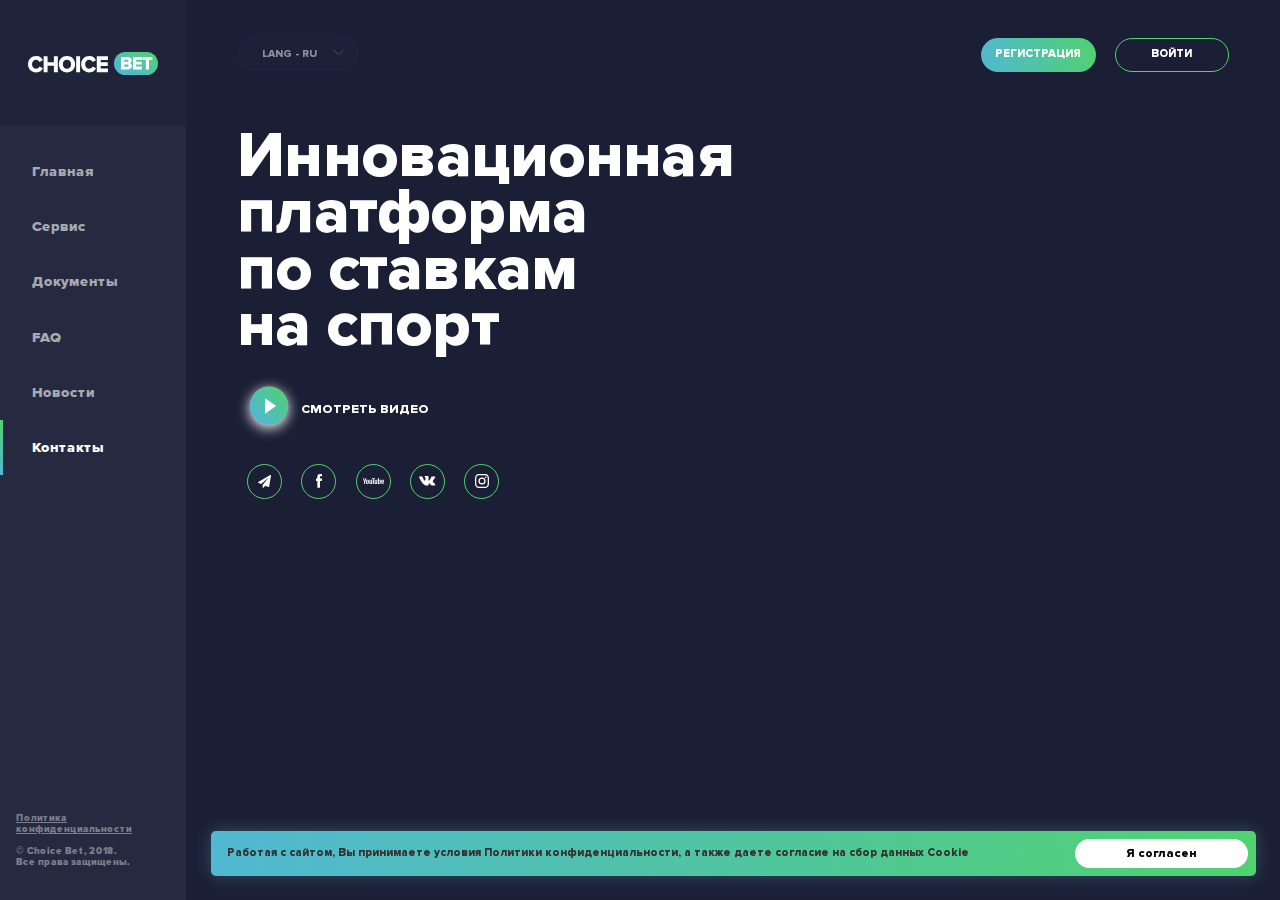
==== contacts.html @ 61fdfb3a "1. html pages and new images" ====
<!DOCTYPE html>
<html lang="ru">
<head>
  <meta charset="UTF-8">
  <meta name="viewport" content="width=device-width, initial-scale=1.0">
  <meta http-equiv="X-UA-Compatible" content="ie=edge">
  <meta name="viewport" content="width=device-width, initial-scale=1.0, maximum-scale=1.0">
  <link rel="stylesheet" href="css/style.css">
  <title>Контакты</title>
</head>
<body>
  <div class="patt_back"></div>
  <aside class="left-column">
    <div class="left-column_top">
      <a href="/" class="left-column_top_link"></a>
      <!-- <button class="left-column_top-btn">меню</button> -->
    </div>
    <nav class="left-column_nav">
      <ul class="not-list">
        <li class="left-column_nav_item"><a href="index.html">Главная</a></li>
        <li class="left-column_nav_item"><a href="service.html">Сервис</a></li>
        <li class="left-column_nav_item"><a href="documents.html">Документы</a></li>
        <li class="left-column_nav_item"><a href="faq.html">FAQ</a></li>
        <li class="left-column_nav_item"><a href="news.html">Новости</a></li>
        <li class="left-column_nav_item left-column_nav_item_active"><a href="contacts.html">Контакты</a></li>
      </ul>
    </nav>

    <div class="left-column_copy">
        <a class="noajax" href="/static/docs/NWA Fund Privacy Policy.pdf" target="_blank">Политика конфиденциальности</a> <br><br>
     © Choice Bet, 2018.<br>Все права защищены.
    </div>

  </aside>


  <header class="site-header">
    <div class="site-header_cont">
      <a href="/" class="site-header_logo site-header_logo_mobile"><img src="images/logo.svg" width="97" alt=""></a>


        <div class="header_lang">
            <div class="header_lang_top">Lang<span> - ru</span></div>
            <div class="header_lang_list">
                <ul class="not-list">
                    
                        <li><a  class="noajax" href="/set-lang/?language=ru&next=/">Русский</a></li>
                    
                        <li><a  class="noajax" href="/set-lang/?language=en&next=/">English</a></li>                                  
                </ul>
            </div>
        </div>

      <div class="site-header_right">
        <button class="left-column_top-btn site-header_burger">меню</button>
        <a class="site-header_lk-btn right" href="/dashboard/profile/login/">ВОЙТИ</a>
        <a class="site-header_lk-btn left" href="/dashboard/profile/login/">РЕГИСТРАЦИЯ</a>
      </div>
    </div>
  </header>


  <main class="container">
      
      
<div class="main_video">
  <video autoplay muted loop src="https://nwafund.com/static/site_3/video/back_2.mp4"></video>
</div>

<section class="content">
  <div class="main_content">
    <h1 class="main_title">Инновационная<br>
платформа<br>по ставкам<br>на спорт</h1>
    <div class="play">
    <img src="images/play.svg" alt="">
    <p class="">СМОТРЕТЬ ВИДЕО</p>
    </div>
    <div class="social">
      <a href=""><div><img src="images/telegram.svg" alt=""></div></a>
      <a href=""><div><img src="images/icon.svg" alt=""></div></a>
      <a href=""><div><img src="images/youtube.svg" alt=""></div></a>
      <a href=""><div><img src="images/vk.svg" alt=""></div></a>
      <a href=""><div><img src="images/inst.svg" alt=""></div></a>
    </div>
</section>
</main>
    <div class="privacy_message">
        <div class="privacy_message_right">
            <button class="privacy_message_btn">Я согласен</button>
        </div>
        <div class="privacy_message_left">Работая с сайтом, Вы принимаете условия Политики конфиденциальности, 
а также даете согласие на сбор данных Cookie</div>
    </div>

  <div class="preloader">
    <div class="circular-container">
      <div class="circle circular-loader1">
        <div class="circle circular-loader2"></div>
      </div>
    </div>
  </div>

  <nav class="mobile_nav">
    <ul class="not-list">
        <li class="mobile_nav_item mobile_nav_item_active"><a href="index.html">Главная</a></li>
        <li class="mobile_nav_item"><a href="service.html">Сервис</a></li>
        <li class="mobile_nav_item"><a href="documents.html">Документы</a></li>
        <li class="mobile_nav_item"><a href="faq.html">FAQ</a></li>
        <li class="news.html"><a href="/news/">Новости</a></li>
        <li class="contacts.html"><a href="/contacts/">Контакты</a></li>
      </ul>
  </nav>


  <script src="js/jquery-3.2.1.min.js"></script>
  <script src="js/js.cookie.js"></script>

  <script src="js/jquery.pjax.js"></script>
  <script src="js/index.js"></script>
  <script src="js/custom.js"></script>

  <script src="js/all.js"></script>

</body>
</html>
---- css/style.css ----
/*! normalize.css v8.0.0 | MIT License | github.com/necolas/normalize.css */
/* Document
 * ========================================================================== */
/**
 * 1. Correct the line height in all browsers.
 * 2. Prevent adjustments of font size after orientation changes in iOS. */
html {
  line-height: 1.15;
  /* 1 */
  -webkit-text-size-adjust: 100%;
  /* 2 */ }

/* Sections
 * ========================================================================== */
/**
 * Remove the margin in all browsers. */
body {
  margin: 0; }

/**
 * Correct the font size and margin on `h1` elements within `section` and
 * `article` contexts in Chrome, Firefox, and Safari. */
h1 {
  font-size: 2em;
  margin: 0.67em 0; }

/* Grouping content
 * ========================================================================== */
/**
 * 1. Add the correct box sizing in Firefox.
 * 2. Show the overflow in Edge and IE. */
hr {
  box-sizing: content-box;
  /* 1 */
  height: 0;
  /* 1 */
  overflow: visible;
  /* 2 */ }

/**
 * 1. Correct the inheritance and scaling of font size in all browsers.
 * 2. Correct the odd `em` font sizing in all browsers. */
pre {
  font-family: monospace, monospace;
  /* 1 */
  font-size: 1em;
  /* 2 */ }

/* Text-level semantics
 * ========================================================================== */
/**
 * Remove the gray background on active links in IE 10. */
a {
  background-color: transparent; }

/**
 * 1. Remove the bottom border in Chrome 57-
 * 2. Add the correct text decoration in Chrome, Edge, IE, Opera, and Safari. */
abbr[title] {
  border-bottom: none;
  /* 1 */
  text-decoration: underline;
  /* 2 */
  text-decoration: underline dotted;
  /* 2 */ }

/**
 * Add the correct font weight in Chrome, Edge, and Safari. */
b, strong {
  font-weight: bolder; }

/**
 * 1. Correct the inheritance and scaling of font size in all browsers.
 * 2. Correct the odd `em` font sizing in all browsers. */
code, kbd, samp {
  font-family: monospace, monospace;
  /* 1 */
  font-size: 1em;
  /* 2 */ }

/**
 * Add the correct font size in all browsers. */
small {
  font-size: 80%; }

/**
 * Prevent `sub` and `sup` elements from affecting the line height in
 * all browsers. */
sub, sup {
  font-size: 75%;
  line-height: 0;
  position: relative;
  vertical-align: baseline; }

sub {
  bottom: -0.25em; }

sup {
  top: -0.5em; }

/* Embedded content
 * ========================================================================== */
/**
 * Remove the border on images inside links in IE 10. */
img {
  border-style: none; }

/* Forms
 * ========================================================================== */
/**
 * 1. Change the font styles in all browsers.
 * 2. Remove the margin in Firefox and Safari. */
button, input, optgroup, select, textarea {
  font-family: inherit;
  /* 1 */
  font-size: 100%;
  /* 1 */
  line-height: 1.15;
  /* 1 */
  margin: 0;
  /* 2 */ }

/**
 * Show the overflow in IE.
 * 1. Show the overflow in Edge. */
button, input {
  /* 1 */
  overflow: visible; }

/**
 * Remove the inheritance of text transform in Edge, Firefox, and IE.
 * 1. Remove the inheritance of text transform in Firefox. */
button, select {
  /* 1 */
  text-transform: none; }

/**
 * Correct the inability to style clickable types in iOS and Safari. */
button, [type="button"], [type="reset"], [type="submit"] {
  -webkit-appearance: button; }

/**
 * Remove the inner border and padding in Firefox. */
button::-moz-focus-inner, [type="button"]::-moz-focus-inner, [type="reset"]::-moz-focus-inner, [type="submit"]::-moz-focus-inner {
  border-style: none;
  padding: 0; }

/**
 * Restore the focus styles unset by the previous rule. */
button:-moz-focusring, [type="button"]:-moz-focusring, [type="reset"]:-moz-focusring, [type="submit"]:-moz-focusring {
  outline: 1px dotted ButtonText; }

/**
 * Correct the padding in Firefox. */
fieldset {
  padding: 0.35em 0.75em 0.625em; }

/**
 * 1. Correct the text wrapping in Edge and IE.
 * 2. Correct the color inheritance from `fieldset` elements in IE.
 * 3. Remove the padding so developers are not caught out when they zero out
 *    `fieldset` elements in all browsers. */
legend {
  box-sizing: border-box;
  /* 1 */
  color: inherit;
  /* 2 */
  display: table;
  /* 1 */
  max-width: 100%;
  /* 1 */
  padding: 0;
  /* 3 */
  white-space: normal;
  /* 1 */ }

/**
 * Add the correct vertical alignment in Chrome, Firefox, and Opera. */
progress {
  vertical-align: baseline; }

/**
 * Remove the default vertical scrollbar in IE 10+. */
textarea {
  overflow: auto; }

/**
 * 1. Add the correct box sizing in IE 10.
 * 2. Remove the padding in IE 10. */
[type="checkbox"], [type="radio"] {
  box-sizing: border-box;
  /* 1 */
  padding: 0;
  /* 2 */ }

/**
 * Correct the cursor style of increment and decrement buttons in Chrome. */
[type="number"]::-webkit-inner-spin-button, [type="number"]::-webkit-outer-spin-button {
  height: auto; }

/**
 * 1. Correct the odd appearance in Chrome and Safari.
 * 2. Correct the outline style in Safari. */
[type="search"] {
  -webkit-appearance: textfield;
  /* 1 */
  outline-offset: -2px;
  /* 2 */ }
  [type="search"]::-webkit-search-decoration {
    -webkit-appearance: none; }

/**
 * Remove the inner padding in Chrome and Safari on macOS. */
/**
 * 1. Correct the inability to style clickable types in iOS and Safari.
 * 2. Change font properties to `inherit` in Safari. */
::-webkit-file-upload-button {
  -webkit-appearance: button;
  /* 1 */
  font: inherit;
  /* 2 */ }

/* Interactive
 * ========================================================================== */
/*
 * Add the correct display in Edge, IE 10+, and Firefox. */
details {
  display: block; }

/*
 * Add the correct display in all browsers. */
summary {
  display: list-item; }

/* Misc
 * ========================================================================== */
/**
 * Add the correct display in IE 10+. */
template, [hidden] {
  display: none; }

/**
 * Add the correct display in IE 10. */

@font-face {
  font-family: Proxima Nova;
  src:url(../fonts/proxima.ttf);
}

body, html {
  margin: 0;
  padding: 0;
  background: #292f44; }

body {
  overflow-y: scroll; }
  @media screen and (max-width: 1400px) {
    body {
      zoom: .8; } }

body * {
  margin: 0;
  padding: 0;
  font-family: 'Proxima Nova';
  font-weight: normal;
  border: none;
  outline: none;
  background: none;
  box-sizing: border-box; }

table {
  border-spacing: 0; }

.not-list {
  list-style-type: none;
  margin: 0;
  padding: 0; }

.patt_back {
  position: fixed;
  top: 0;
  right: 0;
  bottom: 0;
  left: 0;
  z-index: 2;
  background: url("./../img/pattern.svg"); }

.container {
  position: relative;
  z-index: 3;
  margin-left: 233px;
  margin-top: 160px; }
  @media screen and (max-width: 1000px) {
    .container {
      margin-left: 0;
      margin-top: 100px; } }

.content {
  position: relative;
  max-width: 1280px;
  padding: 0 20px;
  margin: 0 auto; }

.row {
  font-size: 0; }
  .row::after {
    content: ' ';
    display: block;
    clear: both; }

.column50 {
  width: 50%;
  display: inline-block;
  vertical-align: top; }
  .column50:first-child {
    padding-right: 20px; }
  .column50:last-child {
    padding-left: 20px; }
  @media screen and (max-width: 1000px) {
    .column50 {
      width: 100%;
      padding: 0 !important; } }

.privacy_message {
  position: fixed;
  z-index: 999;
  right: 30px;
  bottom: 30px;
  left: 264px;
  border-radius: 6px;
  background-image: linear-gradient(265deg, #50d26f, #50b8d2);
  box-shadow: 0px 0px 21px rgba(130, 229, 239, 0.24);
  overflow: hidden;
  padding: 10px 10px 10px 20px; }
  @media screen and (max-width: 1000px) {
    .privacy_message {
      left: 30px; } }
  @media screen and (max-width: 550px) {
    .privacy_message {
      padding-bottom: 65px; } }
  .privacy_message_left {
    font-size: 14px;
    color: #333;
    padding: 10px 0;
    margin-right: 240px; }
    @media screen and (max-width: 550px) {
      .privacy_message_left {
        margin-right: 0; } }
    .privacy_message_left a {
      color: #333; }
      .privacy_message_left a:hover {
        text-decoration: none; }
  .privacy_message_right {
    float: right; }
    @media screen and (max-width: 550px) {
      .privacy_message_right {
        position: absolute;
        bottom: 20px;
        left: 20px;
        right: 20px; } }
  .privacy_message_btn {
    height: 36px;
    padding: 0 64px;
    background: #fff;
    color: #000;
    font-size: 15px;
    border-radius: 150px;
    cursor: pointer; }
    @media screen and (max-width: 550px) {
      .privacy_message_btn {
        width: 100%; } }

.sect_info {
  padding-top: 60px; }

.sect_title {
  font-size: 12px;
  letter-spacing: 0.2em;
  text-transform: uppercase;
  color: #fff;
  margin-bottom: 30px; }
  .sect_title::after {
    display: inline-block;
    content: ' ';
    width: 24px;
    height: 1px;
    background: #61ffe1;
    vertical-align: top;
    margin-top: 5px;
    margin-left: 10px; }

.sect_descr {
  font-size: 64px;
  color: #fff; }
  @media screen and (max-width: 530px) {
    .sect_descr {
      font-size: 40px; } }
  .sect_descr span {
    font-family: 'Proxima Nova'; }

.preloader {
  display: none;
  position: fixed;
  top: 0;
  right: 0;
  bottom: 0;
  left: 233px;
  z-index: 9999; }
  @media screen and (max-width: 1000px) {
    .preloader {
      left: 0; } }

.circular-container {
  position: absolute;
  width: 100px;
  height: 100px;
  top: 50%;
  left: 50%;
  margin-top: -50px;
  margin-left: -50px; }

.circle {
  border: 5px solid transparent;
  border-radius: 50%; }

.social {
  display: flex;
  flex-direction: row;
  margin-top: 28px;
}

.social div {
  width: 44px;
  height: 44px;
  border-style: solid;
  border-width: 2px;
  border-radius: 22px;
  border-color: rgb(80, 210, 111);
  border-image-slice: 1;
  margin: 0 12px;
  display: flex;
  justify-content: center;
  align-items: center;
}
.circular-loader1 {
  width: 100px;
  height: 100px;
  display: table;
  padding: 10px;
  border-top: solid 5px rgba(255, 255, 255, 0.5);
  border-bottom: 5px solid rgba(255, 255, 255, 0.5);
  animation: circular_loader1 linear 2s infinite; }

.circular-loader2 {
  width: 10px;
    width-height: 10px;
  display: table-cell;
  border-right: 5px solid #fff;
  border-left: 5px solid #fff;
  animation: circular_loader2 linear 2s infinite; }

@keyframes circular_loader1 {
  0% {
    transform: rotate(0deg); }
  50% {
    transform: rotate(-90deg); }
  100% {
    transform: rotate(360deg); } }

@keyframes circular_loader2 {
  0% {
    transform: rotate(0deg); }
  50% {
    transform: rotate(-180deg); }
  100% {
    transform: rotate(360deg); } }

.left-column {
  position: fixed;
  top: 0;
  left: 0;
  bottom: 0;
  background: #252a40;
  color: #fff;
  width: 233px;
  z-index: 3; }
  @media screen and (max-width: 1000px) {
    .left-column {
      overflow: hidden;
      width: 0; } }
  .left-column_top_link {
    display: block;
    cursor: pointer;
    transition: all .3s ease;
    font-family: 'Proxima Nova';
    height: 158px;
    background: #1f243b url("../images/logo.svg") no-repeat 35px center;
    background-size: 70%;
    font-size: 0;
    width: 100%; }
  .left-column_top-btn {
    position: relative;
    font-size: 18px;
    color: #fff;
    height: 44px;
    padding: 0 20px 0 55px;
    cursor: pointer;
    transition: all .3s ease; }
    @media screen and (max-width: 1000px) {
      .left-column_top-btn {
        float: right;
        margin-left: 20px;
        margin-top: 4px;
        padding-right: 0;
        font-size: 0;
        padding-left: 44px; } }
    .left-column_top-btn::after {
      position: absolute;
      display: block;
      content: ' ';
      top: 0;
      left: 0;
      bottom: 0;
      width: 44px;
      background-image: url("../images/burger.svg");
      background-repeat: no-repeat;
      background-position: center; }
      @media screen and (max-width: 1000px) {
        .left-column_top-btn::after {
          border-radius: 50%; } }
    .left-column_top-btn::before {
      position: absolute;
      display: block;
      content: ' ';
      top: 21px;
      left: 16px;
      width: 6px;
      height: 2px;
      background: #61ffe1;
      z-index: 2;
      transition: all .2s ease; }
    .left-column_top-btn:hover {
       }
      .left-column_top-btn:hover::before {
        width: 12px; }
  .left-column_nav {
    position: absolute;
    top: 180px;
    left: 0;
    right: 0;
    bottom: 105px;
    overflow: auto; }
    .left-column_nav_item {
      position: relative;
      opacity: .6;
      transition: all .3s ease; }
      .left-column_nav_item:hover {
        background-color: #1a1d2e;
        opacity: 1;
        animation: 
         }
      .left-column_nav_item a {
        display: inline-block;
        padding: 25px 40px;
        color: #fff;
        font-size: 18px;
        text-decoration: none;
        width: 100%;
        height: 69px; }
      .left-column_nav_item_active {
        opacity: 1;
         }
        .left-column_nav_item_active:hover {
          background-color: #1a1d2e;
        }
        .left-column_nav_item_active a {
          font-size: 18px; }
        .left-column_nav_item_active::after {
          position: absolute;
          display: block;
          content: ' ';
          width: 4px;
          height: 100%;
          background-image: linear-gradient(186deg, #50d26f, #50b8d2);
          top: 0%;
          }
  .left-column_copy {
    position: absolute;
    bottom: 40px;
    left: 20px;
    right: 20px;
    font-size: 12px;
    opacity: .4; }
    .left-column_copy a {
      color: #fff; }

.site-header {
  position: absolute;
  top: 0;
  right: 0;
  left: 233px;
  padding: 40px 0 0 0;
  z-index: 9; }
  @media screen and (max-width: 1000px) {
    .site-header {
      position: fixed;
      left: 0;
      padding-top: 20px;
      padding-bottom: 20px;
      background: #1f243b; } }
  .site-header_burger {
    display: none; }
    @media screen and (max-width: 1000px) {
      .site-header_burger {
        display: block; } }
  .site-header_cont {
    max-width: 1280px;
    padding: 0 20px;
    margin: 0 auto; }
  .site-header::after {
    clear: both;
    display: block;
    content: ''; }
  .site-header_logo {
    display: block;
    float: left;
    width: 140px;
    height: 61px;
    background: url("./../img/header_logo.svg") no-repeat left center; }
    .site-header_logo_mobile {
      display: none; }
      @media screen and (max-width: 1000px) {
        .site-header_logo_mobile {
          margin-top: 20px;
          background-size: contain;
          width: 95px;
          height: 41px;
          display: block;
          margin-right: 40px;
          margin-left: 40px; } }
  .site-header_right {
    float: right;
    margin-top: 7px; }
    @media screen and (max-width: 550px) {
      .site-header_right {
        margin-top: 0; } }
  .site-header_lk-btn {
    display: flex;
    justify-content: center;
    align-items: center;
    float: right;
    border-radius: 21.5px;
    width: 143px;
    height: 43px;
    color: #fff;
    font-size: 14px;
    margin-left: 24px;
    text-decoration: none;
     }
    
    .left {
      background-image: linear-gradient(254deg, #50d26f, #50b8d2);
    }

    .right {
       border-radius: 21.5px;
  border-style: solid;
  border-width: 2px;

  border-color: #50d26f;
  border-image-slice: 1;
    }

    .play {
      display: flex;
      flex-direction: row;
      align-items: center;
    }
    
    .

    @media screen and (max-width: 550px) {
      .site-header_lk-btn {
        margin-left: 0;
        padding: 10px 20px;
        height: 41px;
        font-size: 16px;
        margin-top: 4px; } }
    @media screen and (max-width: 400px) {
      .site-header_lk-btn {
        font-size: 0;
        padding: 0;
        width: 41px;
        height: 41px;
        background: url("./../img/header_lk.svg") no-repeat center; } }
  .site-header_whitepaper {
    float: left;
    font-size: 21px;
    color: #fff;
    display: block;
    text-decoration: none;
    border-bottom: solid 1px rgba(255, 255, 255, 0.3);
    line-height: 17px;
    margin-top: 22px;
    transition: all .3s ease; }
    @media screen and (max-width: 680px) {
      .site-header_whitepaper {
        display: none; } }
    .site-header_whitepaper:hover {
      border-bottom: solid 1px #fff; }

.header_lang {
  opacity: .5;
  margin-top: 4px;
  float: left;
  border: solid 1px #262A3F;
  background: #1f233c;
  border-radius: 21px;
  transition: all .3s ease;
  min-width: 71px;
  margin-right: 20px; }
  .header_lang:hover {
    opacity: 1; }

.header_lang_top {
  cursor: pointer;
  position: relative;
  padding: 15px 50px 12px 30px;
  text-transform: uppercase;
  font-size: 13px;
  color: #fff; }

.header_lang:hover {
  border: solid 1px rgba(255, 255, 255, 0.03);
  color: #fff; }

.header_lang_list {
  display: none;
  font-size: 10px;
  text-transform: uppercase;
  padding: 5px 0; }

.header_lang_list a {
  padding: 13px 30px;
  display: block;
  border: none;
  color: #fff;
  font-size: 13px;
  text-decoration: none; }

.header_lang_open {
  background: #2a2f43;
  border-radius: 5px;
  border: solid 1px rgba(255, 255, 255, 0.03); }

.header_lang_top:after,
.header_lang_top:before {
  display: block;
  width: 8px;
  height: 1px;
  background: #757575;
  content: ' ';
  position: absolute;
  top: 20px;
  transition: all .3s ease; }

.header_lang_top:after {
  -webkit-transform: rotate(45deg);
  -moz-transform: rotate(45deg);
  -o-transform: rotate(45deg);
  transform: rotate(45deg);
  right: 22px; }

.header_lang_top:before {
  -webkit-transform: rotate(-45deg);
  -moz-transform: rotate(-45deg);
  -o-transform: rotate(-45deg);
  transform: rotate(-45deg);
  right: 16px; }

.header_lang_open .header_lang_top:after {
  transform: rotate(-45deg); }

.header_lang_open .header_lang_top:before {
  transform: rotate(45deg); }

.header_lang_top:hover::after,
.header_lang_top:hover::before {
  background: #fff; }

.mobile_nav {
  display: none;
  position: fixed;
  top: 88px;
  bottom: 0;
  left: 0;
  right: 0;
  overflow: auto;
  z-index: 99999;
  background: rgba(0, 0, 0, 0.5); }
  .mobile_nav ul {
    display: none;
    background: #181c33;
    padding: 20px 0; }
    .mobile_nav ul li:last-child {
      border-bottom: none; }
    .mobile_nav ul li a {
      display: block;
      padding: 24px 20px;
      text-decoration: none;
      color: #fff;
      font-size: 18px;
      font-family: 'Proxima Nova';
      text-align: center;
      text-transform: uppercase;
      letter-spacing: 0.15em; }

.main_video {
  position: fixed;
  top: 0;
  right: 0;
  bottom: 0;
  left: 233px;
  overflow: hidden; }
  @media screen and (max-width: 1000px) {
    .main_video {
      left: 0; } }
  .main_video::after {
    display: block;
    content: ' ';
    position: absolute;
    top: 0;
    right: 0;
    bottom: 0;
    left: 0;
    background: #181c33;
    opacity: .8; }
  .main_video video {
    position: absolute;
    top: 0;
    left: 0;
    object-fit: cover;
    display: block;
    height: 100%;
    width: 100%; }

.main_content {
  color: #fff;
  padding-bottom: 80px; }
  @media screen and (max-width: 720px) {
    .main_content {
      text-align: center;
      padding-top: 100px; } }

.main_title {
  font-family: ProximaNova-Extrabld;
  font-size: 80px;
  font-weight: normal;
  font-style: normal;
  font-stretch: normal;
  line-height: 0.88;
  letter-spacing: -1px;
  color: #ffffff;
  font-family: 'Proxima Nova';
  margin-bottom: 30px;
  font-weight: bold; }
  @media screen and (max-width: 720px) {
    .main_title {
      font-size: 32px; } }

.main_descr {
  font-size: 24px; }

.main_btns {
  padding-top: 70px; }

.main_btn {
  display: inline-block; }
  @media screen and (max-width: 720px) {
    .main_btn {
      margin-left: 20px;
      margin-right: 20px !important; } }
  .main_btn_register {
    margin-right: 38px;
    color: #181c33;
    font-size: 21px;
    font-family: 'Proxima Nova';
    padding: 20px 0;
    width: 280px;
    text-align: center;
    height: 64px;
    border-radius: 100px;
    text-decoration: none;
    vertical-align: top;
    margin-bottom: 20px;
    background-image: -moz-linear-gradient(0deg, #61ffe1 0%, #99ccff 100%);
    background-image: -webkit-linear-gradient(0deg, #61ffe1 0%, #99ccff 100%);
    background-image: -ms-linear-gradient(0deg, #61ffe1 0%, #99ccff 100%); }
  .main_btn_login {
    color: #fff;
    font-size: 21px;
    font-family: 'Proxima Nova';
    padding: 20px 0;
    width: 280px;
    text-align: center;
    height: 64px;
    border-radius: 100px;
    text-decoration: none;
    border: solid 2px #7de6f0;
    vertical-align: top; }

.fund_about {
  color: rgba(255, 255, 255, 0.6);
  font-size: 18px;
  padding-top: 100px;
  line-height: 27px;
  margin-bottom: 120px; }
  @media screen and (max-width: 1000px) {
    .fund_about {
      padding-top: 30px;
      margin-bottom: 60px; } }
  .fund_about p {
    margin-bottom: 30px; }

.fund_roadmap {
  background: #1f243b;
  padding-bottom: 150px; }
  .fund_roadmap_title {
    text-align: center;
    color: #fff;
    font-size: 12px;
    letter-spacing: 0.2em;
    text-transform: uppercase;
    padding: 150px 0 28px 0; }
    @media screen and (max-width: 790px) {
      .fund_roadmap_title {
        padding-top: 70px; } }
    @media screen and (max-width: 530px) {
      .fund_roadmap_title {
        padding-bottom: 15px; } }
  .fund_roadmap_descr {
    color: #fff;
    text-align: center;
    font-size: 64px;
    margin-bottom: 75px; }
    @media screen and (max-width: 530px) {
      .fund_roadmap_descr {
        font-size: 32px;
        margin-bottom: 40px; } }
  .fund_roadmap_elements {
    position: relative; }
  .fund_roadmap_line {
    position: absolute;
    top: 0;
    bottom: 0;
    left: 50%;
    margin-left: -1px;
    width: 2px;
    background: url("./../img/road_dash_vert.svg"); }
    .fund_roadmap_line::after {
      display: block;
      content: ' ';
      width: 24px;
      height: 2px;
      background: #fff;
      position: absolute;
      top: 0;
      left: -12px; }
      @media screen and (max-width: 790px) {
        .fund_roadmap_line::after {
          display: none; } }
  .fund_roadmap_element {
    position: relative; }
    .fund_roadmap_element::before {
      display: block;
      content: ' ';
      width: 20px;
      height: 20px;
      border: solid 2px #fff;
      border-radius: 50%;
      position: absolute;
      left: 50%;
      margin-left: -12px;
      background: #1f243b;
      bottom: -11px;
      z-index: 2; }
      @media screen and (max-width: 530px) {
        .fund_roadmap_element::before {
          display: none; } }
    .fund_roadmap_element::after {
      display: block;
      content: ' ';
      clear: both; }
    .fund_roadmap_element_cont {
      width: 33.3%;
      float: left;
      padding: 40px;
      border-radius: 30px 30px 0 30px; }
      @media screen and (max-width: 790px) {
        .fund_roadmap_element_cont {
          width: 50%;
          border-radius: 30px 0 0 30px; } }
      @media screen and (max-width: 530px) {
        .fund_roadmap_element_cont {
          width: 100%;
          border-radius: 30px;
          margin-bottom: 15px;
          margin-top: 15px; } }
      .fund_roadmap_element_cont::before {
        content: ' ';
        display: block;
        height: 2px;
        position: absolute;
        bottom: 0;
        left: 33.3%;
        right: 50%;
        background: url("./../img/road_dash_hori.svg"); }
        @media screen and (max-width: 790px) {
          .fund_roadmap_element_cont::before {
            display: none; } }
      .fund_roadmap_element_cont_right {
        float: right;
        border-radius: 30px 30px 30px 0; }
        @media screen and (max-width: 790px) {
          .fund_roadmap_element_cont_right {
            border-radius: 0 30px 30px 0; } }
        @media screen and (max-width: 530px) {
          .fund_roadmap_element_cont_right {
            width: 100%;
            border-radius: 30px; } }
        .fund_roadmap_element_cont_right::before {
          left: 50%;
          right: 33.3%; }
      .fund_roadmap_element_cont_blue {
        background-image: -moz-linear-gradient(0deg, #99ccff 0%, #61ffe1 100%);
        background-image: -webkit-linear-gradient(0deg, #99ccff 0%, #61ffe1 100%);
        background-image: -ms-linear-gradient(0deg, #99ccff 0%, #61ffe1 100); }
      .fund_roadmap_element_cont_orange {
        background-image: -moz-linear-gradient(0deg, #ffe6b3 0%, #ffcccc 100%);
        background-image: -webkit-linear-gradient(0deg, #ffe6b3 0%, #ffcccc 100%);
        background-image: -ms-linear-gradient(0deg, #ffe6b3 0%, #ffcccc 100%); }
    .fund_roadmap_element_title {
      font-size: 21px;
      color: #1e2238;
      font-family: 'Proxima Nova';
      margin-bottom: 10px; }
    .fund_roadmap_element_text {
      font-size: 18px;
      line-height: 27px;
      color: #1e2238;
      opacity: .8; }

.token {
  background: #1f243b; }
  .token_tabs {
    font-size: 0; }
    @media screen and (max-width: 570px) {
      .token_tabs {
        overflow-x: scroll; } }
    @media screen and (max-width: 570px) {
      .token_tabs_wrap {
        width: 800px; } }
  .token_tab {
    display: inline-block;
    padding: 30px 0;
    width: 25%;
    text-align: center;
    border-bottom: solid 6px transparent;
    color: rgba(255, 255, 255, 0.6);
    font-size: 18px;
    cursor: pointer;
    transition: all .3s ease; }
    @media screen and (max-width: 1100px) {
      .token_tab {
        font-size: 16px; } }
    @media screen and (max-width: 570px) {
      .token_tab {
        width: 200px; } }
    .token_tab br {
      display: none; }
      @media screen and (max-width: 1100px) {
        .token_tab br {
          display: inline; } }
      @media screen and (max-width: 570px) {
        .token_tab br {
          display: none; } }
    .token_tab_active {
      color: #fff;
      border-bottom: solid 6px #ffbbbb; }
    .token_tab:hover {
      color: #fff; }
  .token_content {
    color: #fff; }
    .token_content_item {
      display: none; }
      .token_content_item_active {
        display: block; }
  .token_sect {
    padding: 150px 0;
    background: #292f44; }
    @media screen and (max-width: 700px) {
      .token_sect {
        padding: 50px 0; } }
    .token_sect_dark {
      background: #1f243b; }
    .token_sect_title {
      color: #fff;
      font-size: 64px;
      margin-bottom: 30px;
      line-height: 80px; }
      @media screen and (max-width: 530px) {
        .token_sect_title {
          font-size: 32px;
          line-height: 42px; } }
    .token_sect_text {
      color: #fff;
      font-size: 18px;
      line-height: 27px; }
      @media screen and (max-width: 1000px) {
        .token_sect_text {
          margin-bottom: 50px; } }
    .token_sect_descr {
      opacity: .6; }
    .token_sect table {
      width: 100%;
      margin-top: 40px;
      border: solid 1px #535768; }
      .token_sect table tr {
        background: #24293f; }
        .token_sect table tr:nth-child(2n) {
          background: #292f44; }
        .token_sect table tr td {
          padding: 17px 40px;
          border-right: dashed 1px #535768;
          border-bottom: solid 1px #535768; }
          .token_sect table tr td:last-child {
            border-right: none; }
        .token_sect table tr:last-child td {
          border-bottom: none; }
  .token_img {
    text-align: center; }
    @media screen and (max-width: 1000px) {
      .token_img {
        margin-bottom: 50px; } }
    .token_img img {
      max-width: 100%; }

.docs {
  font-size: 0;
  margin: 0 -20px;
  padding-top: 30px;
  padding-bottom: 80px; }
  .docs_item {
    vertical-align: top;
    display: inline-block;
    width: 33.3%; }
    @media screen and (max-width: 1200px) {
      .docs_item {
        width: 50%; } }
    @media screen and (max-width: 700px) {
      .docs_item {
        width: 100%; } }
    .docs_item_cont {
      margin: 20px;
      padding: 50px 40px 50px 50px;
      border-radius: 16px;
      background: #1f243b;
      overflow: hidden; }
      @media screen and (max-width: 1350px) {
        .docs_item_cont {
          padding: 30px; } }
    .docs_item_left {
      position: relative;
      float: left;
      width: 74px;
      height: 94px;
      background: url("./../img/doc.svg") no-repeat center; }
      .docs_item_left_format {
        color: #7ce6ef;
        font-size: 22px;
        text-align: center;
        left: 0;
        right: 0;
        position: absolute;
        bottom: 26px; }
    .docs_item_right {
      margin-left: 123px; }
      @media screen and (max-width: 1350px) {
        .docs_item_right {
          margin-left: 103px; } }
    .docs_item_title {
      font-size: 21px;
      color: #fff;
      min-height: 65px;
      margin-bottom: 15px; }
    .docs_item_link {
      color: #64fde2;
      font-size: 14px;
      text-decoration: none;
      display: inline-block;
      padding-right: 27px;
      padding-top: 1px;
      background: url("./../img/doc_download.svg") no-repeat right center; }

.news {
  font-size: 0;
  margin: 0 -20px;
  padding-top: 30px;
  padding-bottom: 100px; }
  .news_item {
    width: 33.3%;
    display: inline-block;
    vertical-align: top; }
    @media screen and (max-width: 760px) {
      .news_item {
        width: 50%; } }
    @media screen and (max-width: 520px) {
      .news_item {
        width: 100%; } }
    .news_item_cont {
      margin: 20px; }
    .news_item_img {
      border-radius: 16px;
      overflow: hidden;
      height: 258px;
      margin-bottom: 30px;
      background-repeat: no-repeat;
      background-position: center;
      background-size: cover;
      background-color: #ccc; }
      @media screen and (max-width: 1100px) {
        .news_item_img {
          height: 150px; } }
      @media screen and (max-width: 520px) {
        .news_item_img {
          height: 200px; } }
    .news_item_date {
      font-size: 14px;
      color: #fff;
      margin-bottom: 15px; }
    .news_item_title {
      font-size: 21px;
      color: #fff;
      font-family: 'Proxima Nova';
      margin-bottom: 20px;
      width: 80%; }
    .news_item_link {
      position: relative;
      color: #fff;
      font-size: 16px;
      padding-bottom: 7px;
      text-decoration: none;
      display: inline-block;
      padding-right: 28px;
      background: url("./../img/news_next.svg") no-repeat right top 2px; }
      .news_item_link::after {
        display: block;
        content: ' ';
        position: absolute;
        bottom: 0;
        left: 0;
        right: 28px;
        height: 1px;
        background: #49a49d; }

.news_detail{
  color: #fff;
  padding-bottom: 150px;
}

.news_detail_title{
  margin-bottom: 60px;
}

.news_detail_date{

}

.news_detail_wrap{
  background: #1f243b;
}

.news_detail_banner img{
  max-width: 100%;
  width: 100%;
  height: auto;
  vertical-align: top;
}

.news_detail_text{
  padding: 50px;
  font-size: 16px;
  line-height: 1.5;
}

.news_detail_text p{
  margin-bottom: 20px;
}

.news_detail_text ul{
  margin-bottom: 20px;
  margin-left: 30px;
}

.news_detail_text a{
  color: #fff;
  text-decoration: none;
  border-bottom: solid 1px rgba(255, 255, 255, .3);
}

.news_detail_undo{
  padding-top: 40px;
}

.news_item_img a{
  display: block;
  width: 100%;
  height: 100%;
}

.news_detail_undo a{
  color: #fff;
  text-decoration: none;
  border-bottom: solid 1px rgba(255, 255, 255, .3);
  opacity: .3;
}

.news_detail_undo a:hover{
  opacity: 1;
}

.faq {
  padding-bottom: 100px;
  padding-top: 30px; }
  .faq_sect {
    padding-top: 50px; }
    .faq_sect_title {
      color: #fff;
      font-size: 32px;
      margin-bottom: 25px;
      font-family: 'Proxima Nova'; }
  .faq_list {
    background: #1f243b;
    border-radius: 16px;
    overflow: hidden;
    color: #fff; }
  .faq_item {
    border-bottom: solid 1px #363a4f; }
    .faq_item:last-child {
      border-bottom: none; }
    .faq_item_head {
      position: relative;
      overflow: hidden; }
      .faq_item_head_left {
        opacity: 0;
        float: left;
        width: 61px;
        text-align: right;
        font-size: 21px;
        color: #ffbcbc;
        font-family: 'Proxima Nova';
        padding-top: 26px;
        padding-bottom: 26px;
        transition: all .3s ease;
        transform: skewY(-10deg); }
        @media screen and (max-width: 600px) {
          .faq_item_head_left {
            width: 41px; } }
        .faq_item_head_left_visible {
          opacity: 1;
          transform: skewY(0deg); }
      .faq_item_head_text {
        padding: 29px 0;
        margin-left: 81px;
        margin-right: 215px; }
        @media screen and (max-width: 600px) {
          .faq_item_head_text {
            margin-right: 125px;
            margin-left: 61px; } }
      .faq_item_head_right {
        position: absolute;
        top: 0;
        right: 0;
        bottom: 0;
        padding: 32px 0 32px 40px;
        font-size: 12px;
        font-family: 'Proxima Nova';
        background: #1b2037;
        width: 212px; }
        @media screen and (max-width: 600px) {
          .faq_item_head_right {
            width: 112px;
            padding-right: 20px;
            padding-left: 20px; } }
        .faq_item_head_right svg {
          margin-left: 9px; }
        .faq_item_head_right_open {
          color: #65fce3; }
        .faq_item_head_right_close {
          display: none; }
    .faq_item_body {
      display: none;
      position: relative;
      overflow: hidden; }
      .faq_item_body_left {
        float: left;
        width: 61px;
        text-align: right;
        font-size: 21px;
        color: #65fce3;
        font-family: 'Proxima Nova';
        padding-top: 26px;
        padding-bottom: 26px; }
        @media screen and (max-width: 600px) {
          .faq_item_body_left {
            width: 41px; } }
      .faq_item_body_text {
        padding: 29px 0;
        margin-left: 81px;
        margin-right: 215px; }
        @media screen and (max-width: 600px) {
          .faq_item_body_text {
            margin-right: 125px;
            margin-left: 61px; } }
      .faq_item_body_right {
        position: absolute;
        top: 0;
        right: 0;
        bottom: 0;
        padding: 32px 88px 32px 40px;
        font-size: 12px;
        font-family: 'Proxima Nova';
        background: #1b2037;
        width: 212px; }
        @media screen and (max-width: 600px) {
          .faq_item_body_right {
            width: 112px;
            padding-right: 20px; } }

.contacts_back {
  position: fixed;
  top: 0;
  right: 0;
  bottom: 0;
  left: 50%;
  background: #252a40;
  margin-left: 116px; }
  @media screen and (max-width: 1000px) {
    .contacts_back {
      display: none; } }

.contacts_column {
  margin-left: 40px; }
  @media screen and (max-width: 1000px) {
    .contacts_column {
      margin-left: 0;
      background: #252a40;
      margin: 0 -20px;
      padding: 0 20px;
      padding-bottom: 60px;
      margin-top: 60px; } }
  @media screen and (max-width: 500px) {
    .contacts_column {
      text-align: center; } }

.contacts_title {
  font-size: 48px;
  font-family: 'Proxima Nova'; }
  .contacts_title_2 {
    margin-top: 40px; }
  @media screen and (max-width: 500px) {
    .contacts_title {
      font-size: 32px; } }

.contacts_addr {
  padding-top: 90px;
  margin-bottom: 60px; }
  .contacts_addr_title {
    font-size: 32px;
    color: #fff;
    margin-bottom: 20px; }
  .contacts_addr_item {
    font-size: 18px;
    color: #fff;
    padding-left: 40px;
    padding-top: 15px;
    padding-bottom: 15px; }
    .contacts_addr_item_location {
      background: url("./../img/cont_location.svg") no-repeat left center; }
    .contacts_addr_item_build {
      background: url("./../img/cont_build.svg") no-repeat left center; }
    .contacts_addr_item_phone {
      background: url("./../img/cont_phone.svg") no-repeat left center; }

.contacts_support_title {
  color: #fff;
  font-size: 48px;
  margin-bottom: 20px; }
  @media screen and (max-width: 500px) {
    .contacts_support_title {
      font-size: 32px; } }

.contacts_support_item {
  color: #fff;
  font-size: 18px;
  padding: 15px 0; }
  .contacts_support_item a {
    color: #fff;
    text-decoration: none; }

.contacts_form_descr {
  color: #fff;
  font-size: 16px;
  line-height: 21px;
  padding-top: 25px;
  opacity: .8;
  margin-bottom: 70px; }

.contacts_form_field {
  margin-bottom: 50px; }
  .contacts_form_field input {
    border-bottom: solid 2px #fff;
    font-size: 16px;
    color: #fff;
    width: 100%;
    padding: 3px 0; }

.contacts_form_bottom input {
  display: block;
  border-radius: 100px;
  height: 48px;
  padding: 10px 40px;
  border: solid 2px #7de6f0;
  color: #fff;
  font-size: 21px;
  margin: 0 auto;
  text-decoration: none; }

.contacts_social {
  padding-top: 60px;
  margin-bottom: 150px; }
  .contacts_social_item:hover path {
    fill: #7de6f0; }
  .contacts_social_item svg {
    max-width: 30px;
    height: auto; }
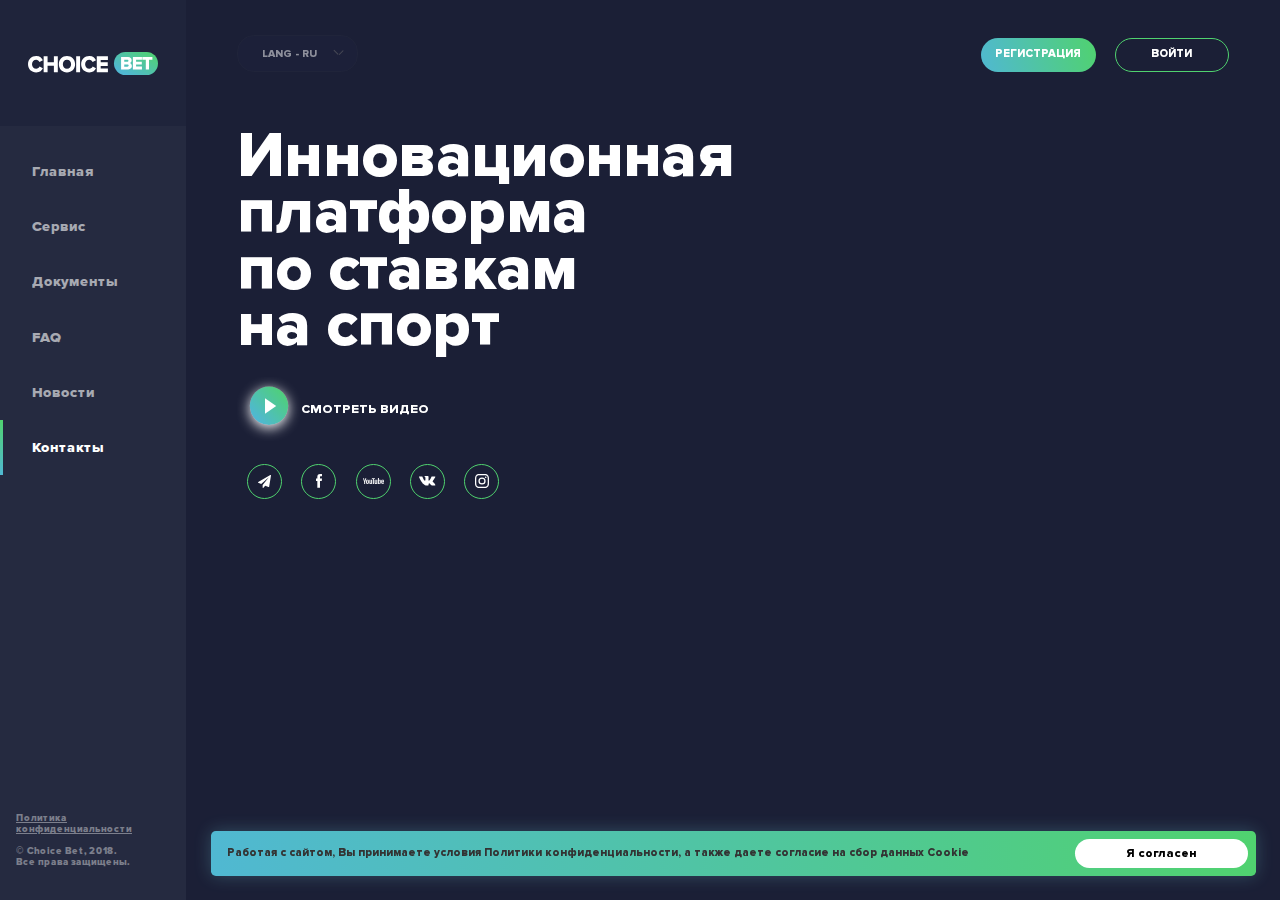
==== commit e63e647f: "Added changes" ====
--- a/contacts.html
+++ b/contacts.html
@@ -53,8 +53,8 @@
 
       <div class="site-header_right">
         <button class="left-column_top-btn site-header_burger">меню</button>
+        <a class="site-header_lk-btn left" href="/dashboard/profile/login/">РЕГИСТРАЦИЯ</a>
         <a class="site-header_lk-btn right" href="/dashboard/profile/login/">ВОЙТИ</a>
-        <a class="site-header_lk-btn left" href="/dashboard/profile/login/">РЕГИСТРАЦИЯ</a>
       </div>
     </div>
   </header>
--- a/css/style.css
+++ b/css/style.css
@@ -604,6 +604,8 @@
   @media screen and (max-width: 1000px) {
     .site-header {
       position: fixed;
+      display: flex;
+      flex-direction: row;
       left: 0;
       padding-top: 20px;
       padding-bottom: 20px;
@@ -614,6 +616,8 @@
       .site-header_burger {
         display: block; } }
   .site-header_cont {
+    display: flex;
+    flex-direction: row;
     max-width: 1280px;
     padding: 0 20px;
     margin: 0 auto; }
@@ -635,11 +639,11 @@
           background-size: contain;
           width: 95px;
           height: 41px;
-          display: block;
-          margin-right: 40px;
-          margin-left: 40px; } }
+          display: block; } }
   .site-header_right {
-    float: right;
+    display: flex;
+    flex: 1;
+    justify-content: flex-end;
     margin-top: 7px; }
     @media screen and (max-width: 550px) {
       .site-header_right {
@@ -677,7 +681,20 @@
       align-items: center;
     }
     
-    .
+    .play a {
+      display: flex;
+      align-items: center;
+      text-decoration: none;
+      color:  white;
+    }
+    @media screen and (max-width: 720px) {
+      .play {
+        justify-content: center; 
+             } 
+      .social {
+        justify-content:  center; 
+      }
+           }
 
     @media screen and (max-width: 550px) {
       .site-header_lk-btn {
@@ -717,8 +734,7 @@
   background: #1f233c;
   border-radius: 21px;
   transition: all .3s ease;
-  min-width: 71px;
-  margin-right: 20px; }
+  min-width: 71px; }
   .header_lang:hover {
     opacity: 1; }
 
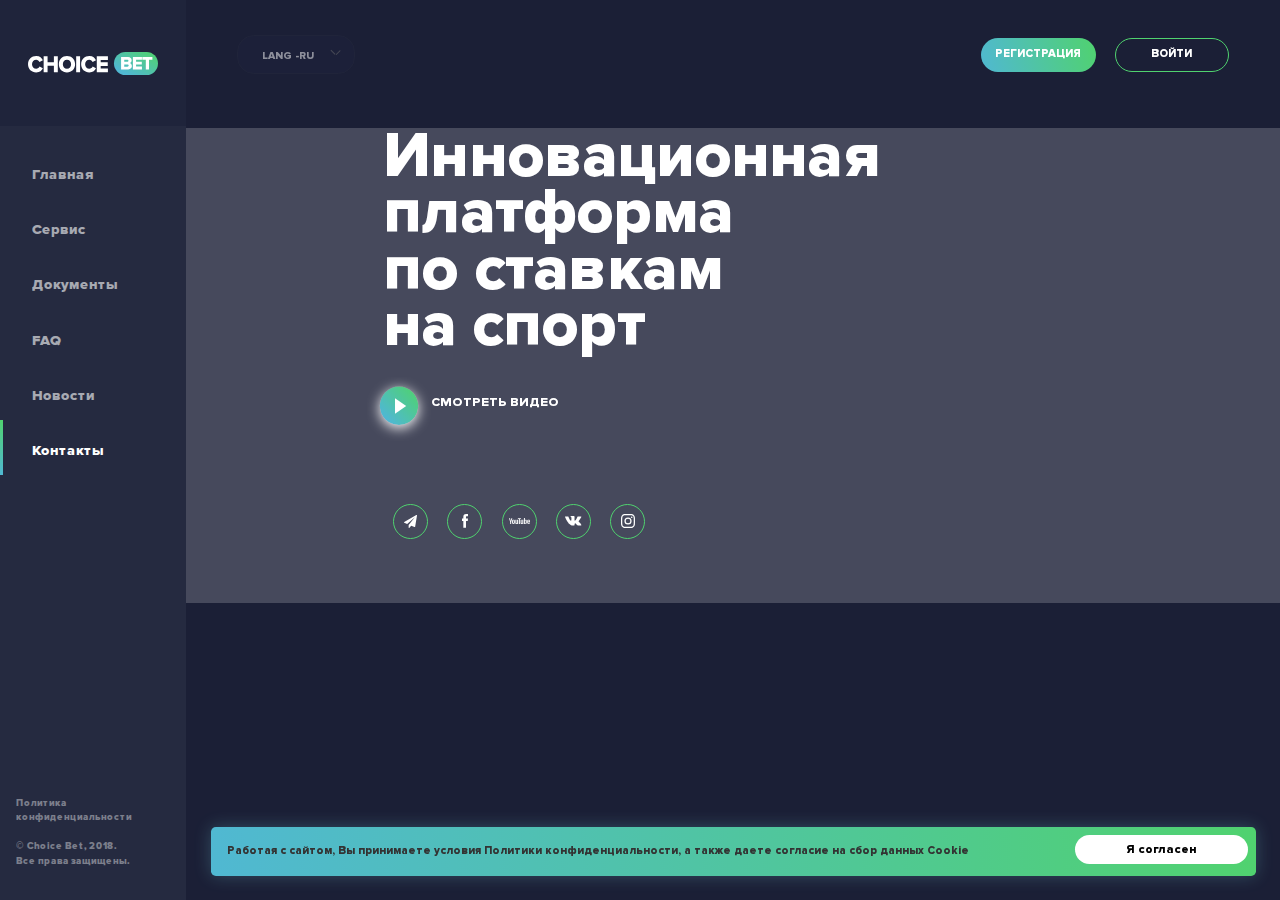
==== commit 544efd15: "Bootstrap 4 + changes styles" ====
--- a/contacts.html
+++ b/contacts.html
@@ -6,6 +6,7 @@
   <meta http-equiv="X-UA-Compatible" content="ie=edge">
   <meta name="viewport" content="width=device-width, initial-scale=1.0, maximum-scale=1.0">
   <link rel="stylesheet" href="css/style.css">
+  <link rel="stylesheet" href="css/bootstrap.css">
   <title>Контакты</title>
 </head>
 <body>
@@ -34,13 +35,13 @@
   </aside>
 
 
-  <header class="site-header">
+<header class="site-header">
     <div class="site-header_cont">
       <a href="/" class="site-header_logo site-header_logo_mobile"><img src="images/logo.svg" width="97" alt=""></a>
 
 
         <div class="header_lang">
-            <div class="header_lang_top">Lang<span> - ru</span></div>
+            <div class="header_lang_top"><span class="shadowText">Lang -</span><span>ru</span></div>
             <div class="header_lang_list">
                 <ul class="not-list">
                     
@@ -52,9 +53,12 @@
         </div>
 
       <div class="site-header_right">
+        <div class="oval">КАБИНЕТ</div>
         <button class="left-column_top-btn site-header_burger">меню</button>
+
         <a class="site-header_lk-btn left" href="/dashboard/profile/login/">РЕГИСТРАЦИЯ</a>
         <a class="site-header_lk-btn right" href="/dashboard/profile/login/">ВОЙТИ</a>
+
       </div>
     </div>
   </header>
@@ -113,12 +117,11 @@
 
 
   <script src="js/jquery-3.2.1.min.js"></script>
+  <script src="js/bootstrap.js"></script>
   <script src="js/js.cookie.js"></script>
-
   <script src="js/jquery.pjax.js"></script>
   <script src="js/index.js"></script>
   <script src="js/custom.js"></script>
-
   <script src="js/all.js"></script>
 
 </body>
--- a/css/style.css
+++ b/css/style.css
@@ -282,8 +282,7 @@
   right: 0;
   bottom: 0;
   left: 0;
-  z-index: 2;
-  background: url("./../img/pattern.svg"); }
+  z-index: 2;}
 
 .container {
   position: relative;
@@ -298,7 +297,7 @@
 .content {
   position: relative;
   max-width: 1280px;
-  padding: 0 20px;
+  padding: 0 24px;
   margin: 0 auto; }
 
 .row {
@@ -322,6 +321,7 @@
       padding: 0 !important; } }
 
 .privacy_message {
+
   position: fixed;
   z-index: 999;
   right: 30px;
@@ -426,7 +426,7 @@
 .social {
   display: flex;
   flex-direction: row;
-  margin-top: 28px;
+  margin-top: 78px;
 }
 
 .social div {
@@ -509,11 +509,9 @@
     @media screen and (max-width: 1000px) {
       .left-column_top-btn {
         float: right;
-        margin-left: 20px;
         margin-top: 4px;
         padding-right: 0;
-        font-size: 0;
-        padding-left: 44px; } }
+        font-size: 0; } }
     .left-column_top-btn::after {
       position: absolute;
       display: block;
@@ -607,9 +605,9 @@
       display: flex;
       flex-direction: row;
       left: 0;
-      padding-top: 20px;
-      padding-bottom: 20px;
-      background: #1f243b; } }
+      padding: 0;
+      background: #1a1d2e;
+      height: 55px; } }
   .site-header_burger {
     display: none; }
     @media screen and (max-width: 1000px) {
@@ -629,17 +627,19 @@
     display: block;
     float: left;
     width: 140px;
-    height: 61px;
-    background: url("./../img/header_logo.svg") no-repeat left center; }
-    .site-header_logo_mobile {
-      display: none; }
-      @media screen and (max-width: 1000px) {
-        .site-header_logo_mobile {
-          margin-top: 20px;
-          background-size: contain;
-          width: 95px;
-          height: 41px;
-          display: block; } }
+    height: 61px; }
+  .site-header_logo_mobile {
+    display: none; }
+
+@media screen and (max-width: 1000px) {
+  .site-header_logo_mobile {
+    margin-top: 19px;
+    background-size: contain;
+    width: 95px;
+    height: 20px;
+    display: block; }
+ }
+
   .site-header_right {
     display: flex;
     flex: 1;
@@ -647,7 +647,8 @@
     margin-top: 7px; }
     @media screen and (max-width: 550px) {
       .site-header_right {
-        margin-top: 0; } }
+        margin-top: 0;
+        margin-left: 30px; } }
   .site-header_lk-btn {
     display: flex;
     justify-content: center;
@@ -679,6 +680,7 @@
       display: flex;
       flex-direction: row;
       align-items: center;
+      margin-left: -20px;
     }
     
     .play a {
@@ -689,10 +691,12 @@
     }
     @media screen and (max-width: 720px) {
       .play {
-        justify-content: center; 
              } 
       .social {
         justify-content:  center; 
+      }
+      .play a {
+        
       }
            }
 
@@ -703,13 +707,30 @@
         height: 41px;
         font-size: 16px;
         margin-top: 4px; } }
+
     @media screen and (max-width: 400px) {
-      .site-header_lk-btn {
-        font-size: 0;
-        padding: 0;
-        width: 41px;
-        height: 41px;
-        background: url("./../img/header_lk.svg") no-repeat center; } }
+      
+      .site-header_lk-btn, .shadowText {
+      display: none; }
+
+      .site-header_cont {
+        margin: 0;
+       }
+
+       .header_lang {
+        border: none !important;
+        border-radius: 0 !important;
+        background: none !important;
+       }
+      .header_lang_top {
+        padding: 15px 30px ;
+      }
+
+      .oval {
+        display: flex !important;
+      }
+
+      }
   .site-header_whitepaper {
     float: left;
     font-size: 21px;
@@ -865,8 +886,7 @@
   padding-bottom: 80px; }
   @media screen and (max-width: 720px) {
     .main_content {
-      text-align: center;
-      padding-top: 100px; } }
+      padding-top: 40px; } }
 
 .main_title {
   font-family: ProximaNova-Extrabld;
@@ -1559,4 +1579,128 @@
     fill: #7de6f0; }
   .contacts_social_item svg {
     max-width: 30px;
-    height: auto; }+    height: auto; }
+
+    .oval {
+  display: none;
+  justify-content: center;
+  align-items: center;
+  width: 90px;
+  height: 27px;
+  margin-top: 14px;
+  border-radius: 21.5px;
+  border-style: solid;
+  border-width: 2px;
+  background-color: #1a1d2e;
+  border-color: #50d26f;
+  border-image-slice: 1;
+  font-size: 12px;
+  font-weight: normal;
+  font-style: normal;
+  font-stretch: normal;
+  line-height: normal;
+  letter-spacing: -0.2px;
+  text-align: center;
+  color: #ffffff;
+
+}
+
+/*custom css*/
+
+.ac-container label{
+    font-family: 'Arial Narrow', Arial, sans-serif;
+    padding: 5px 20px;
+    position: relative;
+    z-index: 20;
+    display: block;
+    height: 30px;
+    cursor: pointer;
+    color: white;
+    text-shadow: 1px 1px 1px rgba(255,255,255,0.8);
+    line-height: 33px;
+    font-size: 19px;
+    background: -moz-linear-gradient(top, black; 1%, #eaeaea 100%);
+    background: -webkit-gradient(linear, left top, left bottom, color-stop(1%,#1a1d2e;), color-stop(100%,#eaeaea));
+    background: -webkit-linear-gradient(top, #ffffff 1%,#eaeaea 100%);
+    background: -o-linear-gradient(top, #ffffff 1%,#eaeaea 100%);
+    background: -ms-linear-gradient(top, #ffffff 1%,#eaeaea 100%);
+    background: linear-gradient(top, #ffffff 1%,#eaeaea 100%);
+    filter: progid:DXImageTransform.Microsoft.gradient( startColorstr='#ffffff', endColorstr='#eaeaea',GradientType=0 );
+    box-shadow: 
+        0px 0px 0px 1px rgba(155,155,155,0.3), 
+        1px 0px 0px 0px rgba(255,255,255,0.9) inset, 
+        0px 2px 2px rgba(0,0,0,0.1);
+}
+}
+
+.ac-container label:hover{
+    background: #fff;
+}
+
+.ac-container input:checked + label,
+.ac-container input:checked + label:hover{
+    background:  #1a1d2e;
+    color: white;
+    text-shadow: 0px 1px 1px rgba(255,255,255, 0.6);
+    box-shadow: 
+        0px 0px 0px 1px rgba(155,155,155,0.3), 
+        0px 2px 2px rgba(0,0,0,0.1);
+}
+.ac-container div{
+  background-color: #1a1d2e;
+
+}
+
+.ac-container label:hover:after,
+.ac-container input:checked + label:hover:after{
+    content: '';
+    position: absolute;
+    width: 24px;
+    height: 24px;
+    right: 13px;
+    top: 7px;
+    background: transparent url(http://netcribe.com/example/arrow_down.png) no-repeat center center;  
+}
+
+.ac-container input:checked + label:hover:after {
+    background-image: url(http://netcribe.com/example/arrow_up.png);
+}
+
+.ac-container input{
+    display: none;
+}
+
+.ac-container article{
+    background: ##d8d8d8;
+    margin-top: -1px;
+    overflow: hidden;
+    height: 0px;
+    position: relative;
+    z-index: 10;
+    -webkit-transition: height 0.3s ease-in-out, box-shadow 0.6s linear;
+    -moz-transition: height 0.3s ease-in-out, box-shadow 0.6s linear;
+    -o-transition: height 0.3s ease-in-out, box-shadow 0.6s linear;
+    -ms-transition: height 0.3s ease-in-out, box-shadow 0.6s linear;
+    transition: height 0.3s ease-in-out, box-shadow 0.6s linear;
+}
+.ac-container input:checked ~ article {
+     -webkit-transition: height 0.3s ease-in-out, box-shadow 0.6s linear;
+    -moz-transition: height 0.3s ease-in-out, box-shadow 0.6s linear;
+    -o-transition: height 0.3s ease-in-out, box-shadow 0.6s linear;
+    -ms-transition: height 0.3s ease-in-out, box-shadow 0.6s linear;
+    transition: height 0.3s ease-in-out, box-shadow 0.6s linear;
+    box-shadow: 0px 0px 0px 1px rgba(155,155,155,0.3);
+    height: 100px;
+}
+
+.ac-container article p{
+  font-family: ProximaNova;
+  font-size: 16px;
+  font-weight: normal;
+  font-style: normal;
+  font-stretch: normal;
+  line-height: 1.31;
+  letter-spacing: -0.2px;
+  color: #b6bcca;
+  padding: 0 23px;
+}
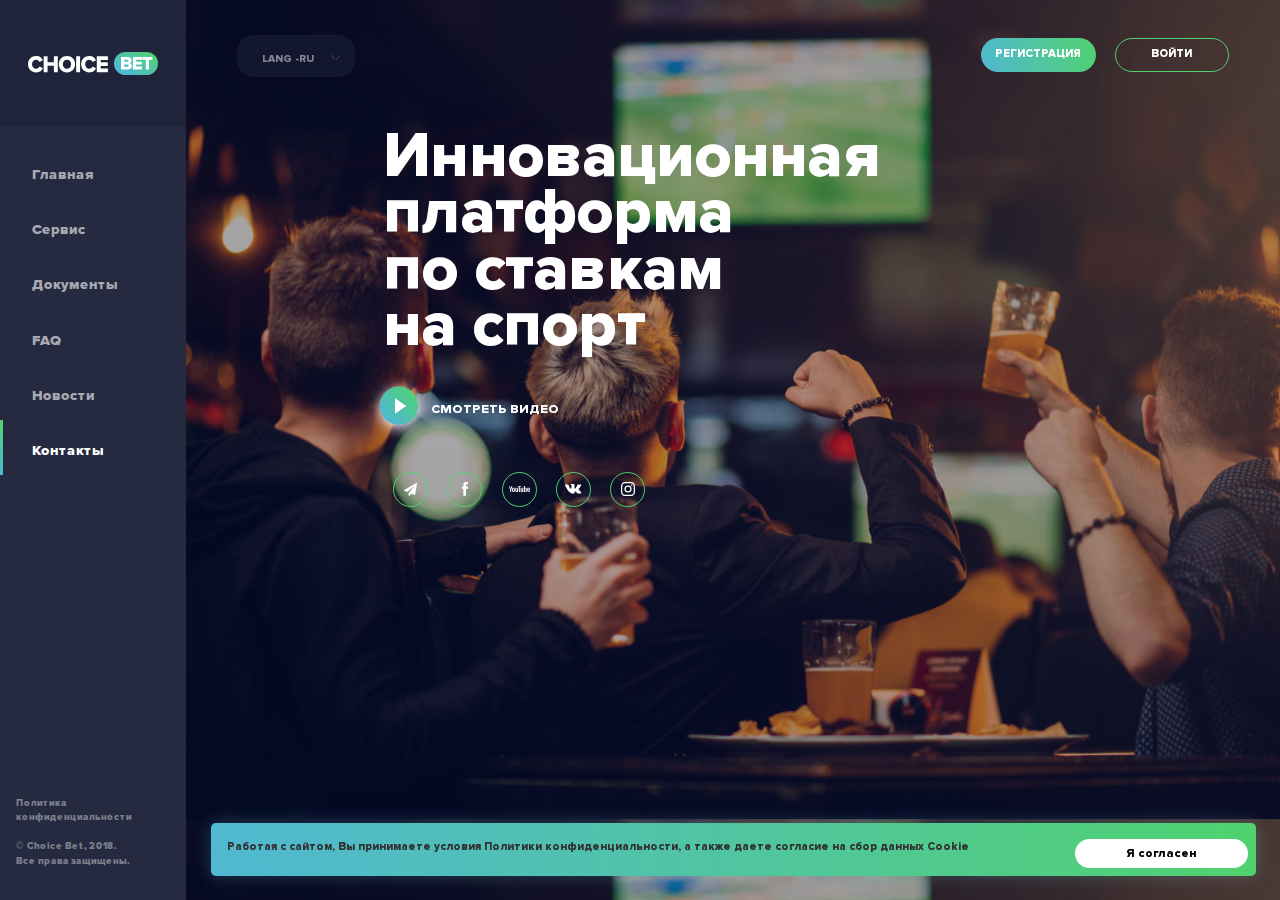
==== commit a8fe7f96: "Added link for logo" ====
--- a/contacts.html
+++ b/contacts.html
@@ -13,7 +13,7 @@
   <div class="patt_back"></div>
   <aside class="left-column">
     <div class="left-column_top">
-      <a href="/" class="left-column_top_link"></a>
+      <a href="index.html" class="left-column_top_link"></a>
       <!-- <button class="left-column_top-btn">меню</button> -->
     </div>
     <nav class="left-column_nav">
--- a/css/style.css
+++ b/css/style.css
@@ -282,7 +282,9 @@
   right: 0;
   bottom: 0;
   left: 0;
-  z-index: 2;}
+  z-index: 2;
+  background-color: #081429;
+}
 
 .container {
   position: relative;
@@ -358,9 +360,10 @@
         bottom: 20px;
         left: 20px;
         right: 20px; } }
-  .privacy_message_btn {
+.privacy_message_btn {
     height: 36px;
     padding: 0 64px;
+    margin-top: 10px;
     background: #fff;
     color: #000;
     font-size: 15px;
@@ -426,7 +429,7 @@
 .social {
   display: flex;
   flex-direction: row;
-  margin-top: 78px;
+  margin-top: 38px;
 }
 
 .social div {
@@ -453,7 +456,7 @@
 
 .circular-loader2 {
   width: 10px;
-    width-height: 10px;
+  width-height: 10px;
   display: table-cell;
   border-right: 5px solid #fff;
   border-left: 5px solid #fff;
@@ -648,7 +651,7 @@
     @media screen and (max-width: 550px) {
       .site-header_right {
         margin-top: 0;
-        margin-left: 30px; } }
+        margin-left: 90px; } }
   .site-header_lk-btn {
     display: flex;
     justify-content: center;
@@ -689,11 +692,13 @@
       text-decoration: none;
       color:  white;
     }
-    @media screen and (max-width: 720px) {
-      .play {
-             } 
-      .social {
-        justify-content:  center; 
+@media screen and (max-width: 720px) {
+  .play {
+    margin-top: 20px;       
+        } 
+  .social {
+    justify-content:  center;
+    margin-top: 200px; 
       }
       .play a {
         
@@ -762,7 +767,7 @@
 .header_lang_top {
   cursor: pointer;
   position: relative;
-  padding: 15px 50px 12px 30px;
+  padding: 18px 50px 12px 30px;
   text-transform: uppercase;
   font-size: 13px;
   color: #fff; }
@@ -798,7 +803,7 @@
   background: #757575;
   content: ' ';
   position: absolute;
-  top: 20px;
+  top: 26px;
   transition: all .3s ease; }
 
 .header_lang_top:after {
@@ -828,7 +833,7 @@
 .mobile_nav {
   display: none;
   position: fixed;
-  top: 88px;
+  top: 48px;
   bottom: 0;
   left: 0;
   right: 0;
@@ -837,13 +842,15 @@
   background: rgba(0, 0, 0, 0.5); }
   .mobile_nav ul {
     display: none;
-    background: #181c33;
-    padding: 20px 0; }
+    background: #070c2b;
+    padding: 20px 0;
+    height: 100%;
+    }
     .mobile_nav ul li:last-child {
       border-bottom: none; }
     .mobile_nav ul li a {
       display: block;
-      padding: 24px 20px;
+      padding: 35px 20px;
       text-decoration: none;
       color: #fff;
       font-size: 18px;
@@ -854,6 +861,7 @@
 
 .main_video {
   position: fixed;
+  background: url(../images/video.jpg);
   top: 0;
   right: 0;
   bottom: 0;
@@ -870,7 +878,6 @@
     right: 0;
     bottom: 0;
     left: 0;
-    background: #181c33;
     opacity: .8; }
   .main_video video {
     position: absolute;
@@ -886,7 +893,7 @@
   padding-bottom: 80px; }
   @media screen and (max-width: 720px) {
     .main_content {
-      padding-top: 40px; } }
+      padding-top: 20px; } }
 
 .main_title {
   font-family: ProximaNova-Extrabld;
@@ -899,10 +906,21 @@
   color: #ffffff;
   font-family: 'Proxima Nova';
   margin-bottom: 30px;
-  font-weight: bold; }
-  @media screen and (max-width: 720px) {
-    .main_title {
-      font-size: 32px; } }
+  font-weight: bold; 
+}
+  
+@media screen and (max-width: 720px) {
+  .main_title {
+    font-family: Proxima Nova;
+    font-size: 44px;
+    font-style: normal;
+    font-stretch: normal;
+    line-height: 1;
+    letter-spacing: -0.5px;
+    color: #ffffff;
+    margin-bottom: 0;
+  }
+}
 
 .main_descr {
   font-size: 24px; }
@@ -951,15 +969,16 @@
   padding-top: 100px;
   line-height: 27px;
   margin-bottom: 120px; }
-  @media screen and (max-width: 1000px) {
-    .fund_about {
+ 
+@media screen and (max-width: 1000px) {
+  .fund_about {
       padding-top: 30px;
       margin-bottom: 60px; } }
   .fund_about p {
     margin-bottom: 30px; }
 
-.fund_roadmap {
-  background: #1f243b;
+  .fund_roadmap {
+   background: #1f243b;
   padding-bottom: 150px; }
   .fund_roadmap_title {
     text-align: center;
@@ -1020,29 +1039,41 @@
       background: #1f243b;
       bottom: -11px;
       z-index: 2; }
-      @media screen and (max-width: 530px) {
-        .fund_roadmap_element::before {
-          display: none; } }
-    .fund_roadmap_element::after {
+     
+@media screen and (max-width: 530px) {
+  .fund_roadmap_element::before {
+      display: none; } }
+
+.fund_roadmap_element::after {
       display: block;
       content: ' ';
       clear: both; }
-    .fund_roadmap_element_cont {
+.fund_roadmap_element_cont {
       width: 33.3%;
       float: left;
       padding: 40px;
       border-radius: 30px 30px 0 30px; }
-      @media screen and (max-width: 790px) {
-        .fund_roadmap_element_cont {
-          width: 50%;
-          border-radius: 30px 0 0 30px; } }
-      @media screen and (max-width: 530px) {
-        .fund_roadmap_element_cont {
-          width: 100%;
-          border-radius: 30px;
-          margin-bottom: 15px;
-          margin-top: 15px; } }
-      .fund_roadmap_element_cont::before {
+     
+@media screen and (max-width: 790px) {
+  .fund_roadmap_element_cont {
+      width: 50%;
+      border-radius: 30px 0 0 30px; } }
+
+@media screen and (max-width: 530px) {
+  .fund_roadmap_element_cont {
+      width: 100%;
+      border-radius: 30px;
+      margin-bottom: 15px;
+      margin-top: 15px; }
+  .main_video {
+      background: url(../images/videosm.jpg) !important;
+      background-repeat: no-repeat;
+      background-size: 100%;
+  }
+      
+       }
+
+.fund_roadmap_element_cont::before {
         content: ' ';
         display: block;
         height: 2px;
@@ -1608,28 +1639,21 @@
 /*custom css*/
 
 .ac-container label{
-    font-family: 'Arial Narrow', Arial, sans-serif;
-    padding: 5px 20px;
+    font-family: Proxima Nova;
+    padding: 12px 20px;
     position: relative;
     z-index: 20;
     display: block;
-    height: 30px;
     cursor: pointer;
     color: white;
     text-shadow: 1px 1px 1px rgba(255,255,255,0.8);
     line-height: 33px;
     font-size: 19px;
-    background: -moz-linear-gradient(top, black; 1%, #eaeaea 100%);
-    background: -webkit-gradient(linear, left top, left bottom, color-stop(1%,#1a1d2e;), color-stop(100%,#eaeaea));
-    background: -webkit-linear-gradient(top, #ffffff 1%,#eaeaea 100%);
-    background: -o-linear-gradient(top, #ffffff 1%,#eaeaea 100%);
-    background: -ms-linear-gradient(top, #ffffff 1%,#eaeaea 100%);
-    background: linear-gradient(top, #ffffff 1%,#eaeaea 100%);
-    filter: progid:DXImageTransform.Microsoft.gradient( startColorstr='#ffffff', endColorstr='#eaeaea',GradientType=0 );
+    background-color: #1a1d2e;
     box-shadow: 
         0px 0px 0px 1px rgba(155,155,155,0.3), 
-        1px 0px 0px 0px rgba(255,255,255,0.9) inset, 
-        0px 2px 2px rgba(0,0,0,0.1);
+
+        0px 0px 0px 0px rgba(0,0,0,1);
 }
 }
 
@@ -1648,8 +1672,14 @@
 }
 .ac-container div{
   background-color: #1a1d2e;
-
-}
+  width: auto;
+
+}
+
+@media screen and (max-width: 576px) {
+  .ac-container div {
+      width: auto; }
+       }
 
 .ac-container label:hover:after,
 .ac-container input:checked + label:hover:after{
@@ -1671,7 +1701,6 @@
 }
 
 .ac-container article{
-    background: ##d8d8d8;
     margin-top: -1px;
     overflow: hidden;
     height: 0px;
@@ -1690,17 +1719,14 @@
     -ms-transition: height 0.3s ease-in-out, box-shadow 0.6s linear;
     transition: height 0.3s ease-in-out, box-shadow 0.6s linear;
     box-shadow: 0px 0px 0px 1px rgba(155,155,155,0.3);
-    height: 100px;
+    height: 192px;
+    background-color: rgb(216, 216, 216, 0.06);
 }
 
 .ac-container article p{
-  font-family: ProximaNova;
+  font-family: Proxima Nova;
   font-size: 16px;
-  font-weight: normal;
-  font-style: normal;
-  font-stretch: normal;
-  line-height: 1.31;
   letter-spacing: -0.2px;
-  color: #b6bcca;
-  padding: 0 23px;
-}
+  color: #ffffff;
+  padding: 16px 23px;
+}
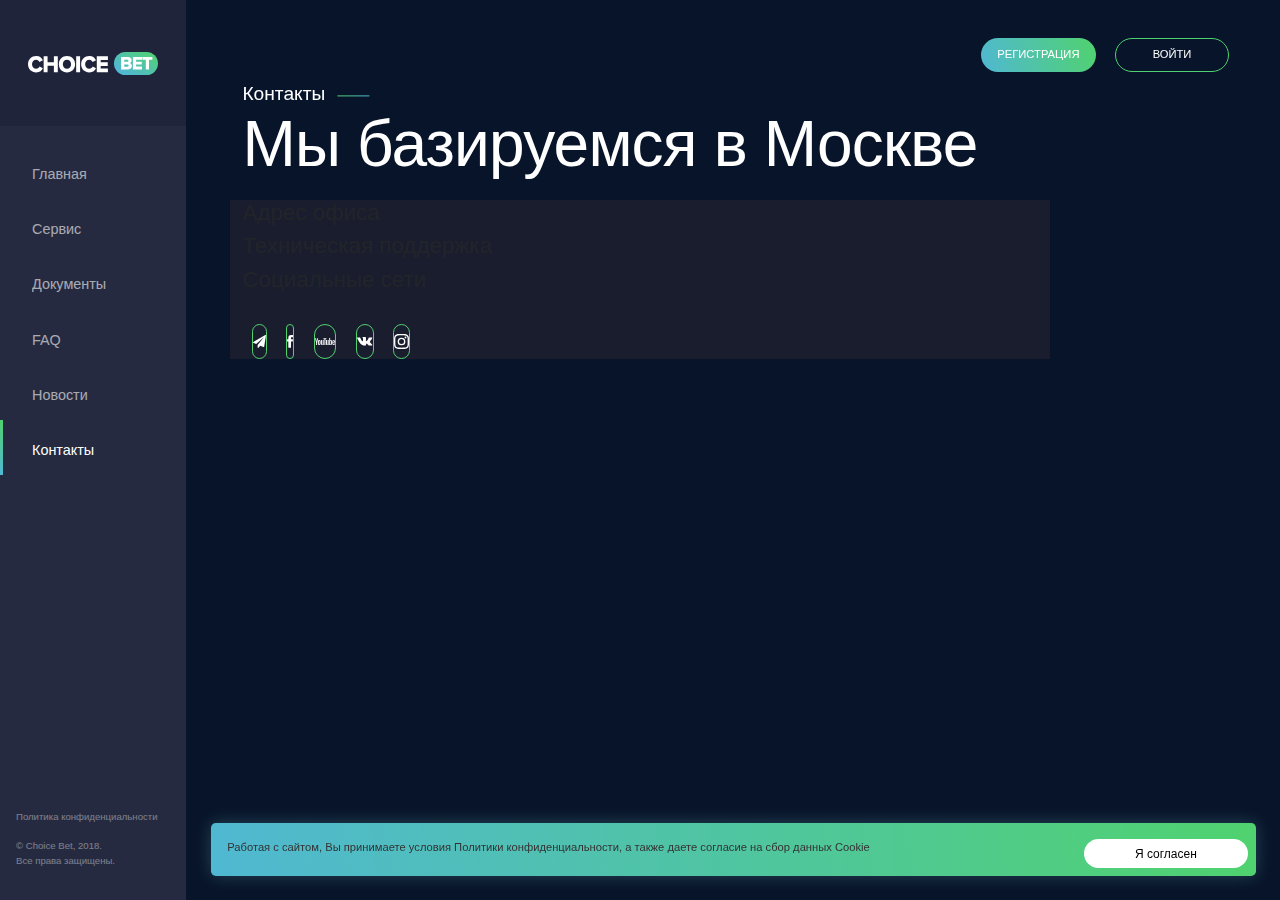
==== commit dea80eae: "Added contact page content and styles + responsive" ====
--- a/contacts.html
+++ b/contacts.html
@@ -7,6 +7,7 @@
   <meta name="viewport" content="width=device-width, initial-scale=1.0, maximum-scale=1.0">
   <link rel="stylesheet" href="css/style.css">
   <link rel="stylesheet" href="css/bootstrap.css">
+  <link rel="stylesheet" href="css/animation.css">
   <title>Контакты</title>
 </head>
 <body>
@@ -14,7 +15,6 @@
   <aside class="left-column">
     <div class="left-column_top">
       <a href="index.html" class="left-column_top_link"></a>
-      <!-- <button class="left-column_top-btn">меню</button> -->
     </div>
     <nav class="left-column_nav">
       <ul class="not-list">
@@ -64,27 +64,55 @@
   </header>
 
 
-  <main class="container">
-      
-      
-<div class="main_video">
-  <video autoplay muted loop src="https://nwafund.com/static/site_3/video/back_2.mp4"></video>
-</div>
+<main class="container container-faq animated slideInUp">
+<section>
+  <div class="row rows1">
+            <div class="col-lg-12 flex">
+              <div class="flex">Контакты</div>
+              <div class="flex rect"><i class="rectangle"></i></div>
+            </div>
+  </div>
+  <div class="row">
+    <div class="col-lg-12 flex">
+      <h1>Мы базируемся в Москве</h1>
+    </div>
+  </div>
+</section>
+<section class="ac-container ">
+    <div class="row">
+      <div class="col-lg-12 contacts">
+        <h3>Адрес офиса</h3>
+        <p>Пресненская Набережная, 8 стр 1<br>
+          МФК «Город Столиц», северный блок, 15 этаж<br>
+          8 (800) 700-47-74
+        </p>
 
-<section class="content">
-  <div class="main_content">
-    <h1 class="main_title">Инновационная<br>
-платформа<br>по ставкам<br>на спорт</h1>
-    <div class="play">
-    <img src="images/play.svg" alt="">
-    <p class="">СМОТРЕТЬ ВИДЕО</p>
+      </div>
     </div>
-    <div class="social">
+        <div class="row">
+      <div class="col-lg-12 contacts">
+        <h3>Техническая поддержка</h3>
+        <p>support@nwafund.com<br>
+            @nwa_support_bot<br>
+            8 (800) 700-47-74
+        </p>
+
+      </div>
+    </div>
+    <div class="row">
+      <div class="col-lg-12 contacts">
+        <h3>Социальные сети</h3>
+        <div class="social">
       <a href=""><div><img src="images/telegram.svg" alt=""></div></a>
       <a href=""><div><img src="images/icon.svg" alt=""></div></a>
       <a href=""><div><img src="images/youtube.svg" alt=""></div></a>
       <a href=""><div><img src="images/vk.svg" alt=""></div></a>
       <a href=""><div><img src="images/inst.svg" alt=""></div></a>
+    </div>
+      </div>
+    </div>
+    <div class="row">
+      
     </div>
 </section>
 </main>
--- a/css/style.css
+++ b/css/style.css
@@ -250,7 +250,7 @@
 body, html {
   margin: 0;
   padding: 0;
-  background: #292f44; }
+  background: #081429; }
 
 body {
   overflow-y: scroll; }
@@ -261,7 +261,6 @@
 body * {
   margin: 0;
   padding: 0;
-  font-family: 'Proxima Nova';
   font-weight: normal;
   border: none;
   outline: none;
@@ -289,8 +288,7 @@
 .container {
   position: relative;
   z-index: 3;
-  margin-left: 233px;
-  margin-top: 160px; }
+  margin-left: 233px;}
   @media screen and (max-width: 1000px) {
     .container {
       margin-left: 0;
@@ -636,7 +634,7 @@
 
 @media screen and (max-width: 1000px) {
   .site-header_logo_mobile {
-    margin-top: 19px;
+    margin-top: 16px;
     background-size: contain;
     width: 95px;
     height: 20px;
@@ -648,10 +646,27 @@
     flex: 1;
     justify-content: flex-end;
     margin-top: 7px; }
-    @media screen and (max-width: 550px) {
+
+@media screen and (max-width: 330px) {
       .site-header_right {
         margin-top: 0;
-        margin-left: 90px; } }
+        margin-left: 150px !important;
+        z-index:  100; } }
+
+@media (min-width: 370px) and (max-width: 399px) {
+      .site-header_right {
+        margin-top: 0;
+        margin-left: 230px !important; } }
+
+@media (min-width: 400px) and (max-width: 414px) {
+      .site-header_right {
+        margin-top: 0;
+        margin-left: 260px !important; } }
+
+@media screen and (max-width: 550px) {
+      .site-header_right {
+        margin-top: 0;
+        margin-left: 180px; } }
   .site-header_lk-btn {
     display: flex;
     justify-content: center;
@@ -671,13 +686,18 @@
     }
 
     .right {
-       border-radius: 21.5px;
-  border-style: solid;
-  border-width: 2px;
-
-  border-color: #50d26f;
-  border-image-slice: 1;
-    }
+     border-radius: 21.5px;
+     border-style: solid;
+     border-width: 2px;
+     border-color: #50d26f;
+     border-image-slice: 1;
+
+  }
+  .right:hover {
+        background-image: linear-gradient(254deg, #50d26f, #50b8d2);
+        transition: all 9s ease-out 0.9s;
+        font-weight: bold;
+  }
 
     .play {
       display: flex;
@@ -698,7 +718,7 @@
         } 
   .social {
     justify-content:  center;
-    margin-top: 200px; 
+    margin-top: 280px; 
       }
       .play a {
         
@@ -713,7 +733,7 @@
         font-size: 16px;
         margin-top: 4px; } }
 
-    @media screen and (max-width: 400px) {
+    @media screen and (max-width: 415px) {
       
       .site-header_lk-btn, .shadowText {
       display: none; }
@@ -753,6 +773,7 @@
       border-bottom: solid 1px #fff; }
 
 .header_lang {
+  display: none;
   opacity: .5;
   margin-top: 4px;
   float: left;
@@ -770,7 +791,8 @@
   padding: 18px 50px 12px 30px;
   text-transform: uppercase;
   font-size: 13px;
-  color: #fff; }
+  color: #fff;
+  display: none; }
 
 .header_lang:hover {
   border: solid 1px rgba(255, 255, 255, 0.03);
@@ -861,7 +883,7 @@
 
 .main_video {
   position: fixed;
-  background: url(../images/video.jpg);
+  background: url(../images/video.jpg) no-repeat;
   top: 0;
   right: 0;
   bottom: 0;
@@ -973,7 +995,15 @@
 @media screen and (max-width: 1000px) {
   .fund_about {
       padding-top: 30px;
-      margin-bottom: 60px; } }
+      margin-bottom: 60px; }
+   }
+
+@media screen and (min-width: 1000px) {
+
+  .main_title {
+    margin-top: 168px;
+  } 
+   }
   .fund_about p {
     margin-bottom: 30px; }
 
@@ -1636,17 +1666,24 @@
 
 }
 
+.oval:hover {
+  border-color: white;
+  background-color: linear-gradient(253deg, #50d26f, #50b8d2);
+}
 /*custom css*/
 
+.ac-container {
+  margin-bottom: 40px;
+}
+
 .ac-container label{
-    font-family: Proxima Nova;
+
     padding: 12px 20px;
     position: relative;
     z-index: 20;
     display: block;
     cursor: pointer;
     color: white;
-    text-shadow: 1px 1px 1px rgba(255,255,255,0.8);
     line-height: 33px;
     font-size: 19px;
     background-color: #1a1d2e;
@@ -1713,20 +1750,317 @@
     transition: height 0.3s ease-in-out, box-shadow 0.6s linear;
 }
 .ac-container input:checked ~ article {
-     -webkit-transition: height 0.3s ease-in-out, box-shadow 0.6s linear;
+     -webkit-transition: height 5s ease-in-out, box-shadow 0.6s linear;
     -moz-transition: height 0.3s ease-in-out, box-shadow 0.6s linear;
     -o-transition: height 0.3s ease-in-out, box-shadow 0.6s linear;
     -ms-transition: height 0.3s ease-in-out, box-shadow 0.6s linear;
-    transition: height 0.3s ease-in-out, box-shadow 0.6s linear;
+    transition: height 5s ease-in-out, box-shadow 0.6s linear;
     box-shadow: 0px 0px 0px 1px rgba(155,155,155,0.3);
-    height: 192px;
+    height: auto;
     background-color: rgb(216, 216, 216, 0.06);
 }
 
 .ac-container article p{
-  font-family: Proxima Nova;
   font-size: 16px;
   letter-spacing: -0.2px;
   color: #ffffff;
   padding: 16px 23px;
 }
+
+.breadcrumps {
+  color: white;
+}
+
+/*personal account*/
+
+.header {
+  height: 71px;
+  background-color: #1a1d2e;
+  position: fixed;
+  top: 0;
+  right: 0;
+  left: 0;
+  z-index: 1000;
+}
+
+.menu {
+  width: 26px;
+  height: 26px;
+  background: url("../images/burger.svg") no-repeat center center;
+  cursor: pointer; 
+}
+
+.logo {
+  background: url("../images/logo.svg") no-repeat center center;
+  width: 50%;
+  height: 100%;
+  margin-left: -6px;
+  cursor: pointer;
+  background-size: 80%;
+}
+
+.logo a {
+  width: 50%;
+  height: 100%;
+
+}
+.left-col {
+  display: flex;
+  flex-direction: row;
+}
+
+.left-col div {
+  display: flex;
+  align-items: center;
+  justify-content: center;
+}
+
+.menu {
+  display: flex;
+  height: 100%;
+  align-items: center;
+  margin-left: 16px;
+}
+
+.right-col {
+  display: flex;
+  flex-direction: row;
+  justify-content: flex-end;
+  width: 100%; 
+}
+
+.account {
+  background: url("../images/combined-shape.svg") no-repeat center center;
+  width: 20px;
+  height: 100%;
+  margin-right: 40px;
+  cursor: pointer;
+}
+
+/*aside*/
+.contentzone {
+ width: 100%;
+ height: 1593px;
+ background-color: #252a40; 
+}
+.aside {
+  display: flex;
+  flex-direction: column;
+  font-size: 18px;
+  color: white;
+  padding-top: 60px;
+}
+
+.aside div {
+  display: flex;
+  align-items: center;
+  text-align: left;
+}
+.article {
+  background-color: #081429;
+  padding: 100px 40px 40px 40px;
+
+}
+
+/*left-navbar*/
+
+.navbar li {
+  width: 100%;
+  height: 40px;
+
+
+}
+.navbar a {
+  display: flex;
+  align-items: center;
+  width: 100%;
+  height: 100%;
+  color: #b6bcca;
+  padding-left: 25%;
+}
+
+.navbar a:hover {
+  color: white;
+}
+
+
+.rows1 {
+  color: white;
+  font-size: 24px;
+}
+
+.naz-ul {
+  height: 40px;
+  font-size: 18px;
+  margin-top: 40px;
+  margin-bottom: 10px;
+  padding-left: 25%;
+}
+
+.navbar {
+  margin-top: -10px;
+  padding: 0 !important;
+}
+
+.nav img {
+  margin-right: 6px;
+}
+
+.rectangle {
+  width: 1px;
+  height: 40px;
+  transform: rotate(-90deg);
+  background-image: linear-gradient(181deg, #50d26f, #50b8d2);
+}
+
+
+.flex {
+  display: flex;
+  }
+
+.position {
+    padding-left: 40px; 
+}
+
+.rect {
+  width: 70px;
+  justify-content: center;
+}
+/*dropdown*/
+@media screen and (max-width: 479px) {
+  .nav-tabs-responsive > li {
+    width: 23%;
+  }
+  .nav-tabs-responsive > li > a {
+    max-width: 100%;
+    overflow: hidden;
+    text-overflow: ellipsis;
+    white-space: nowrap;
+    word-wrap: normal;
+    width: 100%;
+    width: 100%;
+    text-align: center;
+    vertical-align: top;
+    color: white;
+  }
+  .nav-tabs-responsive > li.active {
+    width: 54%;
+  }
+  .nav-tabs-responsive > li.active:first-child {
+    margin-left: 12%;
+  }
+  .nav-tabs-responsive > li.active, .nav-tabs-responsive > li.prev, .nav-tabs-responsive > li.next {
+    display: block;
+  }
+  .nav-tabs-responsive > li.prev, .nav-tabs-responsive > li.next {
+    -webkit-transform: scale(0.9);
+    transform: scale(0.9);
+  }
+  .nav-tabs-responsive > li.next > a, .nav-tabs-responsive > li.prev > a {
+    -webkit-transition: none;
+    transition: none;
+  }
+  .nav-tabs-responsive > li.next > a .text, .nav-tabs-responsive > li.prev > a .text {
+   
+  }
+  .nav-tabs-responsive > li.next > a:after, .nav-tabs-responsive > li.next > a:after, .nav-tabs-responsive > li.prev > a:after, .nav-tabs-responsive > li.prev > a:after {
+    position: relative;
+    top: 1px;
+    display: inline-block;
+    font-family: "Glyphicons Halflings";
+    font-style: normal;
+    font-weight: 400;
+    line-height: 1;
+    -webkit-font-smoothing: antialiased;
+    -moz-osx-font-smoothing: grayscale;
+  }
+  .nav-tabs-responsive > li.prev > a:after {
+
+  }
+  .nav-tabs-responsive > li.next > a:after {
+  
+  }
+  .nav-tabs-responsive > li.dropdown > a > .caret {
+    display: none;
+  }
+  .nav-tabs-responsive > li.dropdown > a:after {
+    content: "\e114";
+  }
+  .nav-tabs-responsive > li.dropdown.active > a:after {
+    display: none;
+  }
+  .nav-tabs-responsive > li.dropdown.active > a > .caret {
+    display: inline-block;
+  }
+  .nav-tabs-responsive > li.dropdown .dropdown-menu.pull-xs-left {
+    left: 0;
+    right: auto;
+  }
+  .nav-tabs-responsive > li.dropdown .dropdown-menu.pull-xs-center {
+    right: auto;
+    left: 50%;
+    -webkit-transform: translateX(-50%);
+    -moz-transform: translateX(-50%);
+    -ms-transform: translateX(-50%);
+    -o-transform: translateX(-50%);
+    transform: translateX(-50%);
+  }
+  .nav-tabs-responsive > li.dropdown .dropdown-menu.pull-xs-right {
+    left: auto;
+    right: 0;
+  }
+}
+/**
+ * Demo Styles
+ */
+.wrapper {
+  padding: 15px 0;
+}
+
+.bs-example-tabs .nav-tabs {
+  margin-bottom: 15px;
+}
+
+@media (max-width: 479px) {
+  #narrow-browser-alert {
+    display: none;
+  }
+}
+.rows2 {
+  height: 500px;
+}
+
+@media (max-width: 991px) {
+  .aside {
+    display: none;
+  }
+}
+
+.bs-example {
+  padding: 20px 40px;
+}
+
+.text {
+  margin-right: 24px;
+}
+
+.tab-contant p {
+  text-align: justify;
+}
+
+.container-faq {
+  margin-top: 100px;
+}
+
+.container-faq h1 {
+  margin: 10px 0 40px;
+  font-size: 80px;
+  line-height: 0.75;
+  letter-spacing: -1px;
+  color: #ffffff;
+}
+
+.ac-container label:hover {
+  background-color: rgba(81,91,143, 0.4);
+
+}--- a/css/animation.css
+++ b/css/animation.css
@@ -0,0 +1,3623 @@
+@charset "UTF-8";
+
+/*!
+ * animate.css -http://daneden.me/animate
+ * Version - 3.7.0
+ * Licensed under the MIT license - http://opensource.org/licenses/MIT
+ *
+ * Copyright (c) 2018 Daniel Eden
+ */
+
+@-webkit-keyframes bounce {
+  from,
+  20%,
+  53%,
+  80%,
+  to {
+    -webkit-animation-timing-function: cubic-bezier(0.215, 0.61, 0.355, 1);
+    animation-timing-function: cubic-bezier(0.215, 0.61, 0.355, 1);
+    -webkit-transform: translate3d(0, 0, 0);
+    transform: translate3d(0, 0, 0);
+  }
+
+  40%,
+  43% {
+    -webkit-animation-timing-function: cubic-bezier(0.755, 0.05, 0.855, 0.06);
+    animation-timing-function: cubic-bezier(0.755, 0.05, 0.855, 0.06);
+    -webkit-transform: translate3d(0, -30px, 0);
+    transform: translate3d(0, -30px, 0);
+  }
+
+  70% {
+    -webkit-animation-timing-function: cubic-bezier(0.755, 0.05, 0.855, 0.06);
+    animation-timing-function: cubic-bezier(0.755, 0.05, 0.855, 0.06);
+    -webkit-transform: translate3d(0, -15px, 0);
+    transform: translate3d(0, -15px, 0);
+  }
+
+  90% {
+    -webkit-transform: translate3d(0, -4px, 0);
+    transform: translate3d(0, -4px, 0);
+  }
+}
+
+@keyframes bounce {
+  from,
+  20%,
+  53%,
+  80%,
+  to {
+    -webkit-animation-timing-function: cubic-bezier(0.215, 0.61, 0.355, 1);
+    animation-timing-function: cubic-bezier(0.215, 0.61, 0.355, 1);
+    -webkit-transform: translate3d(0, 0, 0);
+    transform: translate3d(0, 0, 0);
+  }
+
+  40%,
+  43% {
+    -webkit-animation-timing-function: cubic-bezier(0.755, 0.05, 0.855, 0.06);
+    animation-timing-function: cubic-bezier(0.755, 0.05, 0.855, 0.06);
+    -webkit-transform: translate3d(0, -30px, 0);
+    transform: translate3d(0, -30px, 0);
+  }
+
+  70% {
+    -webkit-animation-timing-function: cubic-bezier(0.755, 0.05, 0.855, 0.06);
+    animation-timing-function: cubic-bezier(0.755, 0.05, 0.855, 0.06);
+    -webkit-transform: translate3d(0, -15px, 0);
+    transform: translate3d(0, -15px, 0);
+  }
+
+  90% {
+    -webkit-transform: translate3d(0, -4px, 0);
+    transform: translate3d(0, -4px, 0);
+  }
+}
+
+.bounce {
+  -webkit-animation-name: bounce;
+  animation-name: bounce;
+  -webkit-transform-origin: center bottom;
+  transform-origin: center bottom;
+}
+
+@-webkit-keyframes flash {
+  from,
+  50%,
+  to {
+    opacity: 1;
+  }
+
+  25%,
+  75% {
+    opacity: 0;
+  }
+}
+
+@keyframes flash {
+  from,
+  50%,
+  to {
+    opacity: 1;
+  }
+
+  25%,
+  75% {
+    opacity: 0;
+  }
+}
+
+.flash {
+  -webkit-animation-name: flash;
+  animation-name: flash;
+}
+
+/* originally authored by Nick Pettit - https://github.com/nickpettit/glide */
+
+@-webkit-keyframes pulse {
+  from {
+    -webkit-transform: scale3d(1, 1, 1);
+    transform: scale3d(1, 1, 1);
+  }
+
+  50% {
+    -webkit-transform: scale3d(1.05, 1.05, 1.05);
+    transform: scale3d(1.05, 1.05, 1.05);
+  }
+
+  to {
+    -webkit-transform: scale3d(1, 1, 1);
+    transform: scale3d(1, 1, 1);
+  }
+}
+
+@keyframes pulse {
+  from {
+    -webkit-transform: scale3d(1, 1, 1);
+    transform: scale3d(1, 1, 1);
+  }
+
+  50% {
+    -webkit-transform: scale3d(1.05, 1.05, 1.05);
+    transform: scale3d(1.05, 1.05, 1.05);
+  }
+
+  to {
+    -webkit-transform: scale3d(1, 1, 1);
+    transform: scale3d(1, 1, 1);
+  }
+}
+
+.pulse {
+  -webkit-animation-name: pulse;
+  animation-name: pulse;
+}
+
+@-webkit-keyframes rubberBand {
+  from {
+    -webkit-transform: scale3d(1, 1, 1);
+    transform: scale3d(1, 1, 1);
+  }
+
+  30% {
+    -webkit-transform: scale3d(1.25, 0.75, 1);
+    transform: scale3d(1.25, 0.75, 1);
+  }
+
+  40% {
+    -webkit-transform: scale3d(0.75, 1.25, 1);
+    transform: scale3d(0.75, 1.25, 1);
+  }
+
+  50% {
+    -webkit-transform: scale3d(1.15, 0.85, 1);
+    transform: scale3d(1.15, 0.85, 1);
+  }
+
+  65% {
+    -webkit-transform: scale3d(0.95, 1.05, 1);
+    transform: scale3d(0.95, 1.05, 1);
+  }
+
+  75% {
+    -webkit-transform: scale3d(1.05, 0.95, 1);
+    transform: scale3d(1.05, 0.95, 1);
+  }
+
+  to {
+    -webkit-transform: scale3d(1, 1, 1);
+    transform: scale3d(1, 1, 1);
+  }
+}
+
+@keyframes rubberBand {
+  from {
+    -webkit-transform: scale3d(1, 1, 1);
+    transform: scale3d(1, 1, 1);
+  }
+
+  30% {
+    -webkit-transform: scale3d(1.25, 0.75, 1);
+    transform: scale3d(1.25, 0.75, 1);
+  }
+
+  40% {
+    -webkit-transform: scale3d(0.75, 1.25, 1);
+    transform: scale3d(0.75, 1.25, 1);
+  }
+
+  50% {
+    -webkit-transform: scale3d(1.15, 0.85, 1);
+    transform: scale3d(1.15, 0.85, 1);
+  }
+
+  65% {
+    -webkit-transform: scale3d(0.95, 1.05, 1);
+    transform: scale3d(0.95, 1.05, 1);
+  }
+
+  75% {
+    -webkit-transform: scale3d(1.05, 0.95, 1);
+    transform: scale3d(1.05, 0.95, 1);
+  }
+
+  to {
+    -webkit-transform: scale3d(1, 1, 1);
+    transform: scale3d(1, 1, 1);
+  }
+}
+
+.rubberBand {
+  -webkit-animation-name: rubberBand;
+  animation-name: rubberBand;
+}
+
+@-webkit-keyframes shake {
+  from,
+  to {
+    -webkit-transform: translate3d(0, 0, 0);
+    transform: translate3d(0, 0, 0);
+  }
+
+  10%,
+  30%,
+  50%,
+  70%,
+  90% {
+    -webkit-transform: translate3d(-10px, 0, 0);
+    transform: translate3d(-10px, 0, 0);
+  }
+
+  20%,
+  40%,
+  60%,
+  80% {
+    -webkit-transform: translate3d(10px, 0, 0);
+    transform: translate3d(10px, 0, 0);
+  }
+}
+
+@keyframes shake {
+  from,
+  to {
+    -webkit-transform: translate3d(0, 0, 0);
+    transform: translate3d(0, 0, 0);
+  }
+
+  10%,
+  30%,
+  50%,
+  70%,
+  90% {
+    -webkit-transform: translate3d(-10px, 0, 0);
+    transform: translate3d(-10px, 0, 0);
+  }
+
+  20%,
+  40%,
+  60%,
+  80% {
+    -webkit-transform: translate3d(10px, 0, 0);
+    transform: translate3d(10px, 0, 0);
+  }
+}
+
+.shake {
+  -webkit-animation-name: shake;
+  animation-name: shake;
+}
+
+@-webkit-keyframes headShake {
+  0% {
+    -webkit-transform: translateX(0);
+    transform: translateX(0);
+  }
+
+  6.5% {
+    -webkit-transform: translateX(-6px) rotateY(-9deg);
+    transform: translateX(-6px) rotateY(-9deg);
+  }
+
+  18.5% {
+    -webkit-transform: translateX(5px) rotateY(7deg);
+    transform: translateX(5px) rotateY(7deg);
+  }
+
+  31.5% {
+    -webkit-transform: translateX(-3px) rotateY(-5deg);
+    transform: translateX(-3px) rotateY(-5deg);
+  }
+
+  43.5% {
+    -webkit-transform: translateX(2px) rotateY(3deg);
+    transform: translateX(2px) rotateY(3deg);
+  }
+
+  50% {
+    -webkit-transform: translateX(0);
+    transform: translateX(0);
+  }
+}
+
+@keyframes headShake {
+  0% {
+    -webkit-transform: translateX(0);
+    transform: translateX(0);
+  }
+
+  6.5% {
+    -webkit-transform: translateX(-6px) rotateY(-9deg);
+    transform: translateX(-6px) rotateY(-9deg);
+  }
+
+  18.5% {
+    -webkit-transform: translateX(5px) rotateY(7deg);
+    transform: translateX(5px) rotateY(7deg);
+  }
+
+  31.5% {
+    -webkit-transform: translateX(-3px) rotateY(-5deg);
+    transform: translateX(-3px) rotateY(-5deg);
+  }
+
+  43.5% {
+    -webkit-transform: translateX(2px) rotateY(3deg);
+    transform: translateX(2px) rotateY(3deg);
+  }
+
+  50% {
+    -webkit-transform: translateX(0);
+    transform: translateX(0);
+  }
+}
+
+.headShake {
+  -webkit-animation-timing-function: ease-in-out;
+  animation-timing-function: ease-in-out;
+  -webkit-animation-name: headShake;
+  animation-name: headShake;
+}
+
+@-webkit-keyframes swing {
+  20% {
+    -webkit-transform: rotate3d(0, 0, 1, 15deg);
+    transform: rotate3d(0, 0, 1, 15deg);
+  }
+
+  40% {
+    -webkit-transform: rotate3d(0, 0, 1, -10deg);
+    transform: rotate3d(0, 0, 1, -10deg);
+  }
+
+  60% {
+    -webkit-transform: rotate3d(0, 0, 1, 5deg);
+    transform: rotate3d(0, 0, 1, 5deg);
+  }
+
+  80% {
+    -webkit-transform: rotate3d(0, 0, 1, -5deg);
+    transform: rotate3d(0, 0, 1, -5deg);
+  }
+
+  to {
+    -webkit-transform: rotate3d(0, 0, 1, 0deg);
+    transform: rotate3d(0, 0, 1, 0deg);
+  }
+}
+
+@keyframes swing {
+  20% {
+    -webkit-transform: rotate3d(0, 0, 1, 15deg);
+    transform: rotate3d(0, 0, 1, 15deg);
+  }
+
+  40% {
+    -webkit-transform: rotate3d(0, 0, 1, -10deg);
+    transform: rotate3d(0, 0, 1, -10deg);
+  }
+
+  60% {
+    -webkit-transform: rotate3d(0, 0, 1, 5deg);
+    transform: rotate3d(0, 0, 1, 5deg);
+  }
+
+  80% {
+    -webkit-transform: rotate3d(0, 0, 1, -5deg);
+    transform: rotate3d(0, 0, 1, -5deg);
+  }
+
+  to {
+    -webkit-transform: rotate3d(0, 0, 1, 0deg);
+    transform: rotate3d(0, 0, 1, 0deg);
+  }
+}
+
+.swing {
+  -webkit-transform-origin: top center;
+  transform-origin: top center;
+  -webkit-animation-name: swing;
+  animation-name: swing;
+}
+
+@-webkit-keyframes tada {
+  from {
+    -webkit-transform: scale3d(1, 1, 1);
+    transform: scale3d(1, 1, 1);
+  }
+
+  10%,
+  20% {
+    -webkit-transform: scale3d(0.9, 0.9, 0.9) rotate3d(0, 0, 1, -3deg);
+    transform: scale3d(0.9, 0.9, 0.9) rotate3d(0, 0, 1, -3deg);
+  }
+
+  30%,
+  50%,
+  70%,
+  90% {
+    -webkit-transform: scale3d(1.1, 1.1, 1.1) rotate3d(0, 0, 1, 3deg);
+    transform: scale3d(1.1, 1.1, 1.1) rotate3d(0, 0, 1, 3deg);
+  }
+
+  40%,
+  60%,
+  80% {
+    -webkit-transform: scale3d(1.1, 1.1, 1.1) rotate3d(0, 0, 1, -3deg);
+    transform: scale3d(1.1, 1.1, 1.1) rotate3d(0, 0, 1, -3deg);
+  }
+
+  to {
+    -webkit-transform: scale3d(1, 1, 1);
+    transform: scale3d(1, 1, 1);
+  }
+}
+
+@keyframes tada {
+  from {
+    -webkit-transform: scale3d(1, 1, 1);
+    transform: scale3d(1, 1, 1);
+  }
+
+  10%,
+  20% {
+    -webkit-transform: scale3d(0.9, 0.9, 0.9) rotate3d(0, 0, 1, -3deg);
+    transform: scale3d(0.9, 0.9, 0.9) rotate3d(0, 0, 1, -3deg);
+  }
+
+  30%,
+  50%,
+  70%,
+  90% {
+    -webkit-transform: scale3d(1.1, 1.1, 1.1) rotate3d(0, 0, 1, 3deg);
+    transform: scale3d(1.1, 1.1, 1.1) rotate3d(0, 0, 1, 3deg);
+  }
+
+  40%,
+  60%,
+  80% {
+    -webkit-transform: scale3d(1.1, 1.1, 1.1) rotate3d(0, 0, 1, -3deg);
+    transform: scale3d(1.1, 1.1, 1.1) rotate3d(0, 0, 1, -3deg);
+  }
+
+  to {
+    -webkit-transform: scale3d(1, 1, 1);
+    transform: scale3d(1, 1, 1);
+  }
+}
+
+.tada {
+  -webkit-animation-name: tada;
+  animation-name: tada;
+}
+
+/* originally authored by Nick Pettit - https://github.com/nickpettit/glide */
+
+@-webkit-keyframes wobble {
+  from {
+    -webkit-transform: translate3d(0, 0, 0);
+    transform: translate3d(0, 0, 0);
+  }
+
+  15% {
+    -webkit-transform: translate3d(-25%, 0, 0) rotate3d(0, 0, 1, -5deg);
+    transform: translate3d(-25%, 0, 0) rotate3d(0, 0, 1, -5deg);
+  }
+
+  30% {
+    -webkit-transform: translate3d(20%, 0, 0) rotate3d(0, 0, 1, 3deg);
+    transform: translate3d(20%, 0, 0) rotate3d(0, 0, 1, 3deg);
+  }
+
+  45% {
+    -webkit-transform: translate3d(-15%, 0, 0) rotate3d(0, 0, 1, -3deg);
+    transform: translate3d(-15%, 0, 0) rotate3d(0, 0, 1, -3deg);
+  }
+
+  60% {
+    -webkit-transform: translate3d(10%, 0, 0) rotate3d(0, 0, 1, 2deg);
+    transform: translate3d(10%, 0, 0) rotate3d(0, 0, 1, 2deg);
+  }
+
+  75% {
+    -webkit-transform: translate3d(-5%, 0, 0) rotate3d(0, 0, 1, -1deg);
+    transform: translate3d(-5%, 0, 0) rotate3d(0, 0, 1, -1deg);
+  }
+
+  to {
+    -webkit-transform: translate3d(0, 0, 0);
+    transform: translate3d(0, 0, 0);
+  }
+}
+
+@keyframes wobble {
+  from {
+    -webkit-transform: translate3d(0, 0, 0);
+    transform: translate3d(0, 0, 0);
+  }
+
+  15% {
+    -webkit-transform: translate3d(-25%, 0, 0) rotate3d(0, 0, 1, -5deg);
+    transform: translate3d(-25%, 0, 0) rotate3d(0, 0, 1, -5deg);
+  }
+
+  30% {
+    -webkit-transform: translate3d(20%, 0, 0) rotate3d(0, 0, 1, 3deg);
+    transform: translate3d(20%, 0, 0) rotate3d(0, 0, 1, 3deg);
+  }
+
+  45% {
+    -webkit-transform: translate3d(-15%, 0, 0) rotate3d(0, 0, 1, -3deg);
+    transform: translate3d(-15%, 0, 0) rotate3d(0, 0, 1, -3deg);
+  }
+
+  60% {
+    -webkit-transform: translate3d(10%, 0, 0) rotate3d(0, 0, 1, 2deg);
+    transform: translate3d(10%, 0, 0) rotate3d(0, 0, 1, 2deg);
+  }
+
+  75% {
+    -webkit-transform: translate3d(-5%, 0, 0) rotate3d(0, 0, 1, -1deg);
+    transform: translate3d(-5%, 0, 0) rotate3d(0, 0, 1, -1deg);
+  }
+
+  to {
+    -webkit-transform: translate3d(0, 0, 0);
+    transform: translate3d(0, 0, 0);
+  }
+}
+
+.wobble {
+  -webkit-animation-name: wobble;
+  animation-name: wobble;
+}
+
+@-webkit-keyframes jello {
+  from,
+  11.1%,
+  to {
+    -webkit-transform: translate3d(0, 0, 0);
+    transform: translate3d(0, 0, 0);
+  }
+
+  22.2% {
+    -webkit-transform: skewX(-12.5deg) skewY(-12.5deg);
+    transform: skewX(-12.5deg) skewY(-12.5deg);
+  }
+
+  33.3% {
+    -webkit-transform: skewX(6.25deg) skewY(6.25deg);
+    transform: skewX(6.25deg) skewY(6.25deg);
+  }
+
+  44.4% {
+    -webkit-transform: skewX(-3.125deg) skewY(-3.125deg);
+    transform: skewX(-3.125deg) skewY(-3.125deg);
+  }
+
+  55.5% {
+    -webkit-transform: skewX(1.5625deg) skewY(1.5625deg);
+    transform: skewX(1.5625deg) skewY(1.5625deg);
+  }
+
+  66.6% {
+    -webkit-transform: skewX(-0.78125deg) skewY(-0.78125deg);
+    transform: skewX(-0.78125deg) skewY(-0.78125deg);
+  }
+
+  77.7% {
+    -webkit-transform: skewX(0.390625deg) skewY(0.390625deg);
+    transform: skewX(0.390625deg) skewY(0.390625deg);
+  }
+
+  88.8% {
+    -webkit-transform: skewX(-0.1953125deg) skewY(-0.1953125deg);
+    transform: skewX(-0.1953125deg) skewY(-0.1953125deg);
+  }
+}
+
+@keyframes jello {
+  from,
+  11.1%,
+  to {
+    -webkit-transform: translate3d(0, 0, 0);
+    transform: translate3d(0, 0, 0);
+  }
+
+  22.2% {
+    -webkit-transform: skewX(-12.5deg) skewY(-12.5deg);
+    transform: skewX(-12.5deg) skewY(-12.5deg);
+  }
+
+  33.3% {
+    -webkit-transform: skewX(6.25deg) skewY(6.25deg);
+    transform: skewX(6.25deg) skewY(6.25deg);
+  }
+
+  44.4% {
+    -webkit-transform: skewX(-3.125deg) skewY(-3.125deg);
+    transform: skewX(-3.125deg) skewY(-3.125deg);
+  }
+
+  55.5% {
+    -webkit-transform: skewX(1.5625deg) skewY(1.5625deg);
+    transform: skewX(1.5625deg) skewY(1.5625deg);
+  }
+
+  66.6% {
+    -webkit-transform: skewX(-0.78125deg) skewY(-0.78125deg);
+    transform: skewX(-0.78125deg) skewY(-0.78125deg);
+  }
+
+  77.7% {
+    -webkit-transform: skewX(0.390625deg) skewY(0.390625deg);
+    transform: skewX(0.390625deg) skewY(0.390625deg);
+  }
+
+  88.8% {
+    -webkit-transform: skewX(-0.1953125deg) skewY(-0.1953125deg);
+    transform: skewX(-0.1953125deg) skewY(-0.1953125deg);
+  }
+}
+
+.jello {
+  -webkit-animation-name: jello;
+  animation-name: jello;
+  -webkit-transform-origin: center;
+  transform-origin: center;
+}
+
+@-webkit-keyframes heartBeat {
+  0% {
+    -webkit-transform: scale(1);
+    transform: scale(1);
+  }
+
+  14% {
+    -webkit-transform: scale(1.3);
+    transform: scale(1.3);
+  }
+
+  28% {
+    -webkit-transform: scale(1);
+    transform: scale(1);
+  }
+
+  42% {
+    -webkit-transform: scale(1.3);
+    transform: scale(1.3);
+  }
+
+  70% {
+    -webkit-transform: scale(1);
+    transform: scale(1);
+  }
+}
+
+@keyframes heartBeat {
+  0% {
+    -webkit-transform: scale(1);
+    transform: scale(1);
+  }
+
+  14% {
+    -webkit-transform: scale(1.3);
+    transform: scale(1.3);
+  }
+
+  28% {
+    -webkit-transform: scale(1);
+    transform: scale(1);
+  }
+
+  42% {
+    -webkit-transform: scale(1.3);
+    transform: scale(1.3);
+  }
+
+  70% {
+    -webkit-transform: scale(1);
+    transform: scale(1);
+  }
+}
+
+.heartBeat {
+  -webkit-animation-name: heartBeat;
+  animation-name: heartBeat;
+  -webkit-animation-duration: 1.3s;
+  animation-duration: 1.3s;
+  -webkit-animation-timing-function: ease-in-out;
+  animation-timing-function: ease-in-out;
+}
+
+@-webkit-keyframes bounceIn {
+  from,
+  20%,
+  40%,
+  60%,
+  80%,
+  to {
+    -webkit-animation-timing-function: cubic-bezier(0.215, 0.61, 0.355, 1);
+    animation-timing-function: cubic-bezier(0.215, 0.61, 0.355, 1);
+  }
+
+  0% {
+    opacity: 0;
+    -webkit-transform: scale3d(0.3, 0.3, 0.3);
+    transform: scale3d(0.3, 0.3, 0.3);
+  }
+
+  20% {
+    -webkit-transform: scale3d(1.1, 1.1, 1.1);
+    transform: scale3d(1.1, 1.1, 1.1);
+  }
+
+  40% {
+    -webkit-transform: scale3d(0.9, 0.9, 0.9);
+    transform: scale3d(0.9, 0.9, 0.9);
+  }
+
+  60% {
+    opacity: 1;
+    -webkit-transform: scale3d(1.03, 1.03, 1.03);
+    transform: scale3d(1.03, 1.03, 1.03);
+  }
+
+  80% {
+    -webkit-transform: scale3d(0.97, 0.97, 0.97);
+    transform: scale3d(0.97, 0.97, 0.97);
+  }
+
+  to {
+    opacity: 1;
+    -webkit-transform: scale3d(1, 1, 1);
+    transform: scale3d(1, 1, 1);
+  }
+}
+
+@keyframes bounceIn {
+  from,
+  20%,
+  40%,
+  60%,
+  80%,
+  to {
+    -webkit-animation-timing-function: cubic-bezier(0.215, 0.61, 0.355, 1);
+    animation-timing-function: cubic-bezier(0.215, 0.61, 0.355, 1);
+  }
+
+  0% {
+    opacity: 0;
+    -webkit-transform: scale3d(0.3, 0.3, 0.3);
+    transform: scale3d(0.3, 0.3, 0.3);
+  }
+
+  20% {
+    -webkit-transform: scale3d(1.1, 1.1, 1.1);
+    transform: scale3d(1.1, 1.1, 1.1);
+  }
+
+  40% {
+    -webkit-transform: scale3d(0.9, 0.9, 0.9);
+    transform: scale3d(0.9, 0.9, 0.9);
+  }
+
+  60% {
+    opacity: 1;
+    -webkit-transform: scale3d(1.03, 1.03, 1.03);
+    transform: scale3d(1.03, 1.03, 1.03);
+  }
+
+  80% {
+    -webkit-transform: scale3d(0.97, 0.97, 0.97);
+    transform: scale3d(0.97, 0.97, 0.97);
+  }
+
+  to {
+    opacity: 1;
+    -webkit-transform: scale3d(1, 1, 1);
+    transform: scale3d(1, 1, 1);
+  }
+}
+
+.bounceIn {
+  -webkit-animation-duration: 0.75s;
+  animation-duration: 0.75s;
+  -webkit-animation-name: bounceIn;
+  animation-name: bounceIn;
+}
+
+@-webkit-keyframes bounceInDown {
+  from,
+  60%,
+  75%,
+  90%,
+  to {
+    -webkit-animation-timing-function: cubic-bezier(0.215, 0.61, 0.355, 1);
+    animation-timing-function: cubic-bezier(0.215, 0.61, 0.355, 1);
+  }
+
+  0% {
+    opacity: 0;
+    -webkit-transform: translate3d(0, -3000px, 0);
+    transform: translate3d(0, -3000px, 0);
+  }
+
+  60% {
+    opacity: 1;
+    -webkit-transform: translate3d(0, 25px, 0);
+    transform: translate3d(0, 25px, 0);
+  }
+
+  75% {
+    -webkit-transform: translate3d(0, -10px, 0);
+    transform: translate3d(0, -10px, 0);
+  }
+
+  90% {
+    -webkit-transform: translate3d(0, 5px, 0);
+    transform: translate3d(0, 5px, 0);
+  }
+
+  to {
+    -webkit-transform: translate3d(0, 0, 0);
+    transform: translate3d(0, 0, 0);
+  }
+}
+
+@keyframes bounceInDown {
+  from,
+  60%,
+  75%,
+  90%,
+  to {
+    -webkit-animation-timing-function: cubic-bezier(0.215, 0.61, 0.355, 1);
+    animation-timing-function: cubic-bezier(0.215, 0.61, 0.355, 1);
+  }
+
+  0% {
+    opacity: 0;
+    -webkit-transform: translate3d(0, -3000px, 0);
+    transform: translate3d(0, -3000px, 0);
+  }
+
+  60% {
+    opacity: 1;
+    -webkit-transform: translate3d(0, 25px, 0);
+    transform: translate3d(0, 25px, 0);
+  }
+
+  75% {
+    -webkit-transform: translate3d(0, -10px, 0);
+    transform: translate3d(0, -10px, 0);
+  }
+
+  90% {
+    -webkit-transform: translate3d(0, 5px, 0);
+    transform: translate3d(0, 5px, 0);
+  }
+
+  to {
+    -webkit-transform: translate3d(0, 0, 0);
+    transform: translate3d(0, 0, 0);
+  }
+}
+
+.bounceInDown {
+  -webkit-animation-name: bounceInDown;
+  animation-name: bounceInDown;
+}
+
+@-webkit-keyframes bounceInLeft {
+  from,
+  60%,
+  75%,
+  90%,
+  to {
+    -webkit-animation-timing-function: cubic-bezier(0.215, 0.61, 0.355, 1);
+    animation-timing-function: cubic-bezier(0.215, 0.61, 0.355, 1);
+  }
+
+  0% {
+    opacity: 0;
+    -webkit-transform: translate3d(-3000px, 0, 0);
+    transform: translate3d(-3000px, 0, 0);
+  }
+
+  60% {
+    opacity: 1;
+    -webkit-transform: translate3d(25px, 0, 0);
+    transform: translate3d(25px, 0, 0);
+  }
+
+  75% {
+    -webkit-transform: translate3d(-10px, 0, 0);
+    transform: translate3d(-10px, 0, 0);
+  }
+
+  90% {
+    -webkit-transform: translate3d(5px, 0, 0);
+    transform: translate3d(5px, 0, 0);
+  }
+
+  to {
+    -webkit-transform: translate3d(0, 0, 0);
+    transform: translate3d(0, 0, 0);
+  }
+}
+
+@keyframes bounceInLeft {
+  from,
+  60%,
+  75%,
+  90%,
+  to {
+    -webkit-animation-timing-function: cubic-bezier(0.215, 0.61, 0.355, 1);
+    animation-timing-function: cubic-bezier(0.215, 0.61, 0.355, 1);
+  }
+
+  0% {
+    opacity: 0;
+    -webkit-transform: translate3d(-3000px, 0, 0);
+    transform: translate3d(-3000px, 0, 0);
+  }
+
+  60% {
+    opacity: 1;
+    -webkit-transform: translate3d(25px, 0, 0);
+    transform: translate3d(25px, 0, 0);
+  }
+
+  75% {
+    -webkit-transform: translate3d(-10px, 0, 0);
+    transform: translate3d(-10px, 0, 0);
+  }
+
+  90% {
+    -webkit-transform: translate3d(5px, 0, 0);
+    transform: translate3d(5px, 0, 0);
+  }
+
+  to {
+    -webkit-transform: translate3d(0, 0, 0);
+    transform: translate3d(0, 0, 0);
+  }
+}
+
+.bounceInLeft {
+  -webkit-animation-name: bounceInLeft;
+  animation-name: bounceInLeft;
+}
+
+@-webkit-keyframes bounceInRight {
+  from,
+  60%,
+  75%,
+  90%,
+  to {
+    -webkit-animation-timing-function: cubic-bezier(0.215, 0.61, 0.355, 1);
+    animation-timing-function: cubic-bezier(0.215, 0.61, 0.355, 1);
+  }
+
+  from {
+    opacity: 0;
+    -webkit-transform: translate3d(3000px, 0, 0);
+    transform: translate3d(3000px, 0, 0);
+  }
+
+  60% {
+    opacity: 1;
+    -webkit-transform: translate3d(-25px, 0, 0);
+    transform: translate3d(-25px, 0, 0);
+  }
+
+  75% {
+    -webkit-transform: translate3d(10px, 0, 0);
+    transform: translate3d(10px, 0, 0);
+  }
+
+  90% {
+    -webkit-transform: translate3d(-5px, 0, 0);
+    transform: translate3d(-5px, 0, 0);
+  }
+
+  to {
+    -webkit-transform: translate3d(0, 0, 0);
+    transform: translate3d(0, 0, 0);
+  }
+}
+
+@keyframes bounceInRight {
+  from,
+  60%,
+  75%,
+  90%,
+  to {
+    -webkit-animation-timing-function: cubic-bezier(0.215, 0.61, 0.355, 1);
+    animation-timing-function: cubic-bezier(0.215, 0.61, 0.355, 1);
+  }
+
+  from {
+    opacity: 0;
+    -webkit-transform: translate3d(3000px, 0, 0);
+    transform: translate3d(3000px, 0, 0);
+  }
+
+  60% {
+    opacity: 1;
+    -webkit-transform: translate3d(-25px, 0, 0);
+    transform: translate3d(-25px, 0, 0);
+  }
+
+  75% {
+    -webkit-transform: translate3d(10px, 0, 0);
+    transform: translate3d(10px, 0, 0);
+  }
+
+  90% {
+    -webkit-transform: translate3d(-5px, 0, 0);
+    transform: translate3d(-5px, 0, 0);
+  }
+
+  to {
+    -webkit-transform: translate3d(0, 0, 0);
+    transform: translate3d(0, 0, 0);
+  }
+}
+
+.bounceInRight {
+  -webkit-animation-name: bounceInRight;
+  animation-name: bounceInRight;
+}
+
+@-webkit-keyframes bounceInUp {
+  from,
+  60%,
+  75%,
+  90%,
+  to {
+    -webkit-animation-timing-function: cubic-bezier(0.215, 0.61, 0.355, 1);
+    animation-timing-function: cubic-bezier(0.215, 0.61, 0.355, 1);
+  }
+
+  from {
+    opacity: 0;
+    -webkit-transform: translate3d(0, 3000px, 0);
+    transform: translate3d(0, 3000px, 0);
+  }
+
+  60% {
+    opacity: 1;
+    -webkit-transform: translate3d(0, -20px, 0);
+    transform: translate3d(0, -20px, 0);
+  }
+
+  75% {
+    -webkit-transform: translate3d(0, 10px, 0);
+    transform: translate3d(0, 10px, 0);
+  }
+
+  90% {
+    -webkit-transform: translate3d(0, -5px, 0);
+    transform: translate3d(0, -5px, 0);
+  }
+
+  to {
+    -webkit-transform: translate3d(0, 0, 0);
+    transform: translate3d(0, 0, 0);
+  }
+}
+
+@keyframes bounceInUp {
+  from,
+  60%,
+  75%,
+  90%,
+  to {
+    -webkit-animation-timing-function: cubic-bezier(0.215, 0.61, 0.355, 1);
+    animation-timing-function: cubic-bezier(0.215, 0.61, 0.355, 1);
+  }
+
+  from {
+    opacity: 0;
+    -webkit-transform: translate3d(0, 3000px, 0);
+    transform: translate3d(0, 3000px, 0);
+  }
+
+  60% {
+    opacity: 1;
+    -webkit-transform: translate3d(0, -20px, 0);
+    transform: translate3d(0, -20px, 0);
+  }
+
+  75% {
+    -webkit-transform: translate3d(0, 10px, 0);
+    transform: translate3d(0, 10px, 0);
+  }
+
+  90% {
+    -webkit-transform: translate3d(0, -5px, 0);
+    transform: translate3d(0, -5px, 0);
+  }
+
+  to {
+    -webkit-transform: translate3d(0, 0, 0);
+    transform: translate3d(0, 0, 0);
+  }
+}
+
+.bounceInUp {
+  -webkit-animation-name: bounceInUp;
+  animation-name: bounceInUp;
+}
+
+@-webkit-keyframes bounceOut {
+  20% {
+    -webkit-transform: scale3d(0.9, 0.9, 0.9);
+    transform: scale3d(0.9, 0.9, 0.9);
+  }
+
+  50%,
+  55% {
+    opacity: 1;
+    -webkit-transform: scale3d(1.1, 1.1, 1.1);
+    transform: scale3d(1.1, 1.1, 1.1);
+  }
+
+  to {
+    opacity: 0;
+    -webkit-transform: scale3d(0.3, 0.3, 0.3);
+    transform: scale3d(0.3, 0.3, 0.3);
+  }
+}
+
+@keyframes bounceOut {
+  20% {
+    -webkit-transform: scale3d(0.9, 0.9, 0.9);
+    transform: scale3d(0.9, 0.9, 0.9);
+  }
+
+  50%,
+  55% {
+    opacity: 1;
+    -webkit-transform: scale3d(1.1, 1.1, 1.1);
+    transform: scale3d(1.1, 1.1, 1.1);
+  }
+
+  to {
+    opacity: 0;
+    -webkit-transform: scale3d(0.3, 0.3, 0.3);
+    transform: scale3d(0.3, 0.3, 0.3);
+  }
+}
+
+.bounceOut {
+  -webkit-animation-duration: 0.75s;
+  animation-duration: 0.75s;
+  -webkit-animation-name: bounceOut;
+  animation-name: bounceOut;
+}
+
+@-webkit-keyframes bounceOutDown {
+  20% {
+    -webkit-transform: translate3d(0, 10px, 0);
+    transform: translate3d(0, 10px, 0);
+  }
+
+  40%,
+  45% {
+    opacity: 1;
+    -webkit-transform: translate3d(0, -20px, 0);
+    transform: translate3d(0, -20px, 0);
+  }
+
+  to {
+    opacity: 0;
+    -webkit-transform: translate3d(0, 2000px, 0);
+    transform: translate3d(0, 2000px, 0);
+  }
+}
+
+@keyframes bounceOutDown {
+  20% {
+    -webkit-transform: translate3d(0, 10px, 0);
+    transform: translate3d(0, 10px, 0);
+  }
+
+  40%,
+  45% {
+    opacity: 1;
+    -webkit-transform: translate3d(0, -20px, 0);
+    transform: translate3d(0, -20px, 0);
+  }
+
+  to {
+    opacity: 0;
+    -webkit-transform: translate3d(0, 2000px, 0);
+    transform: translate3d(0, 2000px, 0);
+  }
+}
+
+.bounceOutDown {
+  -webkit-animation-name: bounceOutDown;
+  animation-name: bounceOutDown;
+}
+
+@-webkit-keyframes bounceOutLeft {
+  20% {
+    opacity: 1;
+    -webkit-transform: translate3d(20px, 0, 0);
+    transform: translate3d(20px, 0, 0);
+  }
+
+  to {
+    opacity: 0;
+    -webkit-transform: translate3d(-2000px, 0, 0);
+    transform: translate3d(-2000px, 0, 0);
+  }
+}
+
+@keyframes bounceOutLeft {
+  20% {
+    opacity: 1;
+    -webkit-transform: translate3d(20px, 0, 0);
+    transform: translate3d(20px, 0, 0);
+  }
+
+  to {
+    opacity: 0;
+    -webkit-transform: translate3d(-2000px, 0, 0);
+    transform: translate3d(-2000px, 0, 0);
+  }
+}
+
+.bounceOutLeft {
+  -webkit-animation-name: bounceOutLeft;
+  animation-name: bounceOutLeft;
+}
+
+@-webkit-keyframes bounceOutRight {
+  20% {
+    opacity: 1;
+    -webkit-transform: translate3d(-20px, 0, 0);
+    transform: translate3d(-20px, 0, 0);
+  }
+
+  to {
+    opacity: 0;
+    -webkit-transform: translate3d(2000px, 0, 0);
+    transform: translate3d(2000px, 0, 0);
+  }
+}
+
+@keyframes bounceOutRight {
+  20% {
+    opacity: 1;
+    -webkit-transform: translate3d(-20px, 0, 0);
+    transform: translate3d(-20px, 0, 0);
+  }
+
+  to {
+    opacity: 0;
+    -webkit-transform: translate3d(2000px, 0, 0);
+    transform: translate3d(2000px, 0, 0);
+  }
+}
+
+.bounceOutRight {
+  -webkit-animation-name: bounceOutRight;
+  animation-name: bounceOutRight;
+}
+
+@-webkit-keyframes bounceOutUp {
+  20% {
+    -webkit-transform: translate3d(0, -10px, 0);
+    transform: translate3d(0, -10px, 0);
+  }
+
+  40%,
+  45% {
+    opacity: 1;
+    -webkit-transform: translate3d(0, 20px, 0);
+    transform: translate3d(0, 20px, 0);
+  }
+
+  to {
+    opacity: 0;
+    -webkit-transform: translate3d(0, -2000px, 0);
+    transform: translate3d(0, -2000px, 0);
+  }
+}
+
+@keyframes bounceOutUp {
+  20% {
+    -webkit-transform: translate3d(0, -10px, 0);
+    transform: translate3d(0, -10px, 0);
+  }
+
+  40%,
+  45% {
+    opacity: 1;
+    -webkit-transform: translate3d(0, 20px, 0);
+    transform: translate3d(0, 20px, 0);
+  }
+
+  to {
+    opacity: 0;
+    -webkit-transform: translate3d(0, -2000px, 0);
+    transform: translate3d(0, -2000px, 0);
+  }
+}
+
+.bounceOutUp {
+  -webkit-animation-name: bounceOutUp;
+  animation-name: bounceOutUp;
+}
+
+@-webkit-keyframes fadeIn {
+  from {
+    opacity: 0;
+  }
+
+  to {
+    opacity: 1;
+  }
+}
+
+@keyframes fadeIn {
+  from {
+    opacity: 0;
+  }
+
+  to {
+    opacity: 1;
+  }
+}
+
+.fadeIn {
+  -webkit-animation-name: fadeIn;
+  animation-name: fadeIn;
+}
+
+@-webkit-keyframes fadeInDown {
+  from {
+    opacity: 0;
+    -webkit-transform: translate3d(0, -100%, 0);
+    transform: translate3d(0, -100%, 0);
+  }
+
+  to {
+    opacity: 1;
+    -webkit-transform: translate3d(0, 0, 0);
+    transform: translate3d(0, 0, 0);
+  }
+}
+
+@keyframes fadeInDown {
+  from {
+    opacity: 0;
+    -webkit-transform: translate3d(0, -100%, 0);
+    transform: translate3d(0, -100%, 0);
+  }
+
+  to {
+    opacity: 1;
+    -webkit-transform: translate3d(0, 0, 0);
+    transform: translate3d(0, 0, 0);
+  }
+}
+
+.fadeInDown {
+  -webkit-animation-name: fadeInDown;
+  animation-name: fadeInDown;
+}
+
+@-webkit-keyframes fadeInDownBig {
+  from {
+    opacity: 0;
+    -webkit-transform: translate3d(0, -2000px, 0);
+    transform: translate3d(0, -2000px, 0);
+  }
+
+  to {
+    opacity: 1;
+    -webkit-transform: translate3d(0, 0, 0);
+    transform: translate3d(0, 0, 0);
+  }
+}
+
+@keyframes fadeInDownBig {
+  from {
+    opacity: 0;
+    -webkit-transform: translate3d(0, -2000px, 0);
+    transform: translate3d(0, -2000px, 0);
+  }
+
+  to {
+    opacity: 1;
+    -webkit-transform: translate3d(0, 0, 0);
+    transform: translate3d(0, 0, 0);
+  }
+}
+
+.fadeInDownBig {
+  -webkit-animation-name: fadeInDownBig;
+  animation-name: fadeInDownBig;
+}
+
+@-webkit-keyframes fadeInLeft {
+  from {
+    opacity: 0;
+    -webkit-transform: translate3d(-100%, 0, 0);
+    transform: translate3d(-100%, 0, 0);
+  }
+
+  to {
+    opacity: 1;
+    -webkit-transform: translate3d(0, 0, 0);
+    transform: translate3d(0, 0, 0);
+  }
+}
+
+@keyframes fadeInLeft {
+  from {
+    opacity: 0;
+    -webkit-transform: translate3d(-100%, 0, 0);
+    transform: translate3d(-100%, 0, 0);
+  }
+
+  to {
+    opacity: 1;
+    -webkit-transform: translate3d(0, 0, 0);
+    transform: translate3d(0, 0, 0);
+  }
+}
+
+.fadeInLeft {
+  -webkit-animation-name: fadeInLeft;
+  animation-name: fadeInLeft;
+}
+
+@-webkit-keyframes fadeInLeftBig {
+  from {
+    opacity: 0;
+    -webkit-transform: translate3d(-2000px, 0, 0);
+    transform: translate3d(-2000px, 0, 0);
+  }
+
+  to {
+    opacity: 1;
+    -webkit-transform: translate3d(0, 0, 0);
+    transform: translate3d(0, 0, 0);
+  }
+}
+
+@keyframes fadeInLeftBig {
+  from {
+    opacity: 0;
+    -webkit-transform: translate3d(-2000px, 0, 0);
+    transform: translate3d(-2000px, 0, 0);
+  }
+
+  to {
+    opacity: 1;
+    -webkit-transform: translate3d(0, 0, 0);
+    transform: translate3d(0, 0, 0);
+  }
+}
+
+.fadeInLeftBig {
+  -webkit-animation-name: fadeInLeftBig;
+  animation-name: fadeInLeftBig;
+}
+
+@-webkit-keyframes fadeInRight {
+  from {
+    opacity: 0;
+    -webkit-transform: translate3d(100%, 0, 0);
+    transform: translate3d(100%, 0, 0);
+  }
+
+  to {
+    opacity: 1;
+    -webkit-transform: translate3d(0, 0, 0);
+    transform: translate3d(0, 0, 0);
+  }
+}
+
+@keyframes fadeInRight {
+  from {
+    opacity: 0;
+    -webkit-transform: translate3d(100%, 0, 0);
+    transform: translate3d(100%, 0, 0);
+  }
+
+  to {
+    opacity: 1;
+    -webkit-transform: translate3d(0, 0, 0);
+    transform: translate3d(0, 0, 0);
+  }
+}
+
+.fadeInRight {
+  -webkit-animation-name: fadeInRight;
+  animation-name: fadeInRight;
+}
+
+@-webkit-keyframes fadeInRightBig {
+  from {
+    opacity: 0;
+    -webkit-transform: translate3d(2000px, 0, 0);
+    transform: translate3d(2000px, 0, 0);
+  }
+
+  to {
+    opacity: 1;
+    -webkit-transform: translate3d(0, 0, 0);
+    transform: translate3d(0, 0, 0);
+  }
+}
+
+@keyframes fadeInRightBig {
+  from {
+    opacity: 0;
+    -webkit-transform: translate3d(2000px, 0, 0);
+    transform: translate3d(2000px, 0, 0);
+  }
+
+  to {
+    opacity: 1;
+    -webkit-transform: translate3d(0, 0, 0);
+    transform: translate3d(0, 0, 0);
+  }
+}
+
+.fadeInRightBig {
+  -webkit-animation-name: fadeInRightBig;
+  animation-name: fadeInRightBig;
+}
+
+@-webkit-keyframes fadeInUp {
+  from {
+    opacity: 0;
+    -webkit-transform: translate3d(0, 100%, 0);
+    transform: translate3d(0, 100%, 0);
+  }
+
+  to {
+    opacity: 1;
+    -webkit-transform: translate3d(0, 0, 0);
+    transform: translate3d(0, 0, 0);
+  }
+}
+
+@keyframes fadeInUp {
+  from {
+    opacity: 0;
+    -webkit-transform: translate3d(0, 100%, 0);
+    transform: translate3d(0, 100%, 0);
+  }
+
+  to {
+    opacity: 1;
+    -webkit-transform: translate3d(0, 0, 0);
+    transform: translate3d(0, 0, 0);
+  }
+}
+
+.fadeInUp {
+  -webkit-animation-name: fadeInUp;
+  animation-name: fadeInUp;
+}
+
+@-webkit-keyframes fadeInUpBig {
+  from {
+    opacity: 0;
+    -webkit-transform: translate3d(0, 2000px, 0);
+    transform: translate3d(0, 2000px, 0);
+  }
+
+  to {
+    opacity: 1;
+    -webkit-transform: translate3d(0, 0, 0);
+    transform: translate3d(0, 0, 0);
+  }
+}
+
+@keyframes fadeInUpBig {
+  from {
+    opacity: 0;
+    -webkit-transform: translate3d(0, 2000px, 0);
+    transform: translate3d(0, 2000px, 0);
+  }
+
+  to {
+    opacity: 1;
+    -webkit-transform: translate3d(0, 0, 0);
+    transform: translate3d(0, 0, 0);
+  }
+}
+
+.fadeInUpBig {
+  -webkit-animation-name: fadeInUpBig;
+  animation-name: fadeInUpBig;
+}
+
+@-webkit-keyframes fadeOut {
+  from {
+    opacity: 1;
+  }
+
+  to {
+    opacity: 0;
+  }
+}
+
+@keyframes fadeOut {
+  from {
+    opacity: 1;
+  }
+
+  to {
+    opacity: 0;
+  }
+}
+
+.fadeOut {
+  -webkit-animation-name: fadeOut;
+  animation-name: fadeOut;
+}
+
+@-webkit-keyframes fadeOutDown {
+  from {
+    opacity: 1;
+  }
+
+  to {
+    opacity: 0;
+    -webkit-transform: translate3d(0, 100%, 0);
+    transform: translate3d(0, 100%, 0);
+  }
+}
+
+@keyframes fadeOutDown {
+  from {
+    opacity: 1;
+  }
+
+  to {
+    opacity: 0;
+    -webkit-transform: translate3d(0, 100%, 0);
+    transform: translate3d(0, 100%, 0);
+  }
+}
+
+.fadeOutDown {
+  -webkit-animation-name: fadeOutDown;
+  animation-name: fadeOutDown;
+}
+
+@-webkit-keyframes fadeOutDownBig {
+  from {
+    opacity: 1;
+  }
+
+  to {
+    opacity: 0;
+    -webkit-transform: translate3d(0, 2000px, 0);
+    transform: translate3d(0, 2000px, 0);
+  }
+}
+
+@keyframes fadeOutDownBig {
+  from {
+    opacity: 1;
+  }
+
+  to {
+    opacity: 0;
+    -webkit-transform: translate3d(0, 2000px, 0);
+    transform: translate3d(0, 2000px, 0);
+  }
+}
+
+.fadeOutDownBig {
+  -webkit-animation-name: fadeOutDownBig;
+  animation-name: fadeOutDownBig;
+}
+
+@-webkit-keyframes fadeOutLeft {
+  from {
+    opacity: 1;
+  }
+
+  to {
+    opacity: 0;
+    -webkit-transform: translate3d(-100%, 0, 0);
+    transform: translate3d(-100%, 0, 0);
+  }
+}
+
+@keyframes fadeOutLeft {
+  from {
+    opacity: 1;
+  }
+
+  to {
+    opacity: 0;
+    -webkit-transform: translate3d(-100%, 0, 0);
+    transform: translate3d(-100%, 0, 0);
+  }
+}
+
+.fadeOutLeft {
+  -webkit-animation-name: fadeOutLeft;
+  animation-name: fadeOutLeft;
+}
+
+@-webkit-keyframes fadeOutLeftBig {
+  from {
+    opacity: 1;
+  }
+
+  to {
+    opacity: 0;
+    -webkit-transform: translate3d(-2000px, 0, 0);
+    transform: translate3d(-2000px, 0, 0);
+  }
+}
+
+@keyframes fadeOutLeftBig {
+  from {
+    opacity: 1;
+  }
+
+  to {
+    opacity: 0;
+    -webkit-transform: translate3d(-2000px, 0, 0);
+    transform: translate3d(-2000px, 0, 0);
+  }
+}
+
+.fadeOutLeftBig {
+  -webkit-animation-name: fadeOutLeftBig;
+  animation-name: fadeOutLeftBig;
+}
+
+@-webkit-keyframes fadeOutRight {
+  from {
+    opacity: 1;
+  }
+
+  to {
+    opacity: 0;
+    -webkit-transform: translate3d(100%, 0, 0);
+    transform: translate3d(100%, 0, 0);
+  }
+}
+
+@keyframes fadeOutRight {
+  from {
+    opacity: 1;
+  }
+
+  to {
+    opacity: 0;
+    -webkit-transform: translate3d(100%, 0, 0);
+    transform: translate3d(100%, 0, 0);
+  }
+}
+
+.fadeOutRight {
+  -webkit-animation-name: fadeOutRight;
+  animation-name: fadeOutRight;
+}
+
+@-webkit-keyframes fadeOutRightBig {
+  from {
+    opacity: 1;
+  }
+
+  to {
+    opacity: 0;
+    -webkit-transform: translate3d(2000px, 0, 0);
+    transform: translate3d(2000px, 0, 0);
+  }
+}
+
+@keyframes fadeOutRightBig {
+  from {
+    opacity: 1;
+  }
+
+  to {
+    opacity: 0;
+    -webkit-transform: translate3d(2000px, 0, 0);
+    transform: translate3d(2000px, 0, 0);
+  }
+}
+
+.fadeOutRightBig {
+  -webkit-animation-name: fadeOutRightBig;
+  animation-name: fadeOutRightBig;
+}
+
+@-webkit-keyframes fadeOutUp {
+  from {
+    opacity: 1;
+  }
+
+  to {
+    opacity: 0;
+    -webkit-transform: translate3d(0, -100%, 0);
+    transform: translate3d(0, -100%, 0);
+  }
+}
+
+@keyframes fadeOutUp {
+  from {
+    opacity: 1;
+  }
+
+  to {
+    opacity: 0;
+    -webkit-transform: translate3d(0, -100%, 0);
+    transform: translate3d(0, -100%, 0);
+  }
+}
+
+.fadeOutUp {
+  -webkit-animation-name: fadeOutUp;
+  animation-name: fadeOutUp;
+}
+
+@-webkit-keyframes fadeOutUpBig {
+  from {
+    opacity: 1;
+  }
+
+  to {
+    opacity: 0;
+    -webkit-transform: translate3d(0, -2000px, 0);
+    transform: translate3d(0, -2000px, 0);
+  }
+}
+
+@keyframes fadeOutUpBig {
+  from {
+    opacity: 1;
+  }
+
+  to {
+    opacity: 0;
+    -webkit-transform: translate3d(0, -2000px, 0);
+    transform: translate3d(0, -2000px, 0);
+  }
+}
+
+.fadeOutUpBig {
+  -webkit-animation-name: fadeOutUpBig;
+  animation-name: fadeOutUpBig;
+}
+
+@-webkit-keyframes flip {
+  from {
+    -webkit-transform: perspective(400px) scale3d(1, 1, 1) translate3d(0, 0, 0)
+      rotate3d(0, 1, 0, -360deg);
+    transform: perspective(400px) scale3d(1, 1, 1) translate3d(0, 0, 0) rotate3d(0, 1, 0, -360deg);
+    -webkit-animation-timing-function: ease-out;
+    animation-timing-function: ease-out;
+  }
+
+  40% {
+    -webkit-transform: perspective(400px) scale3d(1, 1, 1) translate3d(0, 0, 150px)
+      rotate3d(0, 1, 0, -190deg);
+    transform: perspective(400px) scale3d(1, 1, 1) translate3d(0, 0, 150px)
+      rotate3d(0, 1, 0, -190deg);
+    -webkit-animation-timing-function: ease-out;
+    animation-timing-function: ease-out;
+  }
+
+  50% {
+    -webkit-transform: perspective(400px) scale3d(1, 1, 1) translate3d(0, 0, 150px)
+      rotate3d(0, 1, 0, -170deg);
+    transform: perspective(400px) scale3d(1, 1, 1) translate3d(0, 0, 150px)
+      rotate3d(0, 1, 0, -170deg);
+    -webkit-animation-timing-function: ease-in;
+    animation-timing-function: ease-in;
+  }
+
+  80% {
+    -webkit-transform: perspective(400px) scale3d(0.95, 0.95, 0.95) translate3d(0, 0, 0)
+      rotate3d(0, 1, 0, 0deg);
+    transform: perspective(400px) scale3d(0.95, 0.95, 0.95) translate3d(0, 0, 0)
+      rotate3d(0, 1, 0, 0deg);
+    -webkit-animation-timing-function: ease-in;
+    animation-timing-function: ease-in;
+  }
+
+  to {
+    -webkit-transform: perspective(400px) scale3d(1, 1, 1) translate3d(0, 0, 0)
+      rotate3d(0, 1, 0, 0deg);
+    transform: perspective(400px) scale3d(1, 1, 1) translate3d(0, 0, 0) rotate3d(0, 1, 0, 0deg);
+    -webkit-animation-timing-function: ease-in;
+    animation-timing-function: ease-in;
+  }
+}
+
+@keyframes flip {
+  from {
+    -webkit-transform: perspective(400px) scale3d(1, 1, 1) translate3d(0, 0, 0)
+      rotate3d(0, 1, 0, -360deg);
+    transform: perspective(400px) scale3d(1, 1, 1) translate3d(0, 0, 0) rotate3d(0, 1, 0, -360deg);
+    -webkit-animation-timing-function: ease-out;
+    animation-timing-function: ease-out;
+  }
+
+  40% {
+    -webkit-transform: perspective(400px) scale3d(1, 1, 1) translate3d(0, 0, 150px)
+      rotate3d(0, 1, 0, -190deg);
+    transform: perspective(400px) scale3d(1, 1, 1) translate3d(0, 0, 150px)
+      rotate3d(0, 1, 0, -190deg);
+    -webkit-animation-timing-function: ease-out;
+    animation-timing-function: ease-out;
+  }
+
+  50% {
+    -webkit-transform: perspective(400px) scale3d(1, 1, 1) translate3d(0, 0, 150px)
+      rotate3d(0, 1, 0, -170deg);
+    transform: perspective(400px) scale3d(1, 1, 1) translate3d(0, 0, 150px)
+      rotate3d(0, 1, 0, -170deg);
+    -webkit-animation-timing-function: ease-in;
+    animation-timing-function: ease-in;
+  }
+
+  80% {
+    -webkit-transform: perspective(400px) scale3d(0.95, 0.95, 0.95) translate3d(0, 0, 0)
+      rotate3d(0, 1, 0, 0deg);
+    transform: perspective(400px) scale3d(0.95, 0.95, 0.95) translate3d(0, 0, 0)
+      rotate3d(0, 1, 0, 0deg);
+    -webkit-animation-timing-function: ease-in;
+    animation-timing-function: ease-in;
+  }
+
+  to {
+    -webkit-transform: perspective(400px) scale3d(1, 1, 1) translate3d(0, 0, 0)
+      rotate3d(0, 1, 0, 0deg);
+    transform: perspective(400px) scale3d(1, 1, 1) translate3d(0, 0, 0) rotate3d(0, 1, 0, 0deg);
+    -webkit-animation-timing-function: ease-in;
+    animation-timing-function: ease-in;
+  }
+}
+
+.animated.flip {
+  -webkit-backface-visibility: visible;
+  backface-visibility: visible;
+  -webkit-animation-name: flip;
+  animation-name: flip;
+}
+
+@-webkit-keyframes flipInX {
+  from {
+    -webkit-transform: perspective(400px) rotate3d(1, 0, 0, 90deg);
+    transform: perspective(400px) rotate3d(1, 0, 0, 90deg);
+    -webkit-animation-timing-function: ease-in;
+    animation-timing-function: ease-in;
+    opacity: 0;
+  }
+
+  40% {
+    -webkit-transform: perspective(400px) rotate3d(1, 0, 0, -20deg);
+    transform: perspective(400px) rotate3d(1, 0, 0, -20deg);
+    -webkit-animation-timing-function: ease-in;
+    animation-timing-function: ease-in;
+  }
+
+  60% {
+    -webkit-transform: perspective(400px) rotate3d(1, 0, 0, 10deg);
+    transform: perspective(400px) rotate3d(1, 0, 0, 10deg);
+    opacity: 1;
+  }
+
+  80% {
+    -webkit-transform: perspective(400px) rotate3d(1, 0, 0, -5deg);
+    transform: perspective(400px) rotate3d(1, 0, 0, -5deg);
+  }
+
+  to {
+    -webkit-transform: perspective(400px);
+    transform: perspective(400px);
+  }
+}
+
+@keyframes flipInX {
+  from {
+    -webkit-transform: perspective(400px) rotate3d(1, 0, 0, 90deg);
+    transform: perspective(400px) rotate3d(1, 0, 0, 90deg);
+    -webkit-animation-timing-function: ease-in;
+    animation-timing-function: ease-in;
+    opacity: 0;
+  }
+
+  40% {
+    -webkit-transform: perspective(400px) rotate3d(1, 0, 0, -20deg);
+    transform: perspective(400px) rotate3d(1, 0, 0, -20deg);
+    -webkit-animation-timing-function: ease-in;
+    animation-timing-function: ease-in;
+  }
+
+  60% {
+    -webkit-transform: perspective(400px) rotate3d(1, 0, 0, 10deg);
+    transform: perspective(400px) rotate3d(1, 0, 0, 10deg);
+    opacity: 1;
+  }
+
+  80% {
+    -webkit-transform: perspective(400px) rotate3d(1, 0, 0, -5deg);
+    transform: perspective(400px) rotate3d(1, 0, 0, -5deg);
+  }
+
+  to {
+    -webkit-transform: perspective(400px);
+    transform: perspective(400px);
+  }
+}
+
+.flipInX {
+  -webkit-backface-visibility: visible !important;
+  backface-visibility: visible !important;
+  -webkit-animation-name: flipInX;
+  animation-name: flipInX;
+}
+
+@-webkit-keyframes flipInY {
+  from {
+    -webkit-transform: perspective(400px) rotate3d(0, 1, 0, 90deg);
+    transform: perspective(400px) rotate3d(0, 1, 0, 90deg);
+    -webkit-animation-timing-function: ease-in;
+    animation-timing-function: ease-in;
+    opacity: 0;
+  }
+
+  40% {
+    -webkit-transform: perspective(400px) rotate3d(0, 1, 0, -20deg);
+    transform: perspective(400px) rotate3d(0, 1, 0, -20deg);
+    -webkit-animation-timing-function: ease-in;
+    animation-timing-function: ease-in;
+  }
+
+  60% {
+    -webkit-transform: perspective(400px) rotate3d(0, 1, 0, 10deg);
+    transform: perspective(400px) rotate3d(0, 1, 0, 10deg);
+    opacity: 1;
+  }
+
+  80% {
+    -webkit-transform: perspective(400px) rotate3d(0, 1, 0, -5deg);
+    transform: perspective(400px) rotate3d(0, 1, 0, -5deg);
+  }
+
+  to {
+    -webkit-transform: perspective(400px);
+    transform: perspective(400px);
+  }
+}
+
+@keyframes flipInY {
+  from {
+    -webkit-transform: perspective(400px) rotate3d(0, 1, 0, 90deg);
+    transform: perspective(400px) rotate3d(0, 1, 0, 90deg);
+    -webkit-animation-timing-function: ease-in;
+    animation-timing-function: ease-in;
+    opacity: 0;
+  }
+
+  40% {
+    -webkit-transform: perspective(400px) rotate3d(0, 1, 0, -20deg);
+    transform: perspective(400px) rotate3d(0, 1, 0, -20deg);
+    -webkit-animation-timing-function: ease-in;
+    animation-timing-function: ease-in;
+  }
+
+  60% {
+    -webkit-transform: perspective(400px) rotate3d(0, 1, 0, 10deg);
+    transform: perspective(400px) rotate3d(0, 1, 0, 10deg);
+    opacity: 1;
+  }
+
+  80% {
+    -webkit-transform: perspective(400px) rotate3d(0, 1, 0, -5deg);
+    transform: perspective(400px) rotate3d(0, 1, 0, -5deg);
+  }
+
+  to {
+    -webkit-transform: perspective(400px);
+    transform: perspective(400px);
+  }
+}
+
+.flipInY {
+  -webkit-backface-visibility: visible !important;
+  backface-visibility: visible !important;
+  -webkit-animation-name: flipInY;
+  animation-name: flipInY;
+}
+
+@-webkit-keyframes flipOutX {
+  from {
+    -webkit-transform: perspective(400px);
+    transform: perspective(400px);
+  }
+
+  30% {
+    -webkit-transform: perspective(400px) rotate3d(1, 0, 0, -20deg);
+    transform: perspective(400px) rotate3d(1, 0, 0, -20deg);
+    opacity: 1;
+  }
+
+  to {
+    -webkit-transform: perspective(400px) rotate3d(1, 0, 0, 90deg);
+    transform: perspective(400px) rotate3d(1, 0, 0, 90deg);
+    opacity: 0;
+  }
+}
+
+@keyframes flipOutX {
+  from {
+    -webkit-transform: perspective(400px);
+    transform: perspective(400px);
+  }
+
+  30% {
+    -webkit-transform: perspective(400px) rotate3d(1, 0, 0, -20deg);
+    transform: perspective(400px) rotate3d(1, 0, 0, -20deg);
+    opacity: 1;
+  }
+
+  to {
+    -webkit-transform: perspective(400px) rotate3d(1, 0, 0, 90deg);
+    transform: perspective(400px) rotate3d(1, 0, 0, 90deg);
+    opacity: 0;
+  }
+}
+
+.flipOutX {
+  -webkit-animation-duration: 0.75s;
+  animation-duration: 0.75s;
+  -webkit-animation-name: flipOutX;
+  animation-name: flipOutX;
+  -webkit-backface-visibility: visible !important;
+  backface-visibility: visible !important;
+}
+
+@-webkit-keyframes flipOutY {
+  from {
+    -webkit-transform: perspective(400px);
+    transform: perspective(400px);
+  }
+
+  30% {
+    -webkit-transform: perspective(400px) rotate3d(0, 1, 0, -15deg);
+    transform: perspective(400px) rotate3d(0, 1, 0, -15deg);
+    opacity: 1;
+  }
+
+  to {
+    -webkit-transform: perspective(400px) rotate3d(0, 1, 0, 90deg);
+    transform: perspective(400px) rotate3d(0, 1, 0, 90deg);
+    opacity: 0;
+  }
+}
+
+@keyframes flipOutY {
+  from {
+    -webkit-transform: perspective(400px);
+    transform: perspective(400px);
+  }
+
+  30% {
+    -webkit-transform: perspective(400px) rotate3d(0, 1, 0, -15deg);
+    transform: perspective(400px) rotate3d(0, 1, 0, -15deg);
+    opacity: 1;
+  }
+
+  to {
+    -webkit-transform: perspective(400px) rotate3d(0, 1, 0, 90deg);
+    transform: perspective(400px) rotate3d(0, 1, 0, 90deg);
+    opacity: 0;
+  }
+}
+
+.flipOutY {
+  -webkit-animation-duration: 0.75s;
+  animation-duration: 0.75s;
+  -webkit-backface-visibility: visible !important;
+  backface-visibility: visible !important;
+  -webkit-animation-name: flipOutY;
+  animation-name: flipOutY;
+}
+
+@-webkit-keyframes lightSpeedIn {
+  from {
+    -webkit-transform: translate3d(100%, 0, 0) skewX(-30deg);
+    transform: translate3d(100%, 0, 0) skewX(-30deg);
+    opacity: 0;
+  }
+
+  60% {
+    -webkit-transform: skewX(20deg);
+    transform: skewX(20deg);
+    opacity: 1;
+  }
+
+  80% {
+    -webkit-transform: skewX(-5deg);
+    transform: skewX(-5deg);
+  }
+
+  to {
+    -webkit-transform: translate3d(0, 0, 0);
+    transform: translate3d(0, 0, 0);
+  }
+}
+
+@keyframes lightSpeedIn {
+  from {
+    -webkit-transform: translate3d(100%, 0, 0) skewX(-30deg);
+    transform: translate3d(100%, 0, 0) skewX(-30deg);
+    opacity: 0;
+  }
+
+  60% {
+    -webkit-transform: skewX(20deg);
+    transform: skewX(20deg);
+    opacity: 1;
+  }
+
+  80% {
+    -webkit-transform: skewX(-5deg);
+    transform: skewX(-5deg);
+  }
+
+  to {
+    -webkit-transform: translate3d(0, 0, 0);
+    transform: translate3d(0, 0, 0);
+  }
+}
+
+.lightSpeedIn {
+  -webkit-animation-name: lightSpeedIn;
+  animation-name: lightSpeedIn;
+  -webkit-animation-timing-function: ease-out;
+  animation-timing-function: ease-out;
+}
+
+@-webkit-keyframes lightSpeedOut {
+  from {
+    opacity: 1;
+  }
+
+  to {
+    -webkit-transform: translate3d(100%, 0, 0) skewX(30deg);
+    transform: translate3d(100%, 0, 0) skewX(30deg);
+    opacity: 0;
+  }
+}
+
+@keyframes lightSpeedOut {
+  from {
+    opacity: 1;
+  }
+
+  to {
+    -webkit-transform: translate3d(100%, 0, 0) skewX(30deg);
+    transform: translate3d(100%, 0, 0) skewX(30deg);
+    opacity: 0;
+  }
+}
+
+.lightSpeedOut {
+  -webkit-animation-name: lightSpeedOut;
+  animation-name: lightSpeedOut;
+  -webkit-animation-timing-function: ease-in;
+  animation-timing-function: ease-in;
+}
+
+@-webkit-keyframes rotateIn {
+  from {
+    -webkit-transform-origin: center;
+    transform-origin: center;
+    -webkit-transform: rotate3d(0, 0, 1, -200deg);
+    transform: rotate3d(0, 0, 1, -200deg);
+    opacity: 0;
+  }
+
+  to {
+    -webkit-transform-origin: center;
+    transform-origin: center;
+    -webkit-transform: translate3d(0, 0, 0);
+    transform: translate3d(0, 0, 0);
+    opacity: 1;
+  }
+}
+
+@keyframes rotateIn {
+  from {
+    -webkit-transform-origin: center;
+    transform-origin: center;
+    -webkit-transform: rotate3d(0, 0, 1, -200deg);
+    transform: rotate3d(0, 0, 1, -200deg);
+    opacity: 0;
+  }
+
+  to {
+    -webkit-transform-origin: center;
+    transform-origin: center;
+    -webkit-transform: translate3d(0, 0, 0);
+    transform: translate3d(0, 0, 0);
+    opacity: 1;
+  }
+}
+
+.rotateIn {
+  -webkit-animation-name: rotateIn;
+  animation-name: rotateIn;
+}
+
+@-webkit-keyframes rotateInDownLeft {
+  from {
+    -webkit-transform-origin: left bottom;
+    transform-origin: left bottom;
+    -webkit-transform: rotate3d(0, 0, 1, -45deg);
+    transform: rotate3d(0, 0, 1, -45deg);
+    opacity: 0;
+  }
+
+  to {
+    -webkit-transform-origin: left bottom;
+    transform-origin: left bottom;
+    -webkit-transform: translate3d(0, 0, 0);
+    transform: translate3d(0, 0, 0);
+    opacity: 1;
+  }
+}
+
+@keyframes rotateInDownLeft {
+  from {
+    -webkit-transform-origin: left bottom;
+    transform-origin: left bottom;
+    -webkit-transform: rotate3d(0, 0, 1, -45deg);
+    transform: rotate3d(0, 0, 1, -45deg);
+    opacity: 0;
+  }
+
+  to {
+    -webkit-transform-origin: left bottom;
+    transform-origin: left bottom;
+    -webkit-transform: translate3d(0, 0, 0);
+    transform: translate3d(0, 0, 0);
+    opacity: 1;
+  }
+}
+
+.rotateInDownLeft {
+  -webkit-animation-name: rotateInDownLeft;
+  animation-name: rotateInDownLeft;
+}
+
+@-webkit-keyframes rotateInDownRight {
+  from {
+    -webkit-transform-origin: right bottom;
+    transform-origin: right bottom;
+    -webkit-transform: rotate3d(0, 0, 1, 45deg);
+    transform: rotate3d(0, 0, 1, 45deg);
+    opacity: 0;
+  }
+
+  to {
+    -webkit-transform-origin: right bottom;
+    transform-origin: right bottom;
+    -webkit-transform: translate3d(0, 0, 0);
+    transform: translate3d(0, 0, 0);
+    opacity: 1;
+  }
+}
+
+@keyframes rotateInDownRight {
+  from {
+    -webkit-transform-origin: right bottom;
+    transform-origin: right bottom;
+    -webkit-transform: rotate3d(0, 0, 1, 45deg);
+    transform: rotate3d(0, 0, 1, 45deg);
+    opacity: 0;
+  }
+
+  to {
+    -webkit-transform-origin: right bottom;
+    transform-origin: right bottom;
+    -webkit-transform: translate3d(0, 0, 0);
+    transform: translate3d(0, 0, 0);
+    opacity: 1;
+  }
+}
+
+.rotateInDownRight {
+  -webkit-animation-name: rotateInDownRight;
+  animation-name: rotateInDownRight;
+}
+
+@-webkit-keyframes rotateInUpLeft {
+  from {
+    -webkit-transform-origin: left bottom;
+    transform-origin: left bottom;
+    -webkit-transform: rotate3d(0, 0, 1, 45deg);
+    transform: rotate3d(0, 0, 1, 45deg);
+    opacity: 0;
+  }
+
+  to {
+    -webkit-transform-origin: left bottom;
+    transform-origin: left bottom;
+    -webkit-transform: translate3d(0, 0, 0);
+    transform: translate3d(0, 0, 0);
+    opacity: 1;
+  }
+}
+
+@keyframes rotateInUpLeft {
+  from {
+    -webkit-transform-origin: left bottom;
+    transform-origin: left bottom;
+    -webkit-transform: rotate3d(0, 0, 1, 45deg);
+    transform: rotate3d(0, 0, 1, 45deg);
+    opacity: 0;
+  }
+
+  to {
+    -webkit-transform-origin: left bottom;
+    transform-origin: left bottom;
+    -webkit-transform: translate3d(0, 0, 0);
+    transform: translate3d(0, 0, 0);
+    opacity: 1;
+  }
+}
+
+.rotateInUpLeft {
+  -webkit-animation-name: rotateInUpLeft;
+  animation-name: rotateInUpLeft;
+}
+
+@-webkit-keyframes rotateInUpRight {
+  from {
+    -webkit-transform-origin: right bottom;
+    transform-origin: right bottom;
+    -webkit-transform: rotate3d(0, 0, 1, -90deg);
+    transform: rotate3d(0, 0, 1, -90deg);
+    opacity: 0;
+  }
+
+  to {
+    -webkit-transform-origin: right bottom;
+    transform-origin: right bottom;
+    -webkit-transform: translate3d(0, 0, 0);
+    transform: translate3d(0, 0, 0);
+    opacity: 1;
+  }
+}
+
+@keyframes rotateInUpRight {
+  from {
+    -webkit-transform-origin: right bottom;
+    transform-origin: right bottom;
+    -webkit-transform: rotate3d(0, 0, 1, -90deg);
+    transform: rotate3d(0, 0, 1, -90deg);
+    opacity: 0;
+  }
+
+  to {
+    -webkit-transform-origin: right bottom;
+    transform-origin: right bottom;
+    -webkit-transform: translate3d(0, 0, 0);
+    transform: translate3d(0, 0, 0);
+    opacity: 1;
+  }
+}
+
+.rotateInUpRight {
+  -webkit-animation-name: rotateInUpRight;
+  animation-name: rotateInUpRight;
+}
+
+@-webkit-keyframes rotateOut {
+  from {
+    -webkit-transform-origin: center;
+    transform-origin: center;
+    opacity: 1;
+  }
+
+  to {
+    -webkit-transform-origin: center;
+    transform-origin: center;
+    -webkit-transform: rotate3d(0, 0, 1, 200deg);
+    transform: rotate3d(0, 0, 1, 200deg);
+    opacity: 0;
+  }
+}
+
+@keyframes rotateOut {
+  from {
+    -webkit-transform-origin: center;
+    transform-origin: center;
+    opacity: 1;
+  }
+
+  to {
+    -webkit-transform-origin: center;
+    transform-origin: center;
+    -webkit-transform: rotate3d(0, 0, 1, 200deg);
+    transform: rotate3d(0, 0, 1, 200deg);
+    opacity: 0;
+  }
+}
+
+.rotateOut {
+  -webkit-animation-name: rotateOut;
+  animation-name: rotateOut;
+}
+
+@-webkit-keyframes rotateOutDownLeft {
+  from {
+    -webkit-transform-origin: left bottom;
+    transform-origin: left bottom;
+    opacity: 1;
+  }
+
+  to {
+    -webkit-transform-origin: left bottom;
+    transform-origin: left bottom;
+    -webkit-transform: rotate3d(0, 0, 1, 45deg);
+    transform: rotate3d(0, 0, 1, 45deg);
+    opacity: 0;
+  }
+}
+
+@keyframes rotateOutDownLeft {
+  from {
+    -webkit-transform-origin: left bottom;
+    transform-origin: left bottom;
+    opacity: 1;
+  }
+
+  to {
+    -webkit-transform-origin: left bottom;
+    transform-origin: left bottom;
+    -webkit-transform: rotate3d(0, 0, 1, 45deg);
+    transform: rotate3d(0, 0, 1, 45deg);
+    opacity: 0;
+  }
+}
+
+.rotateOutDownLeft {
+  -webkit-animation-name: rotateOutDownLeft;
+  animation-name: rotateOutDownLeft;
+}
+
+@-webkit-keyframes rotateOutDownRight {
+  from {
+    -webkit-transform-origin: right bottom;
+    transform-origin: right bottom;
+    opacity: 1;
+  }
+
+  to {
+    -webkit-transform-origin: right bottom;
+    transform-origin: right bottom;
+    -webkit-transform: rotate3d(0, 0, 1, -45deg);
+    transform: rotate3d(0, 0, 1, -45deg);
+    opacity: 0;
+  }
+}
+
+@keyframes rotateOutDownRight {
+  from {
+    -webkit-transform-origin: right bottom;
+    transform-origin: right bottom;
+    opacity: 1;
+  }
+
+  to {
+    -webkit-transform-origin: right bottom;
+    transform-origin: right bottom;
+    -webkit-transform: rotate3d(0, 0, 1, -45deg);
+    transform: rotate3d(0, 0, 1, -45deg);
+    opacity: 0;
+  }
+}
+
+.rotateOutDownRight {
+  -webkit-animation-name: rotateOutDownRight;
+  animation-name: rotateOutDownRight;
+}
+
+@-webkit-keyframes rotateOutUpLeft {
+  from {
+    -webkit-transform-origin: left bottom;
+    transform-origin: left bottom;
+    opacity: 1;
+  }
+
+  to {
+    -webkit-transform-origin: left bottom;
+    transform-origin: left bottom;
+    -webkit-transform: rotate3d(0, 0, 1, -45deg);
+    transform: rotate3d(0, 0, 1, -45deg);
+    opacity: 0;
+  }
+}
+
+@keyframes rotateOutUpLeft {
+  from {
+    -webkit-transform-origin: left bottom;
+    transform-origin: left bottom;
+    opacity: 1;
+  }
+
+  to {
+    -webkit-transform-origin: left bottom;
+    transform-origin: left bottom;
+    -webkit-transform: rotate3d(0, 0, 1, -45deg);
+    transform: rotate3d(0, 0, 1, -45deg);
+    opacity: 0;
+  }
+}
+
+.rotateOutUpLeft {
+  -webkit-animation-name: rotateOutUpLeft;
+  animation-name: rotateOutUpLeft;
+}
+
+@-webkit-keyframes rotateOutUpRight {
+  from {
+    -webkit-transform-origin: right bottom;
+    transform-origin: right bottom;
+    opacity: 1;
+  }
+
+  to {
+    -webkit-transform-origin: right bottom;
+    transform-origin: right bottom;
+    -webkit-transform: rotate3d(0, 0, 1, 90deg);
+    transform: rotate3d(0, 0, 1, 90deg);
+    opacity: 0;
+  }
+}
+
+@keyframes rotateOutUpRight {
+  from {
+    -webkit-transform-origin: right bottom;
+    transform-origin: right bottom;
+    opacity: 1;
+  }
+
+  to {
+    -webkit-transform-origin: right bottom;
+    transform-origin: right bottom;
+    -webkit-transform: rotate3d(0, 0, 1, 90deg);
+    transform: rotate3d(0, 0, 1, 90deg);
+    opacity: 0;
+  }
+}
+
+.rotateOutUpRight {
+  -webkit-animation-name: rotateOutUpRight;
+  animation-name: rotateOutUpRight;
+}
+
+@-webkit-keyframes hinge {
+  0% {
+    -webkit-transform-origin: top left;
+    transform-origin: top left;
+    -webkit-animation-timing-function: ease-in-out;
+    animation-timing-function: ease-in-out;
+  }
+
+  20%,
+  60% {
+    -webkit-transform: rotate3d(0, 0, 1, 80deg);
+    transform: rotate3d(0, 0, 1, 80deg);
+    -webkit-transform-origin: top left;
+    transform-origin: top left;
+    -webkit-animation-timing-function: ease-in-out;
+    animation-timing-function: ease-in-out;
+  }
+
+  40%,
+  80% {
+    -webkit-transform: rotate3d(0, 0, 1, 60deg);
+    transform: rotate3d(0, 0, 1, 60deg);
+    -webkit-transform-origin: top left;
+    transform-origin: top left;
+    -webkit-animation-timing-function: ease-in-out;
+    animation-timing-function: ease-in-out;
+    opacity: 1;
+  }
+
+  to {
+    -webkit-transform: translate3d(0, 700px, 0);
+    transform: translate3d(0, 700px, 0);
+    opacity: 0;
+  }
+}
+
+@keyframes hinge {
+  0% {
+    -webkit-transform-origin: top left;
+    transform-origin: top left;
+    -webkit-animation-timing-function: ease-in-out;
+    animation-timing-function: ease-in-out;
+  }
+
+  20%,
+  60% {
+    -webkit-transform: rotate3d(0, 0, 1, 80deg);
+    transform: rotate3d(0, 0, 1, 80deg);
+    -webkit-transform-origin: top left;
+    transform-origin: top left;
+    -webkit-animation-timing-function: ease-in-out;
+    animation-timing-function: ease-in-out;
+  }
+
+  40%,
+  80% {
+    -webkit-transform: rotate3d(0, 0, 1, 60deg);
+    transform: rotate3d(0, 0, 1, 60deg);
+    -webkit-transform-origin: top left;
+    transform-origin: top left;
+    -webkit-animation-timing-function: ease-in-out;
+    animation-timing-function: ease-in-out;
+    opacity: 1;
+  }
+
+  to {
+    -webkit-transform: translate3d(0, 700px, 0);
+    transform: translate3d(0, 700px, 0);
+    opacity: 0;
+  }
+}
+
+.hinge {
+  -webkit-animation-duration: 2s;
+  animation-duration: 2s;
+  -webkit-animation-name: hinge;
+  animation-name: hinge;
+}
+
+@-webkit-keyframes jackInTheBox {
+  from {
+    opacity: 0;
+    -webkit-transform: scale(0.1) rotate(30deg);
+    transform: scale(0.1) rotate(30deg);
+    -webkit-transform-origin: center bottom;
+    transform-origin: center bottom;
+  }
+
+  50% {
+    -webkit-transform: rotate(-10deg);
+    transform: rotate(-10deg);
+  }
+
+  70% {
+    -webkit-transform: rotate(3deg);
+    transform: rotate(3deg);
+  }
+
+  to {
+    opacity: 1;
+    -webkit-transform: scale(1);
+    transform: scale(1);
+  }
+}
+
+@keyframes jackInTheBox {
+  from {
+    opacity: 0;
+    -webkit-transform: scale(0.1) rotate(30deg);
+    transform: scale(0.1) rotate(30deg);
+    -webkit-transform-origin: center bottom;
+    transform-origin: center bottom;
+  }
+
+  50% {
+    -webkit-transform: rotate(-10deg);
+    transform: rotate(-10deg);
+  }
+
+  70% {
+    -webkit-transform: rotate(3deg);
+    transform: rotate(3deg);
+  }
+
+  to {
+    opacity: 1;
+    -webkit-transform: scale(1);
+    transform: scale(1);
+  }
+}
+
+.jackInTheBox {
+  -webkit-animation-name: jackInTheBox;
+  animation-name: jackInTheBox;
+}
+
+/* originally authored by Nick Pettit - https://github.com/nickpettit/glide */
+
+@-webkit-keyframes rollIn {
+  from {
+    opacity: 0;
+    -webkit-transform: translate3d(-100%, 0, 0) rotate3d(0, 0, 1, -120deg);
+    transform: translate3d(-100%, 0, 0) rotate3d(0, 0, 1, -120deg);
+  }
+
+  to {
+    opacity: 1;
+    -webkit-transform: translate3d(0, 0, 0);
+    transform: translate3d(0, 0, 0);
+  }
+}
+
+@keyframes rollIn {
+  from {
+    opacity: 0;
+    -webkit-transform: translate3d(-100%, 0, 0) rotate3d(0, 0, 1, -120deg);
+    transform: translate3d(-100%, 0, 0) rotate3d(0, 0, 1, -120deg);
+  }
+
+  to {
+    opacity: 1;
+    -webkit-transform: translate3d(0, 0, 0);
+    transform: translate3d(0, 0, 0);
+  }
+}
+
+.rollIn {
+  -webkit-animation-name: rollIn;
+  animation-name: rollIn;
+}
+
+/* originally authored by Nick Pettit - https://github.com/nickpettit/glide */
+
+@-webkit-keyframes rollOut {
+  from {
+    opacity: 1;
+  }
+
+  to {
+    opacity: 0;
+    -webkit-transform: translate3d(100%, 0, 0) rotate3d(0, 0, 1, 120deg);
+    transform: translate3d(100%, 0, 0) rotate3d(0, 0, 1, 120deg);
+  }
+}
+
+@keyframes rollOut {
+  from {
+    opacity: 1;
+  }
+
+  to {
+    opacity: 0;
+    -webkit-transform: translate3d(100%, 0, 0) rotate3d(0, 0, 1, 120deg);
+    transform: translate3d(100%, 0, 0) rotate3d(0, 0, 1, 120deg);
+  }
+}
+
+.rollOut {
+  -webkit-animation-name: rollOut;
+  animation-name: rollOut;
+}
+
+@-webkit-keyframes zoomIn {
+  from {
+    opacity: 0;
+    -webkit-transform: scale3d(0.3, 0.3, 0.3);
+    transform: scale3d(0.3, 0.3, 0.3);
+  }
+
+  50% {
+    opacity: 1;
+  }
+}
+
+@keyframes zoomIn {
+  from {
+    opacity: 0;
+    -webkit-transform: scale3d(0.3, 0.3, 0.3);
+    transform: scale3d(0.3, 0.3, 0.3);
+  }
+
+  50% {
+    opacity: 1;
+  }
+}
+
+.zoomIn {
+  -webkit-animation-name: zoomIn;
+  animation-name: zoomIn;
+}
+
+@-webkit-keyframes zoomInDown {
+  from {
+    opacity: 0;
+    -webkit-transform: scale3d(0.1, 0.1, 0.1) translate3d(0, -1000px, 0);
+    transform: scale3d(0.1, 0.1, 0.1) translate3d(0, -1000px, 0);
+    -webkit-animation-timing-function: cubic-bezier(0.55, 0.055, 0.675, 0.19);
+    animation-timing-function: cubic-bezier(0.55, 0.055, 0.675, 0.19);
+  }
+
+  60% {
+    opacity: 1;
+    -webkit-transform: scale3d(0.475, 0.475, 0.475) translate3d(0, 60px, 0);
+    transform: scale3d(0.475, 0.475, 0.475) translate3d(0, 60px, 0);
+    -webkit-animation-timing-function: cubic-bezier(0.175, 0.885, 0.32, 1);
+    animation-timing-function: cubic-bezier(0.175, 0.885, 0.32, 1);
+  }
+}
+
+@keyframes zoomInDown {
+  from {
+    opacity: 0;
+    -webkit-transform: scale3d(0.1, 0.1, 0.1) translate3d(0, -1000px, 0);
+    transform: scale3d(0.1, 0.1, 0.1) translate3d(0, -1000px, 0);
+    -webkit-animation-timing-function: cubic-bezier(0.55, 0.055, 0.675, 0.19);
+    animation-timing-function: cubic-bezier(0.55, 0.055, 0.675, 0.19);
+  }
+
+  60% {
+    opacity: 1;
+    -webkit-transform: scale3d(0.475, 0.475, 0.475) translate3d(0, 60px, 0);
+    transform: scale3d(0.475, 0.475, 0.475) translate3d(0, 60px, 0);
+    -webkit-animation-timing-function: cubic-bezier(0.175, 0.885, 0.32, 1);
+    animation-timing-function: cubic-bezier(0.175, 0.885, 0.32, 1);
+  }
+}
+
+.zoomInDown {
+  -webkit-animation-name: zoomInDown;
+  animation-name: zoomInDown;
+}
+
+@-webkit-keyframes zoomInLeft {
+  from {
+    opacity: 0;
+    -webkit-transform: scale3d(0.1, 0.1, 0.1) translate3d(-1000px, 0, 0);
+    transform: scale3d(0.1, 0.1, 0.1) translate3d(-1000px, 0, 0);
+    -webkit-animation-timing-function: cubic-bezier(0.55, 0.055, 0.675, 0.19);
+    animation-timing-function: cubic-bezier(0.55, 0.055, 0.675, 0.19);
+  }
+
+  60% {
+    opacity: 1;
+    -webkit-transform: scale3d(0.475, 0.475, 0.475) translate3d(10px, 0, 0);
+    transform: scale3d(0.475, 0.475, 0.475) translate3d(10px, 0, 0);
+    -webkit-animation-timing-function: cubic-bezier(0.175, 0.885, 0.32, 1);
+    animation-timing-function: cubic-bezier(0.175, 0.885, 0.32, 1);
+  }
+}
+
+@keyframes zoomInLeft {
+  from {
+    opacity: 0;
+    -webkit-transform: scale3d(0.1, 0.1, 0.1) translate3d(-1000px, 0, 0);
+    transform: scale3d(0.1, 0.1, 0.1) translate3d(-1000px, 0, 0);
+    -webkit-animation-timing-function: cubic-bezier(0.55, 0.055, 0.675, 0.19);
+    animation-timing-function: cubic-bezier(0.55, 0.055, 0.675, 0.19);
+  }
+
+  60% {
+    opacity: 1;
+    -webkit-transform: scale3d(0.475, 0.475, 0.475) translate3d(10px, 0, 0);
+    transform: scale3d(0.475, 0.475, 0.475) translate3d(10px, 0, 0);
+    -webkit-animation-timing-function: cubic-bezier(0.175, 0.885, 0.32, 1);
+    animation-timing-function: cubic-bezier(0.175, 0.885, 0.32, 1);
+  }
+}
+
+.zoomInLeft {
+  -webkit-animation-name: zoomInLeft;
+  animation-name: zoomInLeft;
+}
+
+@-webkit-keyframes zoomInRight {
+  from {
+    opacity: 0;
+    -webkit-transform: scale3d(0.1, 0.1, 0.1) translate3d(1000px, 0, 0);
+    transform: scale3d(0.1, 0.1, 0.1) translate3d(1000px, 0, 0);
+    -webkit-animation-timing-function: cubic-bezier(0.55, 0.055, 0.675, 0.19);
+    animation-timing-function: cubic-bezier(0.55, 0.055, 0.675, 0.19);
+  }
+
+  60% {
+    opacity: 1;
+    -webkit-transform: scale3d(0.475, 0.475, 0.475) translate3d(-10px, 0, 0);
+    transform: scale3d(0.475, 0.475, 0.475) translate3d(-10px, 0, 0);
+    -webkit-animation-timing-function: cubic-bezier(0.175, 0.885, 0.32, 1);
+    animation-timing-function: cubic-bezier(0.175, 0.885, 0.32, 1);
+  }
+}
+
+@keyframes zoomInRight {
+  from {
+    opacity: 0;
+    -webkit-transform: scale3d(0.1, 0.1, 0.1) translate3d(1000px, 0, 0);
+    transform: scale3d(0.1, 0.1, 0.1) translate3d(1000px, 0, 0);
+    -webkit-animation-timing-function: cubic-bezier(0.55, 0.055, 0.675, 0.19);
+    animation-timing-function: cubic-bezier(0.55, 0.055, 0.675, 0.19);
+  }
+
+  60% {
+    opacity: 1;
+    -webkit-transform: scale3d(0.475, 0.475, 0.475) translate3d(-10px, 0, 0);
+    transform: scale3d(0.475, 0.475, 0.475) translate3d(-10px, 0, 0);
+    -webkit-animation-timing-function: cubic-bezier(0.175, 0.885, 0.32, 1);
+    animation-timing-function: cubic-bezier(0.175, 0.885, 0.32, 1);
+  }
+}
+
+.zoomInRight {
+  -webkit-animation-name: zoomInRight;
+  animation-name: zoomInRight;
+}
+
+@-webkit-keyframes zoomInUp {
+  from {
+    opacity: 0;
+    -webkit-transform: scale3d(0.1, 0.1, 0.1) translate3d(0, 1000px, 0);
+    transform: scale3d(0.1, 0.1, 0.1) translate3d(0, 1000px, 0);
+    -webkit-animation-timing-function: cubic-bezier(0.55, 0.055, 0.675, 0.19);
+    animation-timing-function: cubic-bezier(0.55, 0.055, 0.675, 0.19);
+  }
+
+  60% {
+    opacity: 1;
+    -webkit-transform: scale3d(0.475, 0.475, 0.475) translate3d(0, -60px, 0);
+    transform: scale3d(0.475, 0.475, 0.475) translate3d(0, -60px, 0);
+    -webkit-animation-timing-function: cubic-bezier(0.175, 0.885, 0.32, 1);
+    animation-timing-function: cubic-bezier(0.175, 0.885, 0.32, 1);
+  }
+}
+
+@keyframes zoomInUp {
+  from {
+    opacity: 0;
+    -webkit-transform: scale3d(0.1, 0.1, 0.1) translate3d(0, 1000px, 0);
+    transform: scale3d(0.1, 0.1, 0.1) translate3d(0, 1000px, 0);
+    -webkit-animation-timing-function: cubic-bezier(0.55, 0.055, 0.675, 0.19);
+    animation-timing-function: cubic-bezier(0.55, 0.055, 0.675, 0.19);
+  }
+
+  60% {
+    opacity: 1;
+    -webkit-transform: scale3d(0.475, 0.475, 0.475) translate3d(0, -60px, 0);
+    transform: scale3d(0.475, 0.475, 0.475) translate3d(0, -60px, 0);
+    -webkit-animation-timing-function: cubic-bezier(0.175, 0.885, 0.32, 1);
+    animation-timing-function: cubic-bezier(0.175, 0.885, 0.32, 1);
+  }
+}
+
+.zoomInUp {
+  -webkit-animation-name: zoomInUp;
+  animation-name: zoomInUp;
+}
+
+@-webkit-keyframes zoomOut {
+  from {
+    opacity: 1;
+  }
+
+  50% {
+    opacity: 0;
+    -webkit-transform: scale3d(0.3, 0.3, 0.3);
+    transform: scale3d(0.3, 0.3, 0.3);
+  }
+
+  to {
+    opacity: 0;
+  }
+}
+
+@keyframes zoomOut {
+  from {
+    opacity: 1;
+  }
+
+  50% {
+    opacity: 0;
+    -webkit-transform: scale3d(0.3, 0.3, 0.3);
+    transform: scale3d(0.3, 0.3, 0.3);
+  }
+
+  to {
+    opacity: 0;
+  }
+}
+
+.zoomOut {
+  -webkit-animation-name: zoomOut;
+  animation-name: zoomOut;
+}
+
+@-webkit-keyframes zoomOutDown {
+  40% {
+    opacity: 1;
+    -webkit-transform: scale3d(0.475, 0.475, 0.475) translate3d(0, -60px, 0);
+    transform: scale3d(0.475, 0.475, 0.475) translate3d(0, -60px, 0);
+    -webkit-animation-timing-function: cubic-bezier(0.55, 0.055, 0.675, 0.19);
+    animation-timing-function: cubic-bezier(0.55, 0.055, 0.675, 0.19);
+  }
+
+  to {
+    opacity: 0;
+    -webkit-transform: scale3d(0.1, 0.1, 0.1) translate3d(0, 2000px, 0);
+    transform: scale3d(0.1, 0.1, 0.1) translate3d(0, 2000px, 0);
+    -webkit-transform-origin: center bottom;
+    transform-origin: center bottom;
+    -webkit-animation-timing-function: cubic-bezier(0.175, 0.885, 0.32, 1);
+    animation-timing-function: cubic-bezier(0.175, 0.885, 0.32, 1);
+  }
+}
+
+@keyframes zoomOutDown {
+  40% {
+    opacity: 1;
+    -webkit-transform: scale3d(0.475, 0.475, 0.475) translate3d(0, -60px, 0);
+    transform: scale3d(0.475, 0.475, 0.475) translate3d(0, -60px, 0);
+    -webkit-animation-timing-function: cubic-bezier(0.55, 0.055, 0.675, 0.19);
+    animation-timing-function: cubic-bezier(0.55, 0.055, 0.675, 0.19);
+  }
+
+  to {
+    opacity: 0;
+    -webkit-transform: scale3d(0.1, 0.1, 0.1) translate3d(0, 2000px, 0);
+    transform: scale3d(0.1, 0.1, 0.1) translate3d(0, 2000px, 0);
+    -webkit-transform-origin: center bottom;
+    transform-origin: center bottom;
+    -webkit-animation-timing-function: cubic-bezier(0.175, 0.885, 0.32, 1);
+    animation-timing-function: cubic-bezier(0.175, 0.885, 0.32, 1);
+  }
+}
+
+.zoomOutDown {
+  -webkit-animation-name: zoomOutDown;
+  animation-name: zoomOutDown;
+}
+
+@-webkit-keyframes zoomOutLeft {
+  40% {
+    opacity: 1;
+    -webkit-transform: scale3d(0.475, 0.475, 0.475) translate3d(42px, 0, 0);
+    transform: scale3d(0.475, 0.475, 0.475) translate3d(42px, 0, 0);
+  }
+
+  to {
+    opacity: 0;
+    -webkit-transform: scale(0.1) translate3d(-2000px, 0, 0);
+    transform: scale(0.1) translate3d(-2000px, 0, 0);
+    -webkit-transform-origin: left center;
+    transform-origin: left center;
+  }
+}
+
+@keyframes zoomOutLeft {
+  40% {
+    opacity: 1;
+    -webkit-transform: scale3d(0.475, 0.475, 0.475) translate3d(42px, 0, 0);
+    transform: scale3d(0.475, 0.475, 0.475) translate3d(42px, 0, 0);
+  }
+
+  to {
+    opacity: 0;
+    -webkit-transform: scale(0.1) translate3d(-2000px, 0, 0);
+    transform: scale(0.1) translate3d(-2000px, 0, 0);
+    -webkit-transform-origin: left center;
+    transform-origin: left center;
+  }
+}
+
+.zoomOutLeft {
+  -webkit-animation-name: zoomOutLeft;
+  animation-name: zoomOutLeft;
+}
+
+@-webkit-keyframes zoomOutRight {
+  40% {
+    opacity: 1;
+    -webkit-transform: scale3d(0.475, 0.475, 0.475) translate3d(-42px, 0, 0);
+    transform: scale3d(0.475, 0.475, 0.475) translate3d(-42px, 0, 0);
+  }
+
+  to {
+    opacity: 0;
+    -webkit-transform: scale(0.1) translate3d(2000px, 0, 0);
+    transform: scale(0.1) translate3d(2000px, 0, 0);
+    -webkit-transform-origin: right center;
+    transform-origin: right center;
+  }
+}
+
+@keyframes zoomOutRight {
+  40% {
+    opacity: 1;
+    -webkit-transform: scale3d(0.475, 0.475, 0.475) translate3d(-42px, 0, 0);
+    transform: scale3d(0.475, 0.475, 0.475) translate3d(-42px, 0, 0);
+  }
+
+  to {
+    opacity: 0;
+    -webkit-transform: scale(0.1) translate3d(2000px, 0, 0);
+    transform: scale(0.1) translate3d(2000px, 0, 0);
+    -webkit-transform-origin: right center;
+    transform-origin: right center;
+  }
+}
+
+.zoomOutRight {
+  -webkit-animation-name: zoomOutRight;
+  animation-name: zoomOutRight;
+}
+
+@-webkit-keyframes zoomOutUp {
+  40% {
+    opacity: 1;
+    -webkit-transform: scale3d(0.475, 0.475, 0.475) translate3d(0, 60px, 0);
+    transform: scale3d(0.475, 0.475, 0.475) translate3d(0, 60px, 0);
+    -webkit-animation-timing-function: cubic-bezier(0.55, 0.055, 0.675, 0.19);
+    animation-timing-function: cubic-bezier(0.55, 0.055, 0.675, 0.19);
+  }
+
+  to {
+    opacity: 0;
+    -webkit-transform: scale3d(0.1, 0.1, 0.1) translate3d(0, -2000px, 0);
+    transform: scale3d(0.1, 0.1, 0.1) translate3d(0, -2000px, 0);
+    -webkit-transform-origin: center bottom;
+    transform-origin: center bottom;
+    -webkit-animation-timing-function: cubic-bezier(0.175, 0.885, 0.32, 1);
+    animation-timing-function: cubic-bezier(0.175, 0.885, 0.32, 1);
+  }
+}
+
+@keyframes zoomOutUp {
+  40% {
+    opacity: 1;
+    -webkit-transform: scale3d(0.475, 0.475, 0.475) translate3d(0, 60px, 0);
+    transform: scale3d(0.475, 0.475, 0.475) translate3d(0, 60px, 0);
+    -webkit-animation-timing-function: cubic-bezier(0.55, 0.055, 0.675, 0.19);
+    animation-timing-function: cubic-bezier(0.55, 0.055, 0.675, 0.19);
+  }
+
+  to {
+    opacity: 0;
+    -webkit-transform: scale3d(0.1, 0.1, 0.1) translate3d(0, -2000px, 0);
+    transform: scale3d(0.1, 0.1, 0.1) translate3d(0, -2000px, 0);
+    -webkit-transform-origin: center bottom;
+    transform-origin: center bottom;
+    -webkit-animation-timing-function: cubic-bezier(0.175, 0.885, 0.32, 1);
+    animation-timing-function: cubic-bezier(0.175, 0.885, 0.32, 1);
+  }
+}
+
+.zoomOutUp {
+  -webkit-animation-name: zoomOutUp;
+  animation-name: zoomOutUp;
+}
+
+@-webkit-keyframes slideInDown {
+  from {
+    -webkit-transform: translate3d(0, -100%, 0);
+    transform: translate3d(0, -100%, 0);
+    visibility: visible;
+  }
+
+  to {
+    -webkit-transform: translate3d(0, 0, 0);
+    transform: translate3d(0, 0, 0);
+  }
+}
+
+@keyframes slideInDown {
+  from {
+    -webkit-transform: translate3d(0, -100%, 0);
+    transform: translate3d(0, -100%, 0);
+    visibility: visible;
+  }
+
+  to {
+    -webkit-transform: translate3d(0, 0, 0);
+    transform: translate3d(0, 0, 0);
+  }
+}
+
+.slideInDown {
+  -webkit-animation-name: slideInDown;
+  animation-name: slideInDown;
+}
+
+@-webkit-keyframes slideInLeft {
+  from {
+    -webkit-transform: translate3d(-100%, 0, 0);
+    transform: translate3d(-100%, 0, 0);
+    visibility: visible;
+  }
+
+  to {
+    -webkit-transform: translate3d(0, 0, 0);
+    transform: translate3d(0, 0, 0);
+  }
+}
+
+@keyframes slideInLeft {
+  from {
+    -webkit-transform: translate3d(-100%, 0, 0);
+    transform: translate3d(-100%, 0, 0);
+    visibility: visible;
+  }
+
+  to {
+    -webkit-transform: translate3d(0, 0, 0);
+    transform: translate3d(0, 0, 0);
+  }
+}
+
+.slideInLeft {
+  -webkit-animation-name: slideInLeft;
+  animation-name: slideInLeft;
+}
+
+@-webkit-keyframes slideInRight {
+  from {
+    -webkit-transform: translate3d(100%, 0, 0);
+    transform: translate3d(100%, 0, 0);
+    visibility: visible;
+  }
+
+  to {
+    -webkit-transform: translate3d(0, 0, 0);
+    transform: translate3d(0, 0, 0);
+  }
+}
+
+@keyframes slideInRight {
+  from {
+    -webkit-transform: translate3d(100%, 0, 0);
+    transform: translate3d(100%, 0, 0);
+    visibility: visible;
+  }
+
+  to {
+    -webkit-transform: translate3d(0, 0, 0);
+    transform: translate3d(0, 0, 0);
+  }
+}
+
+.slideInRight {
+  -webkit-animation-name: slideInRight;
+  animation-name: slideInRight;
+}
+
+@-webkit-keyframes slideInUp {
+  from {
+    -webkit-transform: translate3d(0, 100%, 0);
+    transform: translate3d(0, 100%, 0);
+    visibility: visible;
+  }
+
+  to {
+    -webkit-transform: translate3d(0, 0, 0);
+    transform: translate3d(0, 0, 0);
+  }
+}
+
+@keyframes slideInUp {
+  from {
+    -webkit-transform: translate3d(0, 100%, 0);
+    transform: translate3d(0, 100%, 0);
+    visibility: visible;
+  }
+
+  to {
+    -webkit-transform: translate3d(0, 0, 0);
+    transform: translate3d(0, 0, 0);
+  }
+}
+
+.slideInUp {
+  -webkit-animation-name: slideInUp;
+  animation-name: slideInUp;
+}
+
+@-webkit-keyframes slideOutDown {
+  from {
+    -webkit-transform: translate3d(0, 0, 0);
+    transform: translate3d(0, 0, 0);
+  }
+
+  to {
+    visibility: hidden;
+    -webkit-transform: translate3d(0, 100%, 0);
+    transform: translate3d(0, 100%, 0);
+  }
+}
+
+@keyframes slideOutDown {
+  from {
+    -webkit-transform: translate3d(0, 0, 0);
+    transform: translate3d(0, 0, 0);
+  }
+
+  to {
+    visibility: hidden;
+    -webkit-transform: translate3d(0, 100%, 0);
+    transform: translate3d(0, 100%, 0);
+  }
+}
+
+.slideOutDown {
+  -webkit-animation-name: slideOutDown;
+  animation-name: slideOutDown;
+}
+
+@-webkit-keyframes slideOutLeft {
+  from {
+    -webkit-transform: translate3d(0, 0, 0);
+    transform: translate3d(0, 0, 0);
+  }
+
+  to {
+    visibility: hidden;
+    -webkit-transform: translate3d(-100%, 0, 0);
+    transform: translate3d(-100%, 0, 0);
+  }
+}
+
+@keyframes slideOutLeft {
+  from {
+    -webkit-transform: translate3d(0, 0, 0);
+    transform: translate3d(0, 0, 0);
+  }
+
+  to {
+    visibility: hidden;
+    -webkit-transform: translate3d(-100%, 0, 0);
+    transform: translate3d(-100%, 0, 0);
+  }
+}
+
+.slideOutLeft {
+  -webkit-animation-name: slideOutLeft;
+  animation-name: slideOutLeft;
+}
+
+@-webkit-keyframes slideOutRight {
+  from {
+    -webkit-transform: translate3d(0, 0, 0);
+    transform: translate3d(0, 0, 0);
+  }
+
+  to {
+    visibility: hidden;
+    -webkit-transform: translate3d(100%, 0, 0);
+    transform: translate3d(100%, 0, 0);
+  }
+}
+
+@keyframes slideOutRight {
+  from {
+    -webkit-transform: translate3d(0, 0, 0);
+    transform: translate3d(0, 0, 0);
+  }
+
+  to {
+    visibility: hidden;
+    -webkit-transform: translate3d(100%, 0, 0);
+    transform: translate3d(100%, 0, 0);
+  }
+}
+
+.slideOutRight {
+  -webkit-animation-name: slideOutRight;
+  animation-name: slideOutRight;
+}
+
+@-webkit-keyframes slideOutUp {
+  from {
+    -webkit-transform: translate3d(0, 0, 0);
+    transform: translate3d(0, 0, 0);
+  }
+
+  to {
+    visibility: hidden;
+    -webkit-transform: translate3d(0, -100%, 0);
+    transform: translate3d(0, -100%, 0);
+  }
+}
+
+@keyframes slideOutUp {
+  from {
+    -webkit-transform: translate3d(0, 0, 0);
+    transform: translate3d(0, 0, 0);
+  }
+
+  to {
+    visibility: hidden;
+    -webkit-transform: translate3d(0, -100%, 0);
+    transform: translate3d(0, -100%, 0);
+  }
+}
+
+.slideOutUp {
+  -webkit-animation-name: slideOutUp;
+  animation-name: slideOutUp;
+}
+
+.animated {
+  -webkit-animation-duration: 1s;
+  animation-duration: 1s;
+  -webkit-animation-fill-mode: both;
+  animation-fill-mode: both;
+}
+
+.animated.infinite {
+  -webkit-animation-iteration-count: infinite;
+  animation-iteration-count: infinite;
+}
+
+.animated.delay-1s {
+  -webkit-animation-delay: 1s;
+  animation-delay: 1s;
+}
+
+.animated.delay-2s {
+  -webkit-animation-delay: 2s;
+  animation-delay: 2s;
+}
+
+.animated.delay-3s {
+  -webkit-animation-delay: 3s;
+  animation-delay: 3s;
+}
+
+.animated.delay-4s {
+  -webkit-animation-delay: 4s;
+  animation-delay: 4s;
+}
+
+.animated.delay-5s {
+  -webkit-animation-delay: 5s;
+  animation-delay: 5s;
+}
+
+.animated.fast {
+  -webkit-animation-duration: 800ms;
+  animation-duration: 800ms;
+}
+
+.animated.faster {
+  -webkit-animation-duration: 500ms;
+  animation-duration: 500ms;
+}
+
+.animated.slow {
+  -webkit-animation-duration: 2s;
+  animation-duration: 2s;
+}
+
+.animated.slower {
+  -webkit-animation-duration: 3s;
+  animation-duration: 3s;
+}
+
+@media (prefers-reduced-motion) {
+  .animated {
+    -webkit-animation: unset !important;
+    animation: unset !important;
+    -webkit-transition: none !important;
+    transition: none !important;
+  }
+}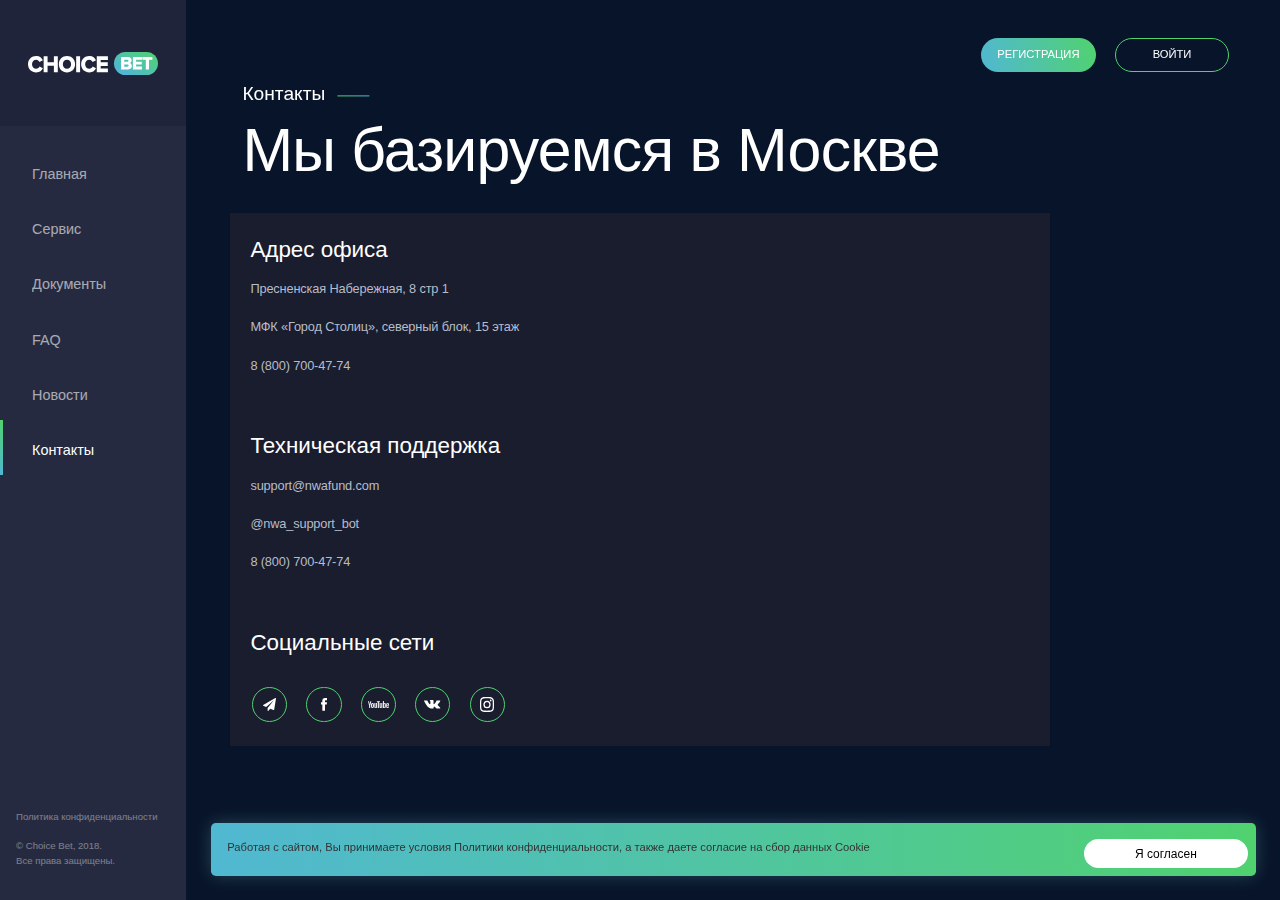
==== commit 29a011fa: "Added changes" ====
--- a/contacts.html
+++ b/contacts.html
@@ -138,8 +138,8 @@
         <li class="mobile_nav_item"><a href="service.html">Сервис</a></li>
         <li class="mobile_nav_item"><a href="documents.html">Документы</a></li>
         <li class="mobile_nav_item"><a href="faq.html">FAQ</a></li>
-        <li class="news.html"><a href="/news/">Новости</a></li>
-        <li class="contacts.html"><a href="/contacts/">Контакты</a></li>
+        <li class="mobile_nav_item"><a href="news.html">Новости</a></li>
+        <li class="mobile_nav_item"><a href="contacts.html">Контакты</a></li>
       </ul>
   </nav>
 
--- a/css/style.css
+++ b/css/style.css
@@ -299,6 +299,11 @@
   max-width: 1280px;
   padding: 0 24px;
   margin: 0 auto; }
+
+  @media screen (min-width: 1000px) and (max-width: 1200px) {
+    .content {
+      padding-left: 100px !important; }
+  }
 
 .row {
   font-size: 0; }
@@ -443,6 +448,10 @@
   justify-content: center;
   align-items: center;
 }
+.social div:hover {
+  border-color: white;
+}
+
 .circular-loader1 {
   width: 100px;
   height: 100px;
@@ -718,11 +727,14 @@
         } 
   .social {
     justify-content:  center;
-    margin-top: 280px; 
+    margin-top: 280px;
+
       }
-      .play a {
-        
-      }
+  .contacts > .social {
+    justify-content:  flex-start;
+    margin-top: 0;
+  }
+
            }
 
     @media screen and (max-width: 550px) {
@@ -1649,6 +1661,7 @@
   width: 90px;
   height: 27px;
   margin-top: 14px;
+  padding-top: 3px;
   border-radius: 21.5px;
   border-style: solid;
   border-width: 2px;
@@ -1709,13 +1722,12 @@
 }
 .ac-container div{
   background-color: #1a1d2e;
-  width: auto;
+
 
 }
 
 @media screen and (max-width: 576px) {
-  .ac-container div {
-      width: auto; }
+
        }
 
 .ac-container label:hover:after,
@@ -1747,14 +1759,14 @@
     -moz-transition: height 0.3s ease-in-out, box-shadow 0.6s linear;
     -o-transition: height 0.3s ease-in-out, box-shadow 0.6s linear;
     -ms-transition: height 0.3s ease-in-out, box-shadow 0.6s linear;
-    transition: height 0.3s ease-in-out, box-shadow 0.6s linear;
+    transition: height 1s ease-in-out, box-shadow 0.6s linear;
 }
 .ac-container input:checked ~ article {
-     -webkit-transition: height 5s ease-in-out, box-shadow 0.6s linear;
+     -webkit-transition: height 0.3s ease-in-out, box-shadow 0.6s linear;
     -moz-transition: height 0.3s ease-in-out, box-shadow 0.6s linear;
     -o-transition: height 0.3s ease-in-out, box-shadow 0.6s linear;
     -ms-transition: height 0.3s ease-in-out, box-shadow 0.6s linear;
-    transition: height 5s ease-in-out, box-shadow 0.6s linear;
+    transition: height 0.3s ease-in-out, box-shadow 0.6s linear;
     box-shadow: 0px 0px 0px 1px rgba(155,155,155,0.3);
     height: auto;
     background-color: rgb(216, 216, 216, 0.06);
@@ -2052,10 +2064,21 @@
   margin-top: 100px;
 }
 
+
+@media (min-width: 1000px) and (max-width: 1266px) {
+  .container-faq section {
+    margin-left: 160px !important;
+  }
+  .container-main {
+    margin-left: 300px !important;
+  }
+
+}
+
 .container-faq h1 {
   margin: 10px 0 40px;
-  font-size: 80px;
-  line-height: 0.75;
+  font-size: 76px;
+  line-height: 1;
   letter-spacing: -1px;
   color: #ffffff;
 }
@@ -2063,4 +2086,22 @@
 .ac-container label:hover {
   background-color: rgba(81,91,143, 0.4);
 
+}
+
+.contacts {
+  color: white;
+  margin: 30px 0;
+  padding-left: 10px;
+  font-weight: bold;
+}
+.contacts p{
+  font-size: 16px;
+  padding-left: 10px;
+  line-height: 3;
+  letter-spacing: -0.2px;
+  color: #b6bcca;
+}
+
+.contacts h3 {
+  padding-left: 10px;
 }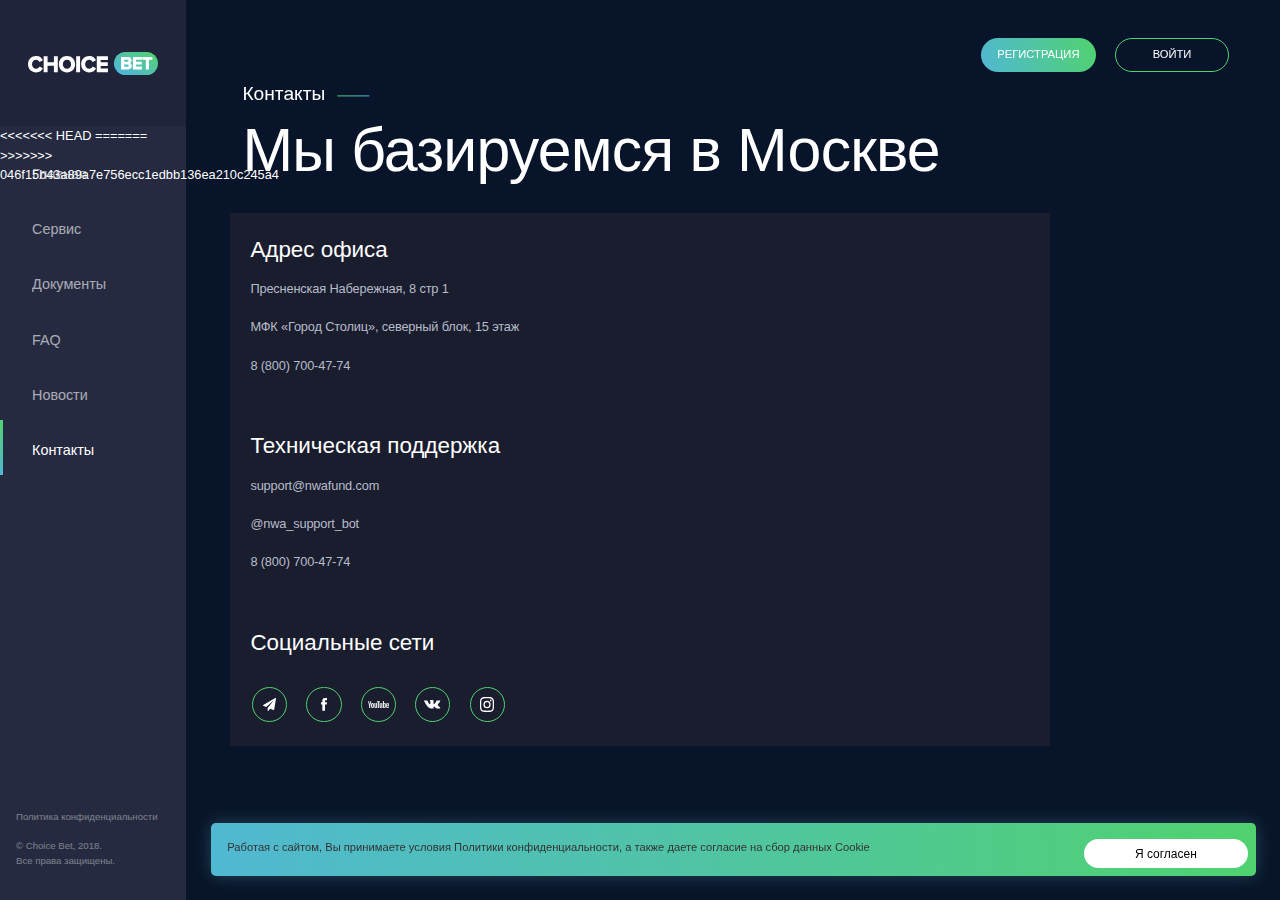
==== commit c41855fb: "Fix gits bugs" ====
--- a/contacts.html
+++ b/contacts.html
@@ -15,6 +15,10 @@
   <aside class="left-column">
     <div class="left-column_top">
       <a href="index.html" class="left-column_top_link"></a>
+<<<<<<< HEAD
+=======
+      <!-- <button class="left-column_top-btn">меню</button> -->
+>>>>>>> 046f15b43a89a7e756ecc1edbb136ea210c245a4
     </div>
     <nav class="left-column_nav">
       <ul class="not-list">
--- a/css/style.css
+++ b/css/style.css
@@ -895,7 +895,10 @@
 
 .main_video {
   position: fixed;
+<<<<<<< HEAD
   background: url(../images/video.jpg) no-repeat;
+=======
+>>>>>>> 046f15b43a89a7e756ecc1edbb136ea210c245a4
   top: 0;
   right: 0;
   bottom: 0;
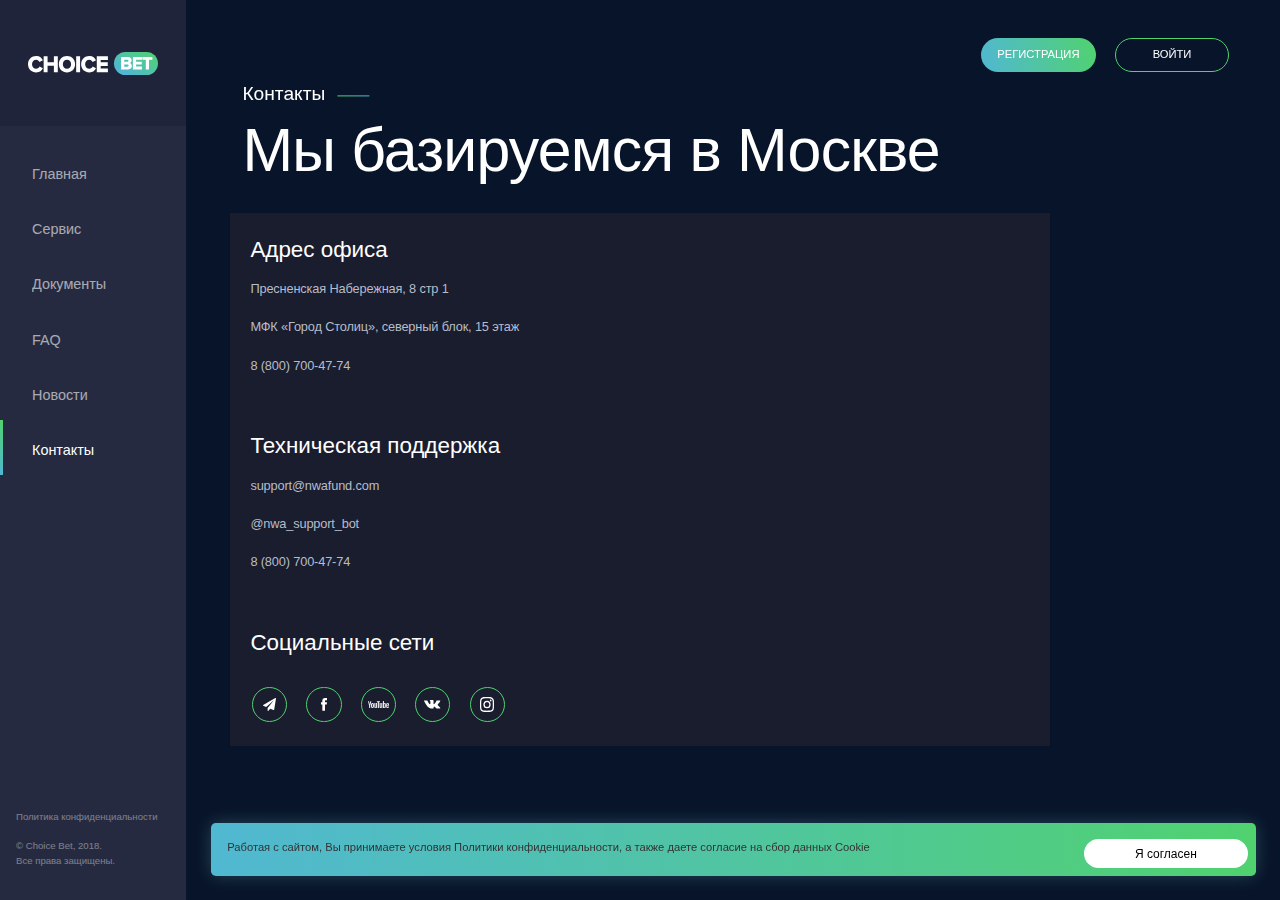
==== commit eff6ec3e: "Fix bugs" ====
--- a/contacts.html
+++ b/contacts.html
@@ -15,10 +15,6 @@
   <aside class="left-column">
     <div class="left-column_top">
       <a href="index.html" class="left-column_top_link"></a>
-<<<<<<< HEAD
-=======
-      <!-- <button class="left-column_top-btn">меню</button> -->
->>>>>>> 046f15b43a89a7e756ecc1edbb136ea210c245a4
     </div>
     <nav class="left-column_nav">
       <ul class="not-list">
